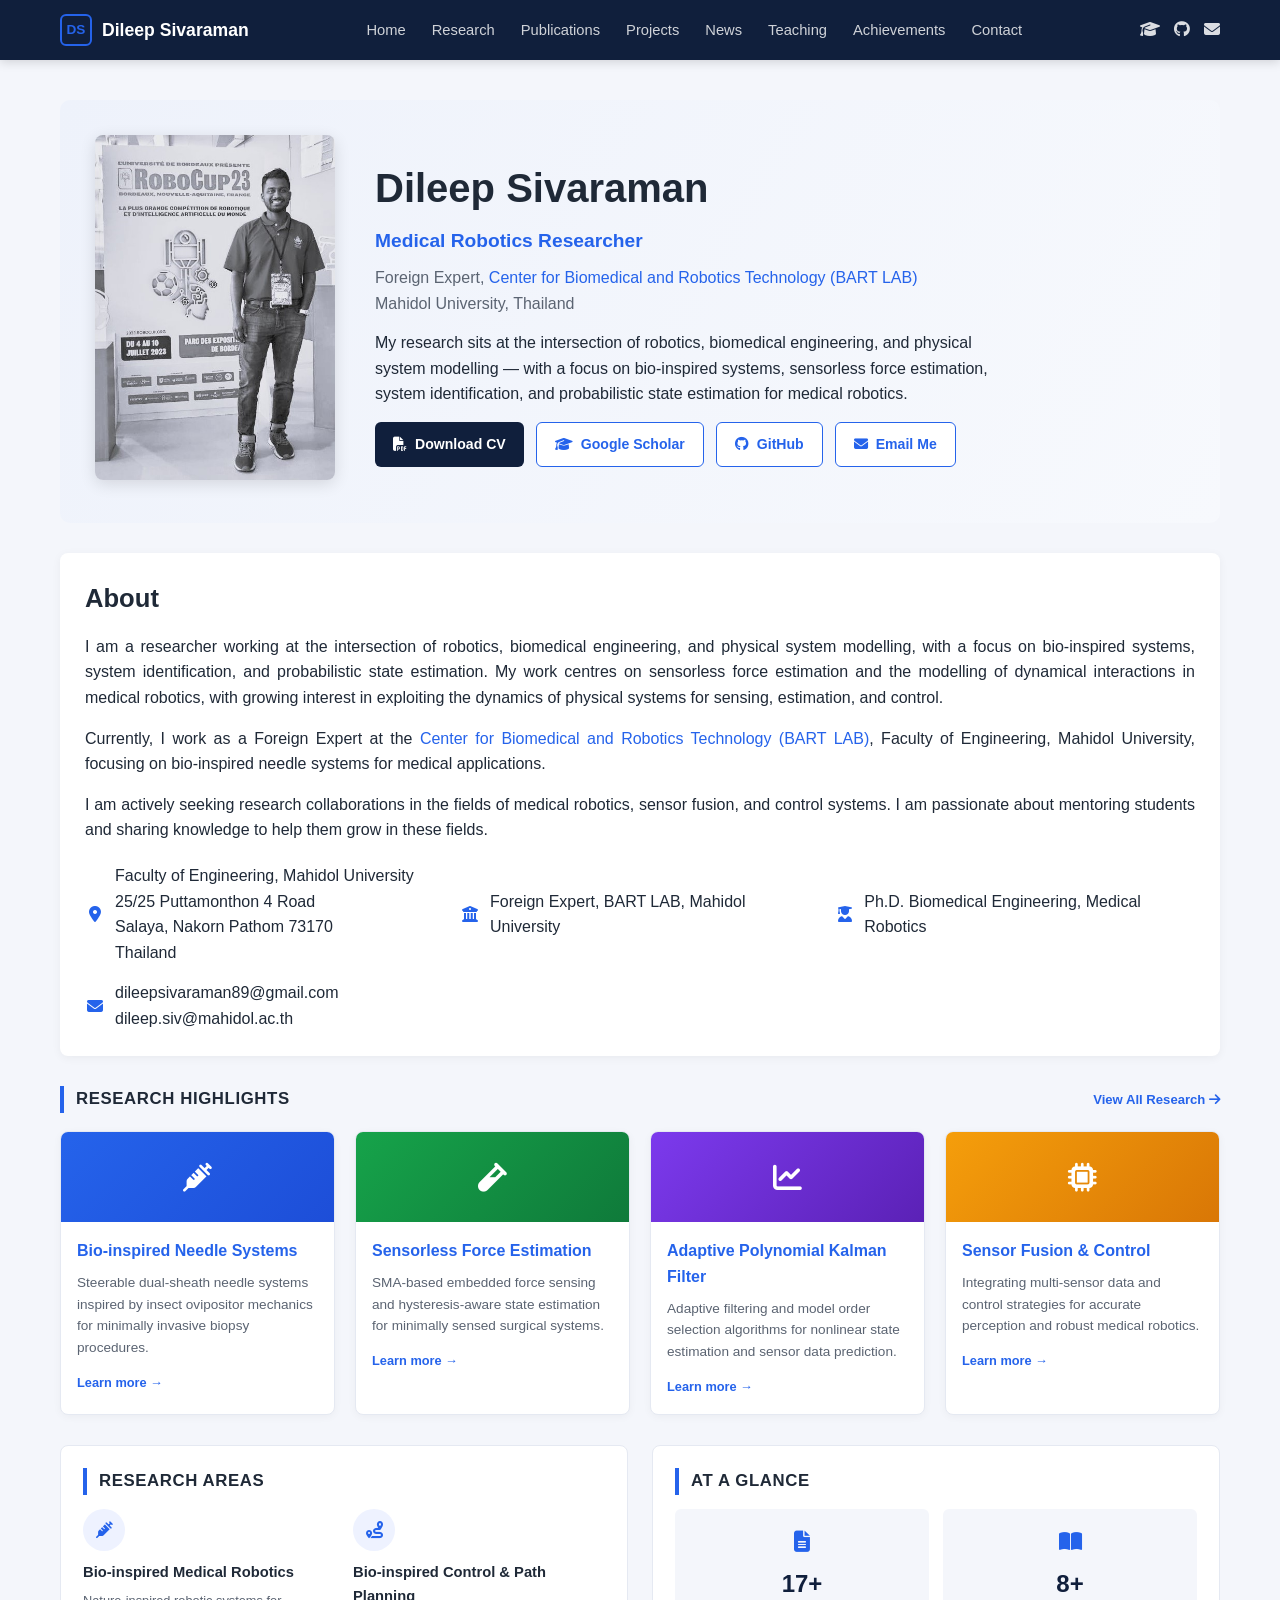
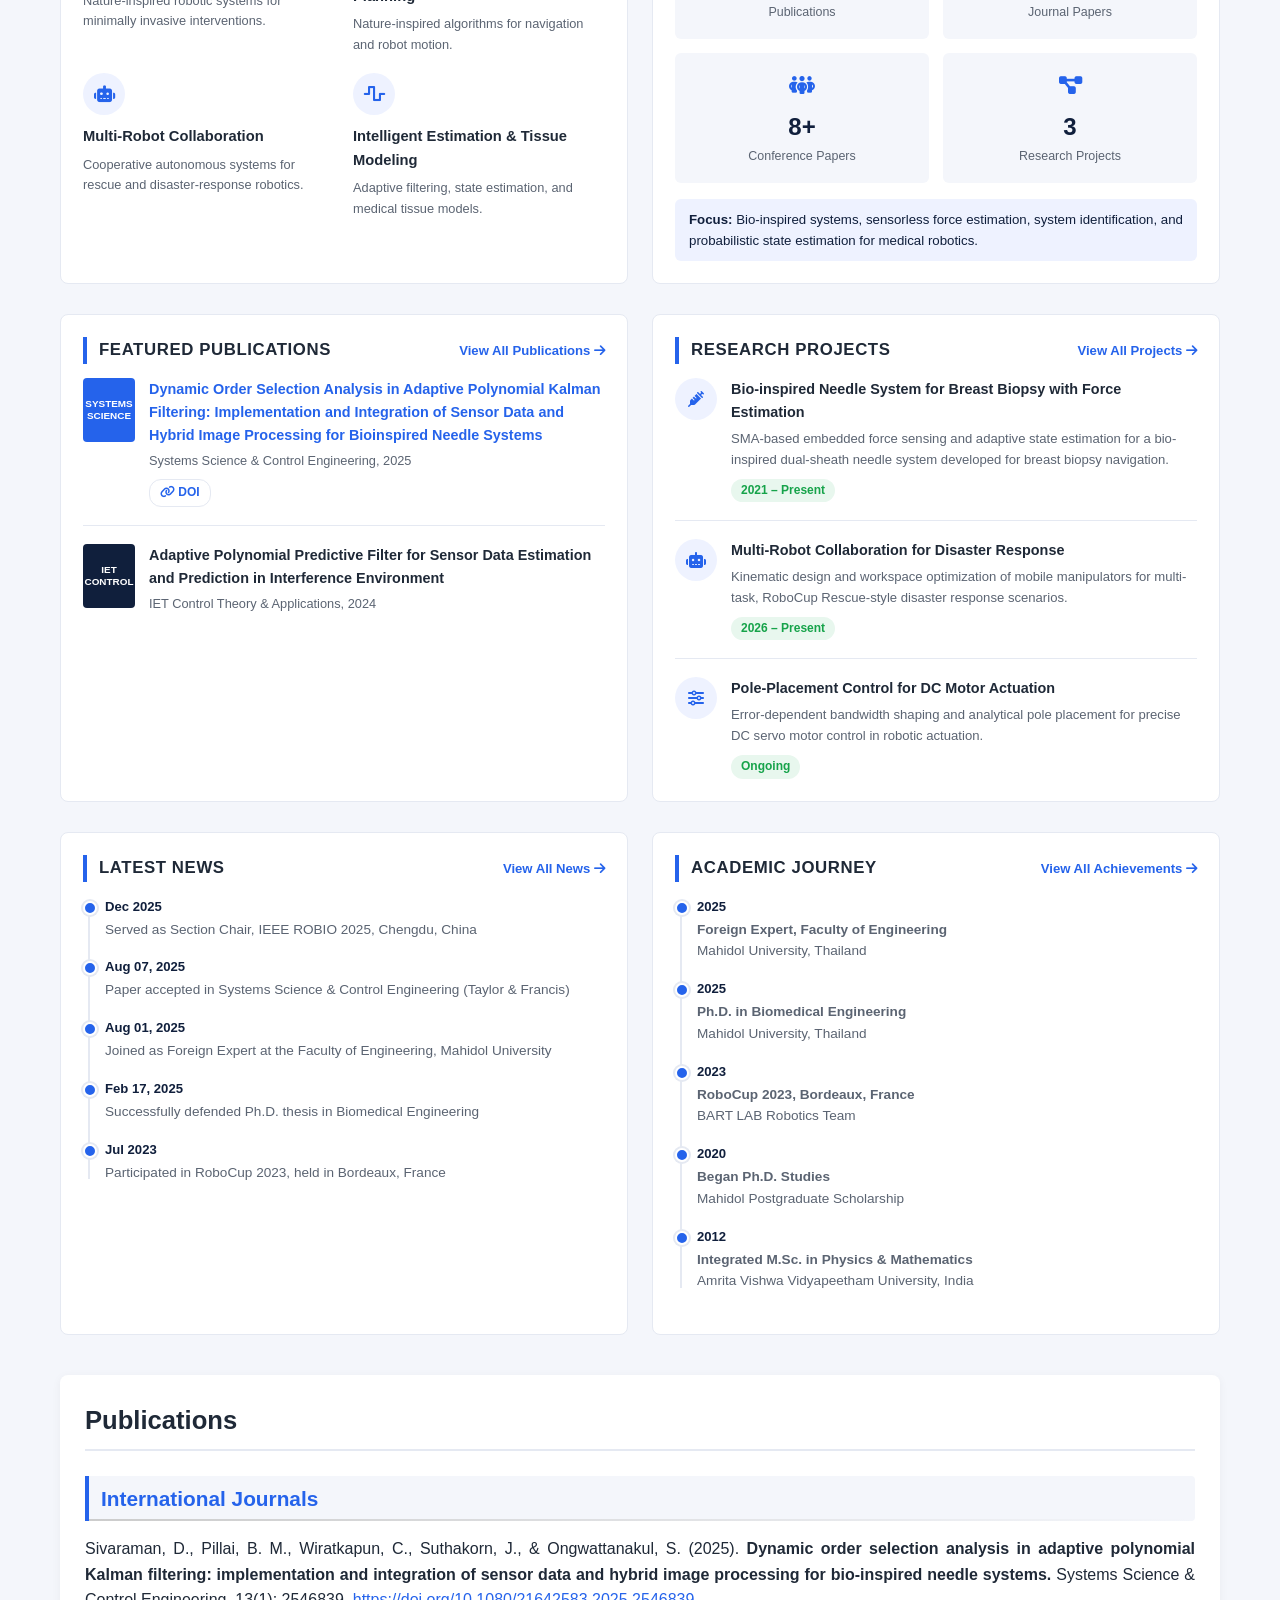
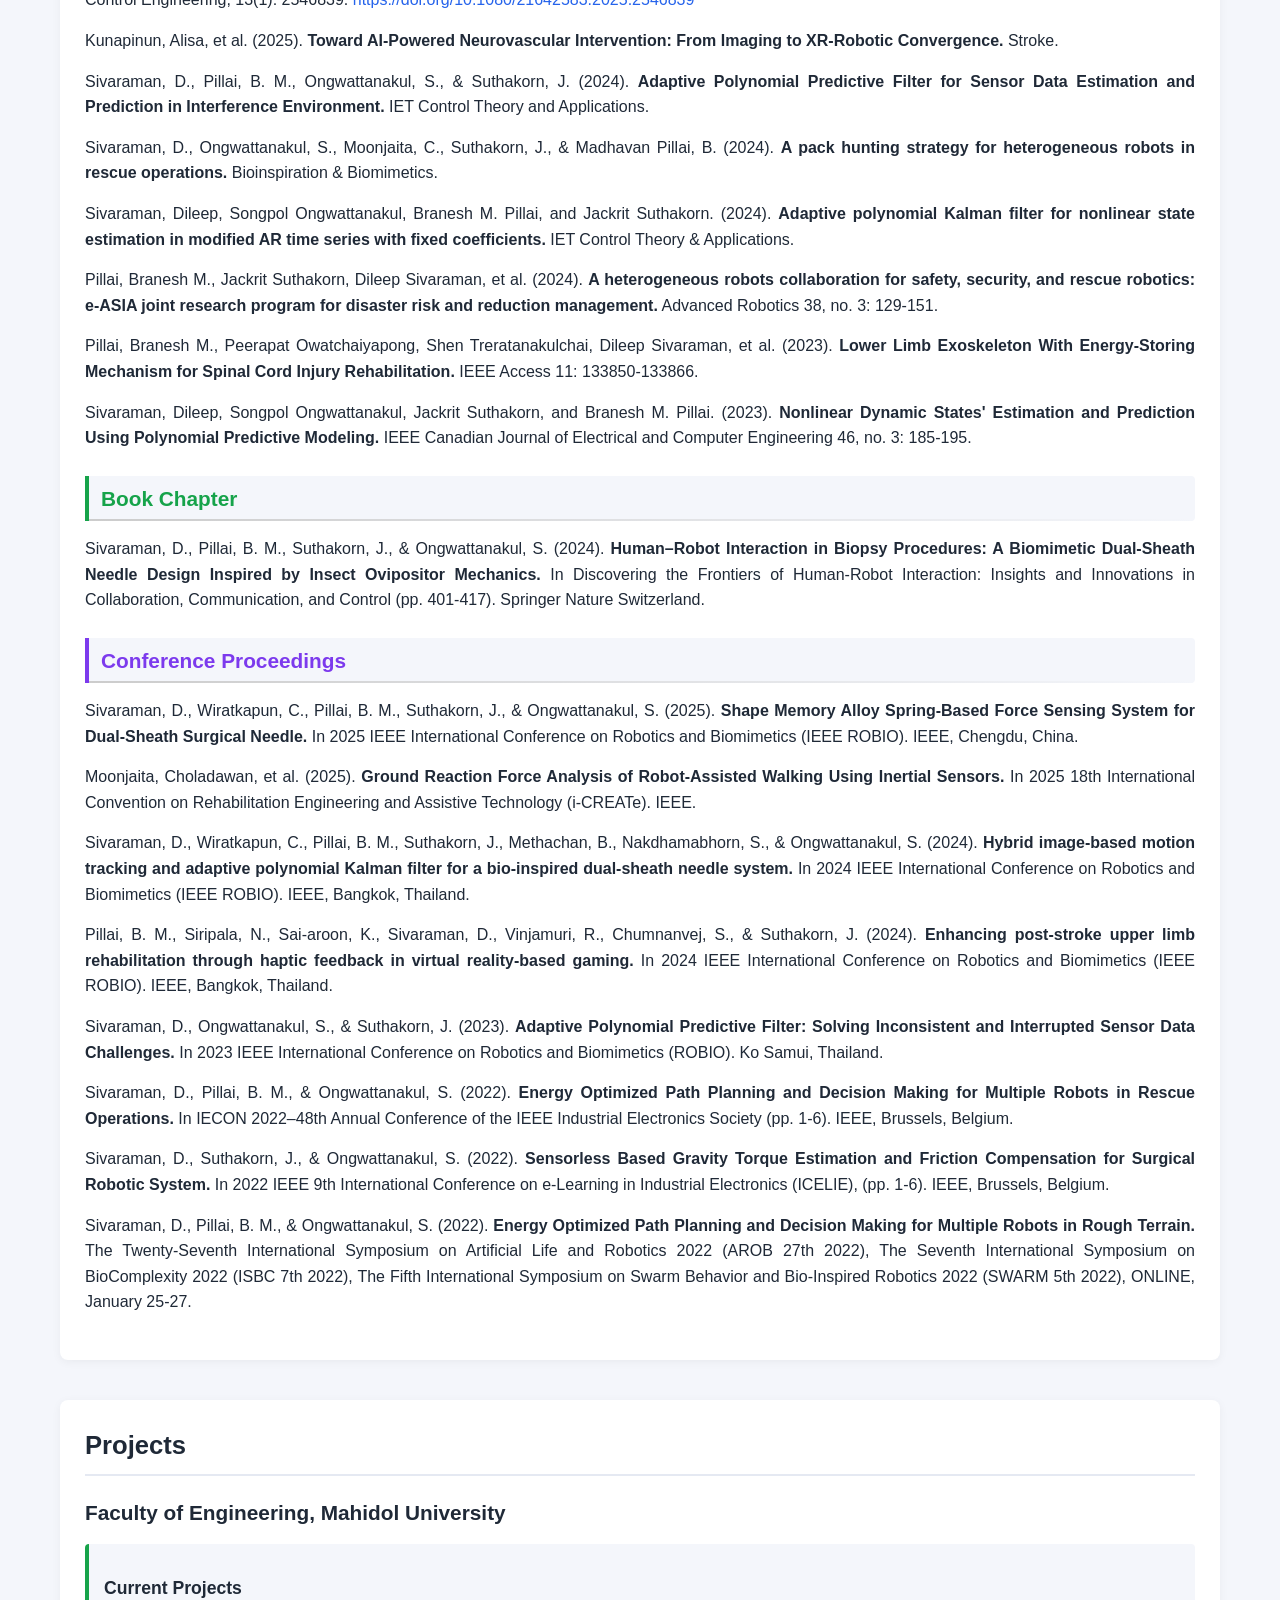
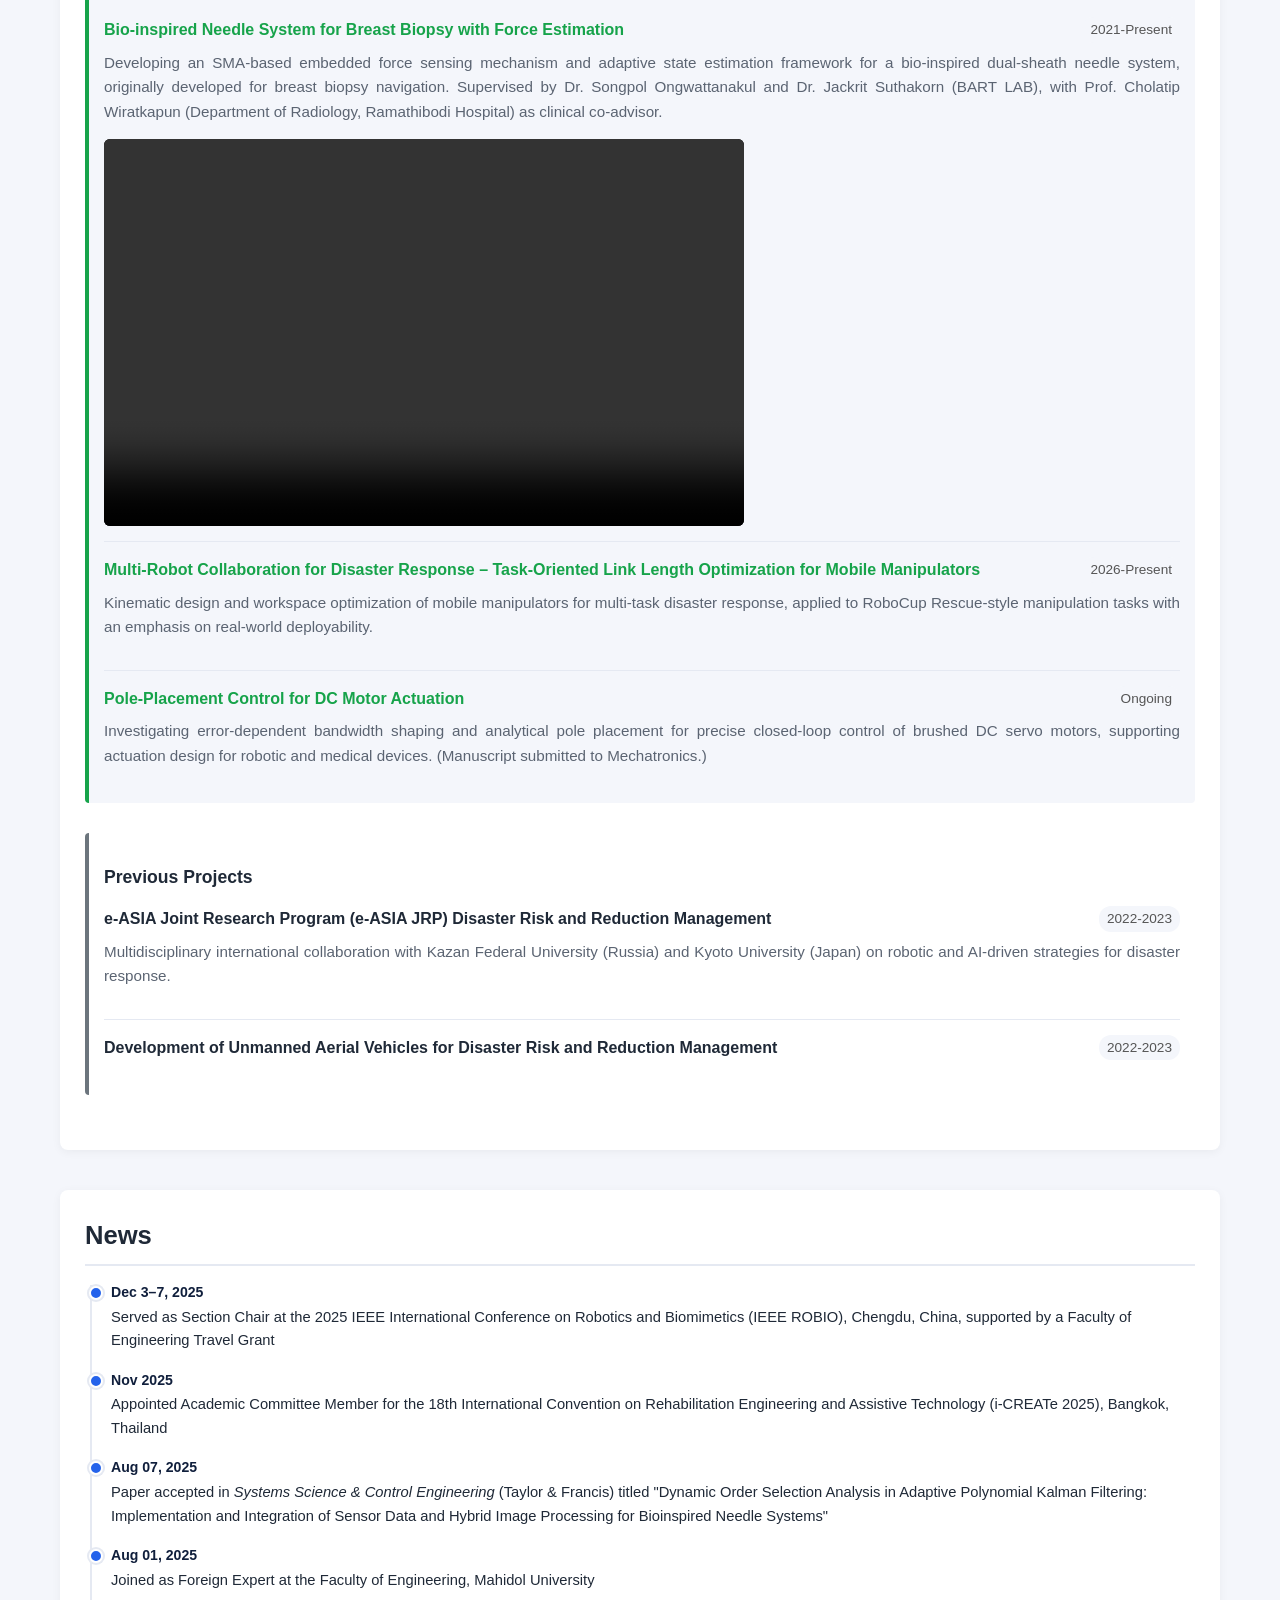
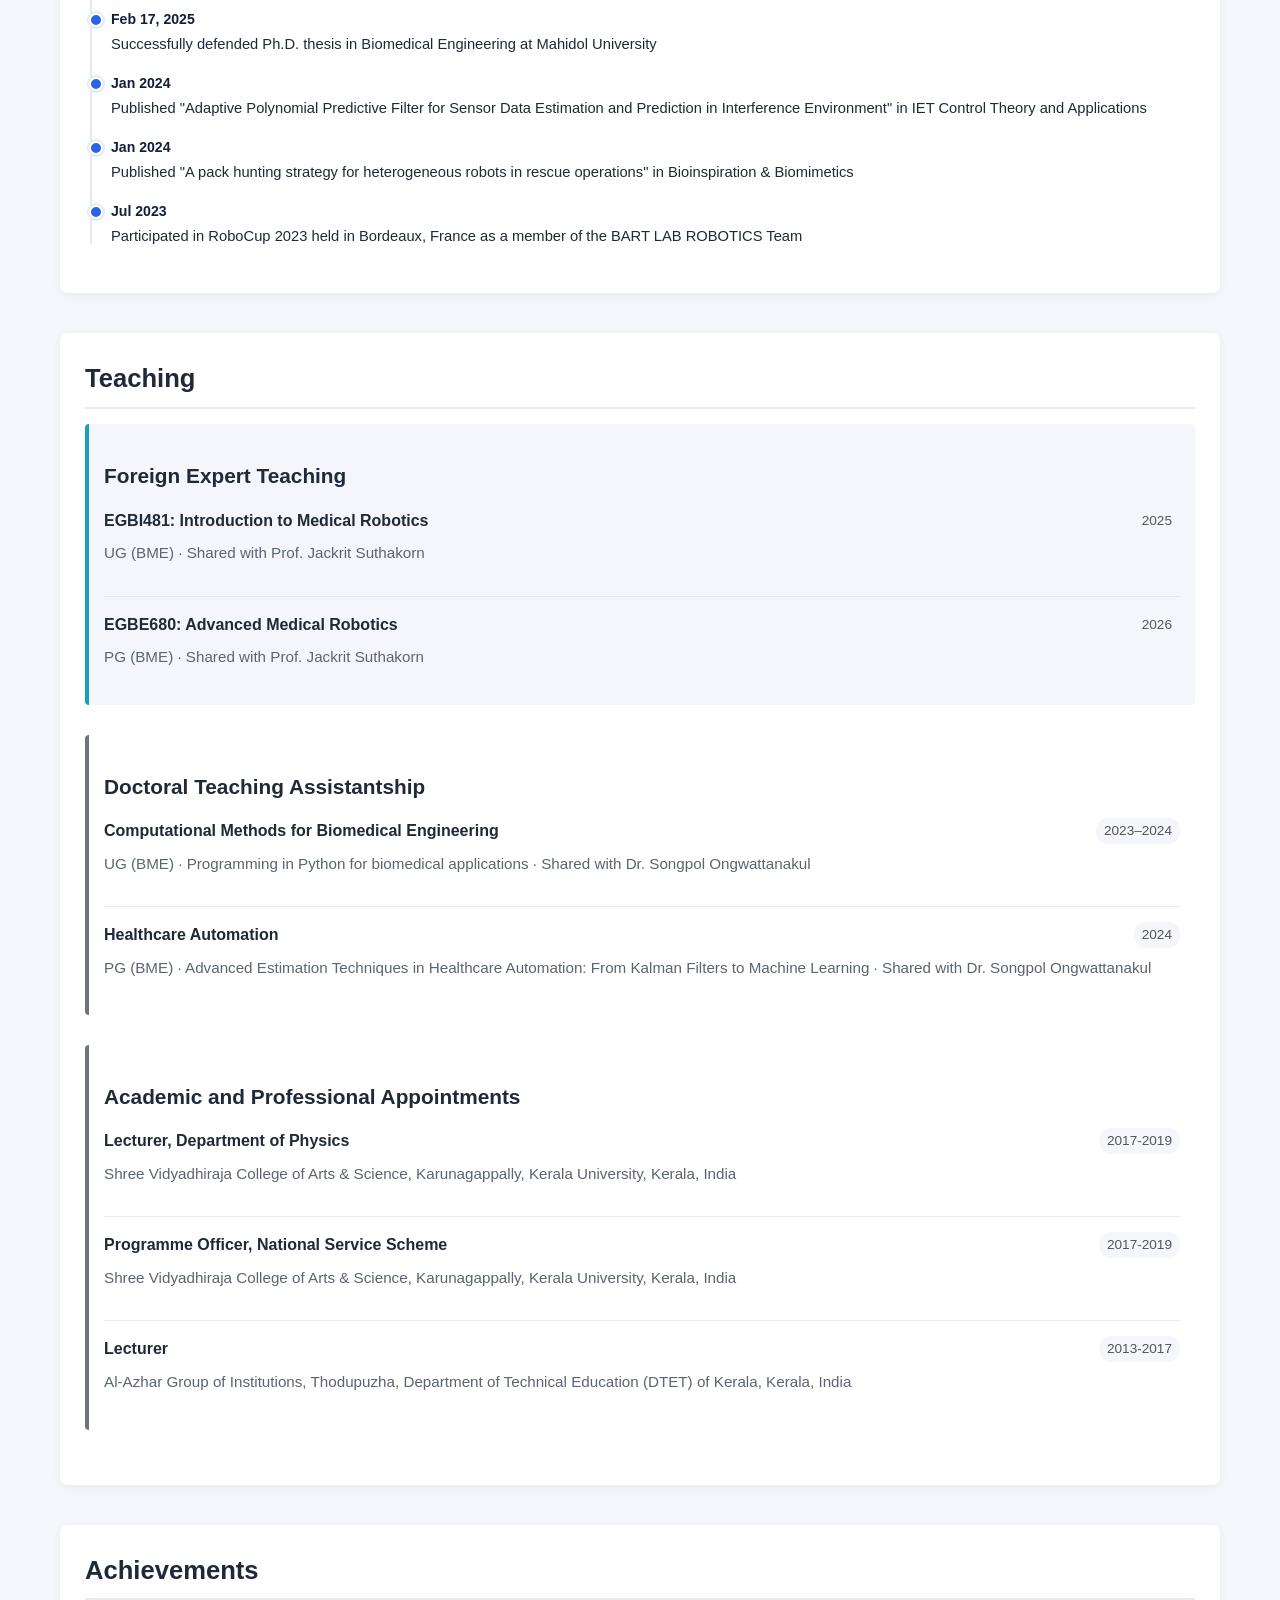
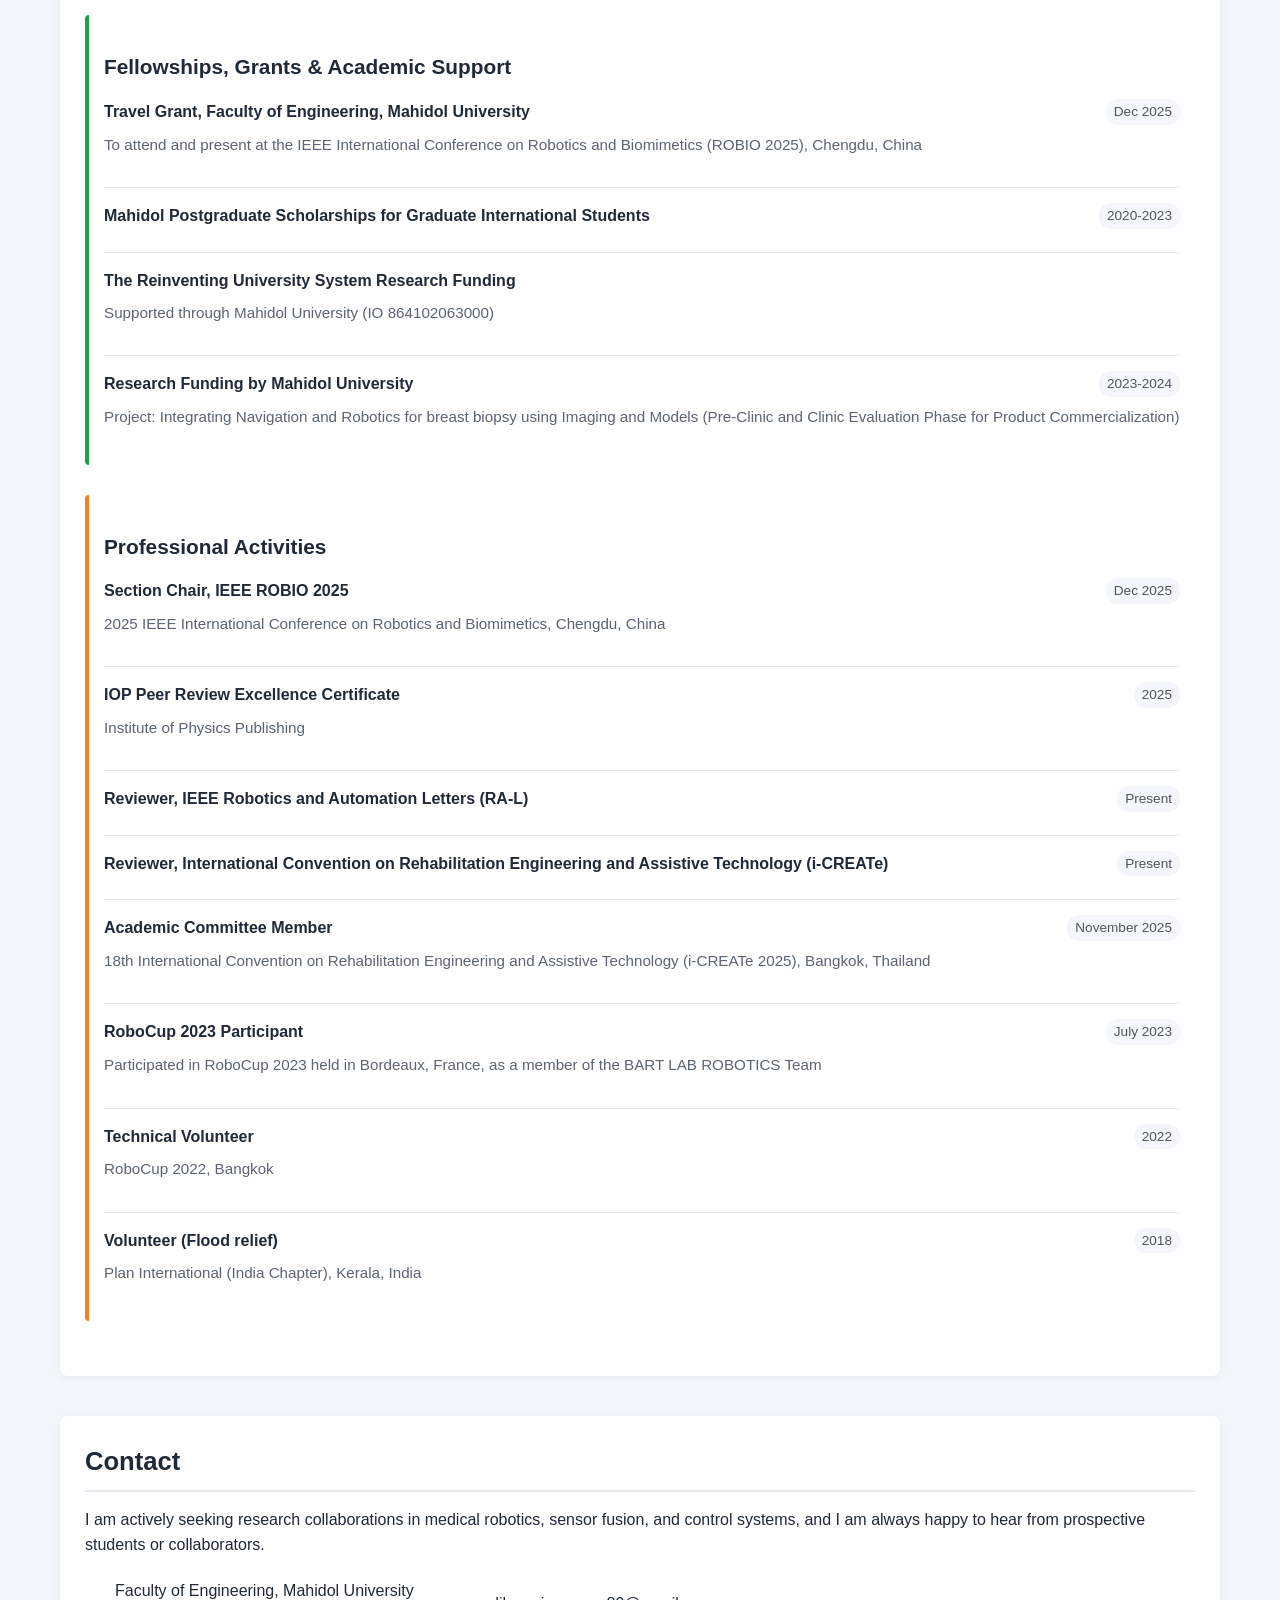
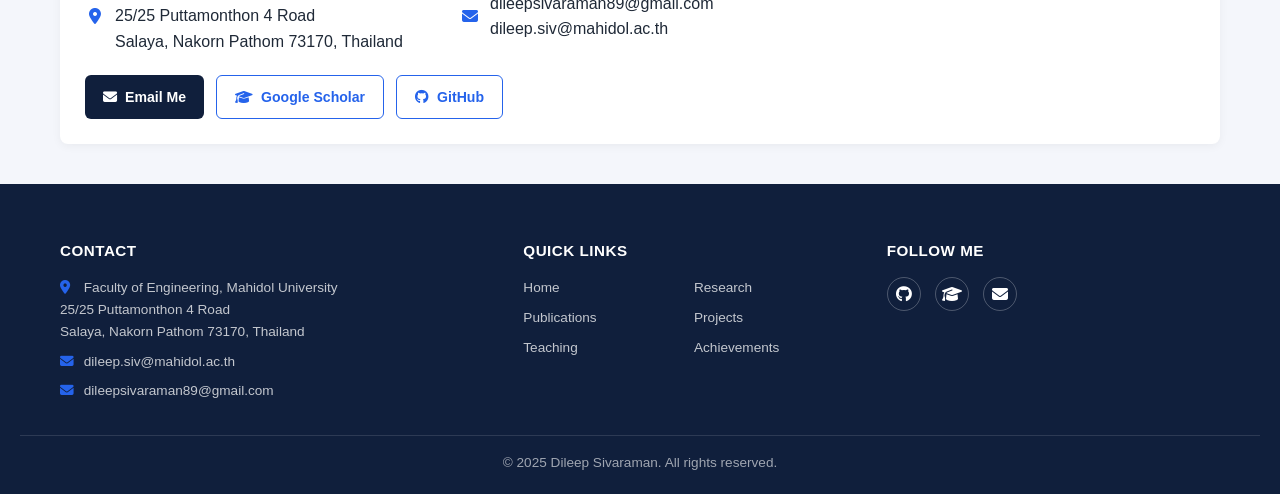
==== index.html @ b8d12c29 "Update index.html" ====
<!DOCTYPE html>
<html lang="en">
<head>
    <meta charset="UTF-8">
    <meta name="viewport" content="width=device-width, initial-scale=1.0">
    <title>Dileep Sivaraman</title>
    <link rel="stylesheet" href="styles.css">
    <link rel="stylesheet" href="https://cdnjs.cloudflare.com/ajax/libs/font-awesome/6.4.0/css/all.min.css">
</head>
<body>
    <header class="site-header">
        <div class="header-inner">
            <a href="#home" class="brand"><span class="brand-badge">DS</span> Dileep Sivaraman</a>
            <nav>
                <ul>
                    <li><a href="#home">Home</a></li>
                    <li><a href="#research">Research</a></li>
                    <li><a href="#publications">Publications</a></li>
                    <li><a href="#projects">Projects</a></li>
                    <li><a href="#news">News</a></li>
                    <li><a href="#teaching">Teaching</a></li>
                    <li><a href="#achievements">Achievements</a></li>
                    <li><a href="#contact">Contact</a></li>
                </ul>
            </nav>
            <div class="header-social">
                <a href="https://scholar.google.com/citations?user=R_I4Ut0AAAAJ&hl=en&oi=ao" target="_blank" title="Google Scholar"><i class="fas fa-graduation-cap"></i></a>
                <a href="https://github.com/dileepsivaraman007" target="_blank" title="GitHub"><i class="fab fa-github"></i></a>
                <a href="mailto:dileepsivaraman89@gmail.com" title="Email"><i class="fas fa-envelope"></i></a>
            </div>
        </div>
    </header>
    <div class="container">
        <section id="home" class="hero">
            <div class="hero-grid">
                <div class="hero-photo">
                    <img src="profile-image.jpeg" alt="Dileep Sivaraman">
                </div>
                <div class="hero-content">
                    <h1>Dileep Sivaraman</h1>
                    <p class="hero-role">Medical Robotics Researcher</p>
                    <p class="hero-affil">
                        Foreign Expert, <a href="https://bartlab.org/newweb/homepage/" target="_blank">Center for Biomedical and Robotics Technology (BART LAB)</a><br>
                        Mahidol University, Thailand
                    </p>
                    <p class="hero-desc">My research sits at the intersection of robotics, biomedical engineering, and physical system modelling &mdash; with a focus on bio-inspired systems, sensorless force estimation, system identification, and probabilistic state estimation for medical robotics.</p>
                    <div class="hero-buttons">
                        <a href="Dileep_Sivaraman_CV_updated.pdf" target="_blank" class="btn btn-dark"><i class="fas fa-file-pdf"></i> Download CV</a>
                        <a href="https://scholar.google.com/citations?user=R_I4Ut0AAAAJ&hl=en&oi=ao" target="_blank" class="btn btn-outline"><i class="fas fa-graduation-cap"></i> Google Scholar</a>
                        <a href="https://github.com/dileepsivaraman007" target="_blank" class="btn btn-outline"><i class="fab fa-github"></i> GitHub</a>
                        <a href="mailto:dileepsivaraman89@gmail.com" class="btn btn-outline"><i class="fas fa-envelope"></i> Email Me</a>
                    </div>
                </div>
            </div>
            <div class="about-section">
                <h2>About</h2>
                <p>I am a researcher working at the intersection of robotics, biomedical engineering, and physical system modelling, with a focus on bio-inspired systems, system identification, and probabilistic state estimation. My work centres on sensorless force estimation and the modelling of dynamical interactions in medical robotics, with growing interest in exploiting the dynamics of physical systems for sensing, estimation, and control.</p>
                <p>Currently, I work as a Foreign Expert at the <a href="https://bartlab.org/newweb/homepage/" target="_blank">Center for Biomedical and Robotics Technology (BART LAB)</a>, Faculty of Engineering, Mahidol University, focusing on bio-inspired needle systems for medical applications.</p>
                <p>I am actively seeking research collaborations in the fields of medical robotics, sensor fusion, and control systems. I am passionate about mentoring students and sharing knowledge to help them grow in these fields.</p>
                <div class="info-items">
                    <div class="info-item">
                        <i class="fas fa-map-marker-alt"></i>
                        <span>Faculty of Engineering, Mahidol University<br>
                        25/25 Puttamonthon 4 Road<br>
                        Salaya, Nakorn Pathom 73170<br>
                        Thailand</span>
                    </div>
                    <div class="info-item">
                        <i class="fas fa-university"></i>
                        <span>Foreign Expert, BART LAB, Mahidol University</span>
                    </div>
                    <div class="info-item">
                        <i class="fas fa-user-graduate"></i>
                        <span>Ph.D. Biomedical Engineering, Medical Robotics</span>
                    </div>
                    <div class="info-item">
                        <i class="fas fa-envelope"></i>
                        <span>
                            dileepsivaraman89@gmail.com <br>
                            dileep.siv@mahidol.ac.th
                        </span>
                    </div>
                </div>
            </div>
        </section>
        <section id="research" class="dashboard-block">
            <div class="section-label">
                <h2>Research Highlights</h2>
                <a href="https://scholar.google.com/citations?user=R_I4Ut0AAAAJ&hl=en&oi=ao" target="_blank">View All Research <i class="fas fa-arrow-right"></i></a>
            </div>
            <div class="highlight-grid">
                <div class="highlight-card">
                    <div class="highlight-banner banner-blue"><i class="fas fa-syringe"></i></div>
                    <div class="highlight-body">
                        <h3><a href="#projects">Bio-inspired Needle Systems</a></h3>
                        <p>Steerable dual-sheath needle systems inspired by insect ovipositor mechanics for minimally invasive biopsy procedures.</p>
                        <a href="#projects" class="learn-more">Learn more &rarr;</a>
                    </div>
                </div>
                <div class="highlight-card">
                    <div class="highlight-banner banner-green"><i class="fas fa-vial"></i></div>
                    <div class="highlight-body">
                        <h3><a href="#projects">Sensorless Force Estimation</a></h3>
                        <p>SMA-based embedded force sensing and hysteresis-aware state estimation for minimally sensed surgical systems.</p>
                        <a href="#projects" class="learn-more">Learn more &rarr;</a>
                    </div>
                </div>
                <div class="highlight-card">
                    <div class="highlight-banner banner-purple"><i class="fas fa-chart-line"></i></div>
                    <div class="highlight-body">
                        <h3><a href="#publications">Adaptive Polynomial Kalman Filter</a></h3>
                        <p>Adaptive filtering and model order selection algorithms for nonlinear state estimation and sensor data prediction.</p>
                        <a href="#publications" class="learn-more">Learn more &rarr;</a>
                    </div>
                </div>
                <div class="highlight-card">
                    <div class="highlight-banner banner-orange"><i class="fas fa-microchip"></i></div>
                    <div class="highlight-body">
                        <h3><a href="#projects">Sensor Fusion &amp; Control</a></h3>
                        <p>Integrating multi-sensor data and control strategies for accurate perception and robust medical robotics.</p>
                        <a href="#projects" class="learn-more">Learn more &rarr;</a>
                    </div>
                </div>
            </div>
            <div class="two-col">
                <div class="panel">
                    <div class="section-label section-label-tight">
                        <h2>Research Areas</h2>
                    </div>
                    <div class="mini-areas-grid">
                        <div class="mini-area-item">
                            <div class="mini-area-icon"><i class="fas fa-syringe"></i></div>
                            <h4>Bio-inspired Medical Robotics</h4>
                            <p>Nature-inspired robotic systems for minimally invasive interventions.</p>
                        </div>
                        <div class="mini-area-item">
                            <div class="mini-area-icon"><i class="fas fa-route"></i></div>
                            <h4>Bio-inspired Control &amp; Path Planning</h4>
                            <p>Nature-inspired algorithms for navigation and robot motion.</p>
                        </div>
                        <div class="mini-area-item">
                            <div class="mini-area-icon"><i class="fas fa-robot"></i></div>
                            <h4>Multi-Robot Collaboration</h4>
                            <p>Cooperative autonomous systems for rescue and disaster-response robotics.</p>
                        </div>
                        <div class="mini-area-item">
                            <div class="mini-area-icon"><i class="fas fa-wave-square"></i></div>
                            <h4>Intelligent Estimation &amp; Tissue Modeling</h4>
                            <p>Adaptive filtering, state estimation, and medical tissue models.</p>
                        </div>
                    </div>
                </div>
                <div class="panel">
                    <div class="section-label section-label-tight">
                        <h2>At a Glance</h2>
                    </div>
                    <div class="stats-grid">
                        <div class="stat-item">
                            <div class="stat-icon"><i class="fas fa-file-alt"></i></div>
                            <div class="stat-number">17+</div>
                            <div class="stat-label">Publications</div>
                        </div>
                        <div class="stat-item">
                            <div class="stat-icon"><i class="fas fa-book-open"></i></div>
                            <div class="stat-number">8+</div>
                            <div class="stat-label">Journal Papers</div>
                        </div>
                        <div class="stat-item">
                            <div class="stat-icon"><i class="fas fa-people-group"></i></div>
                            <div class="stat-number">8+</div>
                            <div class="stat-label">Conference Papers</div>
                        </div>
                        <div class="stat-item">
                            <div class="stat-icon"><i class="fas fa-diagram-project"></i></div>
                            <div class="stat-number">3</div>
                            <div class="stat-label">Research Projects</div>
                        </div>
                    </div>
                    <div class="focus-line"><strong>Focus:</strong> Bio-inspired systems, sensorless force estimation, system identification, and probabilistic state estimation for medical robotics.</div>
                </div>
            </div>
            <div class="two-col">
                <div class="panel">
                    <div class="section-label section-label-tight">
                        <h2>Featured Publications</h2>
                        <a href="#publications">View All Publications <i class="fas fa-arrow-right"></i></a>
                    </div>
                    <div class="pub-feature-item">
                        <div class="pub-feature-icon icon-blue">SYSTEMS<br>SCIENCE</div>
                        <div class="pub-feature-content">
                            <h4><a href="https://doi.org/10.1080/21642583.2025.2546839" target="_blank">Dynamic Order Selection Analysis in Adaptive Polynomial Kalman Filtering: Implementation and Integration of Sensor Data and Hybrid Image Processing for Bioinspired Needle Systems</a></h4>
                            <p class="venue">Systems Science &amp; Control Engineering, 2025</p>
                            <div class="pub-feature-actions">
                                <a href="https://doi.org/10.1080/21642583.2025.2546839" target="_blank" class="pill-link"><i class="fas fa-link"></i> DOI</a>
                            </div>
                        </div>
                    </div>
                    <div class="pub-feature-item">
                        <div class="pub-feature-icon icon-navy">IET<br>CONTROL</div>
                        <div class="pub-feature-content">
                            <h4>Adaptive Polynomial Predictive Filter for Sensor Data Estimation and Prediction in Interference Environment</h4>
                            <p class="venue">IET Control Theory &amp; Applications, 2024</p>
                        </div>
                    </div>
                </div>
                <div class="panel">
                    <div class="section-label section-label-tight">
                        <h2>Research Projects</h2>
                        <a href="#projects">View All Projects <i class="fas fa-arrow-right"></i></a>
                    </div>
                    <div class="project-mini-item">
                        <div class="project-mini-icon"><i class="fas fa-syringe"></i></div>
                        <div class="project-mini-content">
                            <h4>Bio-inspired Needle System for Breast Biopsy with Force Estimation</h4>
                            <p>SMA-based embedded force sensing and adaptive state estimation for a bio-inspired dual-sheath needle system developed for breast biopsy navigation.</p>
                            <span class="project-mini-period current">2021 &ndash; Present</span>
                        </div>
                    </div>
                    <div class="project-mini-item">
                        <div class="project-mini-icon"><i class="fas fa-robot"></i></div>
                        <div class="project-mini-content">
                            <h4>Multi-Robot Collaboration for Disaster Response</h4>
                            <p>Kinematic design and workspace optimization of mobile manipulators for multi-task, RoboCup Rescue-style disaster response scenarios.</p>
                            <span class="project-mini-period current">2026 &ndash; Present</span>
                        </div>
                    </div>
                    <div class="project-mini-item">
                        <div class="project-mini-icon"><i class="fas fa-sliders-h"></i></div>
                        <div class="project-mini-content">
                            <h4>Pole-Placement Control for DC Motor Actuation</h4>
                            <p>Error-dependent bandwidth shaping and analytical pole placement for precise DC servo motor control in robotic actuation.</p>
                            <span class="project-mini-period current">Ongoing</span>
                        </div>
                    </div>
                </div>
            </div>
            <div class="two-col">
                <div class="panel">
                    <div class="section-label section-label-tight">
                        <h2>Latest News</h2>
                        <a href="#news">View All News <i class="fas fa-arrow-right"></i></a>
                    </div>
                    <ul class="timeline">
                        <li class="timeline-item">
                            <span class="timeline-date">Dec 2025</span>
                            <p>Served as Section Chair, IEEE ROBIO 2025, Chengdu, China</p>
                        </li>
                        <li class="timeline-item">
                            <span class="timeline-date">Aug 07, 2025</span>
                            <p>Paper accepted in Systems Science &amp; Control Engineering (Taylor &amp; Francis)</p>
                        </li>
                        <li class="timeline-item">
                            <span class="timeline-date">Aug 01, 2025</span>
                            <p>Joined as Foreign Expert at the Faculty of Engineering, Mahidol University</p>
                        </li>
                        <li class="timeline-item">
                            <span class="timeline-date">Feb 17, 2025</span>
                            <p>Successfully defended Ph.D. thesis in Biomedical Engineering</p>
                        </li>
                        <li class="timeline-item">
                            <span class="timeline-date">Jul 2023</span>
                            <p>Participated in RoboCup 2023, held in Bordeaux, France</p>
                        </li>
                    </ul>
                </div>
                <div class="panel">
                    <div class="section-label section-label-tight">
                        <h2>Academic Journey</h2>
                        <a href="#achievements">View All Achievements <i class="fas fa-arrow-right"></i></a>
                    </div>
                    <ul class="timeline">
                        <li class="timeline-item">
                            <span class="timeline-date">2025</span>
                            <p><strong>Foreign Expert, Faculty of Engineering</strong><br>Mahidol University, Thailand</p>
                        </li>
                        <li class="timeline-item">
                            <span class="timeline-date">2025</span>
                            <p><strong>Ph.D. in Biomedical Engineering</strong><br>Mahidol University, Thailand</p>
                        </li>
                        <li class="timeline-item">
                            <span class="timeline-date">2023</span>
                            <p><strong>RoboCup 2023, Bordeaux, France</strong><br>BART LAB Robotics Team</p>
                        </li>
                        <li class="timeline-item">
                            <span class="timeline-date">2020</span>
                            <p><strong>Began Ph.D. Studies</strong><br>Mahidol Postgraduate Scholarship</p>
                        </li>
                        <li class="timeline-item">
                            <span class="timeline-date">2012</span>
                            <p><strong>Integrated M.Sc. in Physics &amp; Mathematics</strong><br>Amrita Vishwa Vidyapeetham University, India</p>
                        </li>
                    </ul>
                </div>
            </div>
        </section>
        <section id="publications" class="section-content">
            <h2>Publications</h2>
              <h3 class="publication-category journal-category">International Journals</h3>
              <ul class="publication-list">
                <li>
                  <p>Sivaraman, D., Pillai, B. M., Wiratkapun, C., Suthakorn, J., & Ongwattanakul, S. (2025). <strong>Dynamic order selection analysis in adaptive polynomial Kalman filtering: implementation and integration of sensor data and hybrid image processing for bio-inspired needle systems.</strong> Systems Science & Control Engineering, 13(1): 2546839. <a href="https://doi.org/10.1080/21642583.2025.2546839" target="_blank">https://doi.org/10.1080/21642583.2025.2546839</a></p>
                </li>
                <li>
                    <p>Kunapinun, Alisa, et al. (2025). <strong>Toward AI-Powered Neurovascular Intervention: From Imaging to XR-Robotic Convergence.</strong> Stroke.</p>
                </li>
                <li>
                    <p>Sivaraman, D., Pillai, B. M., Ongwattanakul, S., & Suthakorn, J. (2024). <strong>Adaptive Polynomial Predictive Filter for Sensor Data Estimation and Prediction in Interference Environment.</strong> IET Control Theory and Applications.</p>
                </li>
                <li>
                    <p>Sivaraman, D., Ongwattanakul, S., Moonjaita, C., Suthakorn, J., & Madhavan Pillai, B. (2024). <strong>A pack hunting strategy for heterogeneous robots in rescue operations.</strong> Bioinspiration & Biomimetics.</p>
                </li>
                <li>
                    <p>Sivaraman, Dileep, Songpol Ongwattanakul, Branesh M. Pillai, and Jackrit Suthakorn. (2024). <strong>Adaptive polynomial Kalman filter for nonlinear state estimation in modified AR time series with fixed coefficients.</strong> IET Control Theory & Applications.</p>
                </li>
                <li>
                    <p>Pillai, Branesh M., Jackrit Suthakorn, Dileep Sivaraman, et al. (2024). <strong>A heterogeneous robots collaboration for safety, security, and rescue robotics: e-ASIA joint research program for disaster risk and reduction management.</strong> Advanced Robotics 38, no. 3: 129-151.</p>
                </li>
                <li>
                    <p>Pillai, Branesh M., Peerapat Owatchaiyapong, Shen Treratanakulchai, Dileep Sivaraman, et al. (2023). <strong>Lower Limb Exoskeleton With Energy-Storing Mechanism for Spinal Cord Injury Rehabilitation.</strong> IEEE Access 11: 133850-133866.</p>
                </li>
                <li>
                    <p>Sivaraman, Dileep, Songpol Ongwattanakul, Jackrit Suthakorn, and Branesh M. Pillai. (2023). <strong>Nonlinear Dynamic States' Estimation and Prediction Using Polynomial Predictive Modeling.</strong> IEEE Canadian Journal of Electrical and Computer Engineering 46, no. 3: 185-195.</p>
                </li>
            </ul>
              <h3 class="publication-category book-category">Book Chapter</h3>
              <ul class="publication-list">
                <li>
                    <p>Sivaraman, D., Pillai, B. M., Suthakorn, J., & Ongwattanakul, S. (2024). <strong>Human–Robot Interaction in Biopsy Procedures: A Biomimetic Dual-Sheath Needle Design Inspired by Insect Ovipositor Mechanics.</strong> In Discovering the Frontiers of Human-Robot Interaction: Insights and Innovations in Collaboration, Communication, and Control (pp. 401-417). Springer Nature Switzerland.</p>
                </li>
            </ul>
              <h3 class="publication-category conference-category">Conference Proceedings</h3>
              <ul class="publication-list">
              <li>
                <p>Sivaraman, D., Wiratkapun, C., Pillai, B. M., Suthakorn, J., & Ongwattanakul, S. (2025). <strong>Shape Memory Alloy Spring-Based Force Sensing System for Dual-Sheath Surgical Needle.</strong> In 2025 IEEE International Conference on Robotics and Biomimetics (IEEE ROBIO). IEEE, Chengdu, China.</p>
              </li>
              <li>
                <p>Moonjaita, Choladawan, et al. (2025). <strong>Ground Reaction Force Analysis of Robot-Assisted Walking Using Inertial Sensors.</strong> In 2025 18th International Convention on Rehabilitation Engineering and Assistive Technology (i-CREATe). IEEE.</p>
              </li>
              <li>
                <p>Sivaraman, D., Wiratkapun, C., Pillai, B. M., Suthakorn, J., Methachan, B., Nakdhamabhorn, S., & Ongwattanakul, S. (2024). <strong>Hybrid image-based motion tracking and adaptive polynomial Kalman filter for a bio-inspired dual-sheath needle system.</strong> In 2024 IEEE International Conference on Robotics and Biomimetics (IEEE ROBIO). IEEE, Bangkok, Thailand.</p>
              </li>
              <li>
                <p>Pillai, B. M., Siripala, N., Sai-aroon, K., Sivaraman, D., Vinjamuri, R., Chumnanvej, S., & Suthakorn, J. (2024). <strong>Enhancing post-stroke upper limb rehabilitation through haptic feedback in virtual reality-based gaming.</strong> In 2024 IEEE International Conference on Robotics and Biomimetics (IEEE ROBIO). IEEE, Bangkok, Thailand.</p>
              </li>
              <li>
                <p>Sivaraman, D., Ongwattanakul, S., & Suthakorn, J. (2023). <strong>Adaptive Polynomial Predictive Filter: Solving Inconsistent and Interrupted Sensor Data Challenges.</strong> In 2023 IEEE International Conference on Robotics and Biomimetics (ROBIO). Ko Samui, Thailand.</p>
              </li>
              <li>
                <p>Sivaraman, D., Pillai, B. M., & Ongwattanakul, S. (2022). <strong>Energy Optimized Path Planning and Decision Making for Multiple Robots in Rescue Operations.</strong> In IECON 2022–48th Annual Conference of the IEEE Industrial Electronics Society (pp. 1-6). IEEE, Brussels, Belgium.</p>
              </li>
              <li>
                <p>Sivaraman, D., Suthakorn, J., & Ongwattanakul, S. (2022). <strong>Sensorless Based Gravity Torque Estimation and Friction Compensation for Surgical Robotic System.</strong> In 2022 IEEE 9th International Conference on e-Learning in Industrial Electronics (ICELIE), (pp. 1-6). IEEE, Brussels, Belgium.</p>
              </li>
              <li>
                <p>Sivaraman, D., Pillai, B. M., & Ongwattanakul, S. (2022). <strong>Energy Optimized Path Planning and Decision Making for Multiple Robots in Rough Terrain.</strong> The Twenty-Seventh International Symposium on Artificial Life and Robotics 2022 (AROB 27th 2022), The Seventh International Symposium on BioComplexity 2022 (ISBC 7th 2022), The Fifth International Symposium on Swarm Behavior and Bio-Inspired Robotics 2022 (SWARM 5th 2022), ONLINE, January 25-27.</p>
              </li>
            </ul>
        </section>
        <section id="projects" class="section-content">
          <h2>Projects</h2>
          <h3>Faculty of Engineering, Mahidol University</h3>
          <div class="project-category current-projects">
            <h4>Current Projects</h4>
            <ul class="project-list">
              <li class="project-item current">
                <div class="project-header">
                  <span class="project-title">Bio-inspired Needle System for Breast Biopsy with Force Estimation</span>
                  <span class="project-period">2021-Present</span>
                </div>
                <div class="project-description">
                  <p>Developing an SMA-based embedded force sensing mechanism and adaptive state estimation framework for a bio-inspired dual-sheath needle system, originally developed for breast biopsy navigation. Supervised by Dr. Songpol Ongwattanakul and Dr. Jackrit Suthakorn (BART LAB), with Prof. Cholatip Wiratkapun (Department of Radiology, Ramathibodi Hospital) as clinical co-advisor.</p>
                </div>
                <div class="video-wrapper">
                  <video controls muted>
                    <source src="needle-demo.mp4" type="video/mp4">
                    Your browser does not support the video tag.
                  </video>
                </div>
              </li>
              <li class="project-item current">
                <div class="project-header">
                  <span class="project-title">Multi-Robot Collaboration for Disaster Response &ndash; Task-Oriented Link Length Optimization for Mobile Manipulators</span>
                  <span class="project-period">2026-Present</span>
                </div>
                <div class="project-description">
                  <p>Kinematic design and workspace optimization of mobile manipulators for multi-task disaster response, applied to RoboCup Rescue-style manipulation tasks with an emphasis on real-world deployability.</p>
                </div>
              </li>
              <li class="project-item current">
                <div class="project-header">
                  <span class="project-title">Pole-Placement Control for DC Motor Actuation</span>
                  <span class="project-period">Ongoing</span>
                </div>
                <div class="project-description">
                  <p>Investigating error-dependent bandwidth shaping and analytical pole placement for precise closed-loop control of brushed DC servo motors, supporting actuation design for robotic and medical devices. (Manuscript submitted to Mechatronics.)</p>
                </div>
              </li>
            </ul>
          </div>
          <div class="project-category previous-projects">
            <h4>Previous Projects</h4>
            <ul class="project-list">
              <li class="project-item">
                <div class="project-header">
                  <span class="project-title">e-ASIA Joint Research Program (e-ASIA JRP) Disaster Risk and Reduction Management</span>
                  <span class="project-period">2022-2023</span>
                </div>
                <div class="project-description">
                  <p>Multidisciplinary international collaboration with Kazan Federal University (Russia) and Kyoto University (Japan) on robotic and AI-driven strategies for disaster response.</p>
                </div>
              </li>
              <li class="project-item">
                <div class="project-header">
                  <span class="project-title">Development of Unmanned Aerial Vehicles for Disaster Risk and Reduction Management</span>
                  <span class="project-period">2022-2023</span>
                </div>
              </li>
            </ul>
          </div>
        </section>
        <section id="news" class="section-content">
            <h2>News</h2>
            <ul class="timeline timeline-full">
                <li class="timeline-item">
                    <span class="timeline-date">Dec 3&ndash;7, 2025</span>
                    <p>Served as Section Chair at the 2025 IEEE International Conference on Robotics and Biomimetics (IEEE ROBIO), Chengdu, China, supported by a Faculty of Engineering Travel Grant</p>
                </li>
                <li class="timeline-item">
                    <span class="timeline-date">Nov 2025</span>
                    <p>Appointed Academic Committee Member for the 18th International Convention on Rehabilitation Engineering and Assistive Technology (i-CREATe 2025), Bangkok, Thailand</p>
                </li>
                <li class="timeline-item">
                    <span class="timeline-date">Aug 07, 2025</span>
                    <p>Paper accepted in <em>Systems Science &amp; Control Engineering</em> (Taylor &amp; Francis) titled "Dynamic Order Selection Analysis in Adaptive Polynomial Kalman Filtering: Implementation and Integration of Sensor Data and Hybrid Image Processing for Bioinspired Needle Systems"</p>
                </li>
                <li class="timeline-item">
                    <span class="timeline-date">Aug 01, 2025</span>
                    <p>Joined as Foreign Expert at the Faculty of Engineering, Mahidol University</p>
                </li>
                <li class="timeline-item">
                    <span class="timeline-date">Feb 17, 2025</span>
                    <p>Successfully defended Ph.D. thesis in Biomedical Engineering at Mahidol University</p>
                </li>
                <li class="timeline-item">
                    <span class="timeline-date">Jan 2024</span>
                    <p>Published "Adaptive Polynomial Predictive Filter for Sensor Data Estimation and Prediction in Interference Environment" in IET Control Theory and Applications</p>
                </li>
                <li class="timeline-item">
                    <span class="timeline-date">Jan 2024</span>
                    <p>Published "A pack hunting strategy for heterogeneous robots in rescue operations" in Bioinspiration &amp; Biomimetics</p>
                </li>
                <li class="timeline-item">
                    <span class="timeline-date">Jul 2023</span>
                    <p>Participated in RoboCup 2023 held in Bordeaux, France as a member of the BART LAB ROBOTICS Team</p>
                </li>
            </ul>
        </section>
        <section id="teaching" class="section-content">
          <h2>Teaching</h2>
          <div class="teaching-category current-teaching">
            <h3>Foreign Expert Teaching</h3>
            <ul class="teaching-list">
              <li class="teaching-item">
                <div class="teaching-header">
                  <span class="teaching-title">EGBI481: Introduction to Medical Robotics</span>
                  <span class="teaching-period">2025</span>
                </div>
                <div class="teaching-description">
                  <p>UG (BME) &middot; Shared with Prof. Jackrit Suthakorn</p>
                </div>
              </li>
              <li class="teaching-item">
                <div class="teaching-header">
                  <span class="teaching-title">EGBE680: Advanced Medical Robotics</span>
                  <span class="teaching-period">2026</span>
                </div>
                <div class="teaching-description">
                  <p>PG (BME) &middot; Shared with Prof. Jackrit Suthakorn</p>
                </div>
              </li>
            </ul>
          </div>

          <div class="teaching-category previous-teaching">
            <h3>Doctoral Teaching Assistantship</h3>
            <ul class="teaching-list">
              <li class="teaching-item">
                <div class="teaching-header">
                  <span class="teaching-title">Computational Methods for Biomedical Engineering</span>
                  <span class="teaching-period">2023–2024</span>
                </div>
                <div class="teaching-description">
                  <p>UG (BME) &middot; Programming in Python for biomedical applications &middot; Shared with Dr. Songpol Ongwattanakul</p>
                </div>
              </li>
              <li class="teaching-item">
                <div class="teaching-header">
                  <span class="teaching-title">Healthcare Automation</span>
                  <span class="teaching-period">2024</span>
                </div>
                <div class="teaching-description">
                  <p>PG (BME) &middot; Advanced Estimation Techniques in Healthcare Automation: From Kalman Filters to Machine Learning &middot; Shared with Dr. Songpol Ongwattanakul</p>
                </div>
              </li>
            </ul>
          </div>
          <div class="teaching-category previous-teaching">
            <h3>Academic and Professional Appointments</h3>
            <ul class="teaching-list">
              <li class="teaching-item">
                <div class="teaching-header">
                  <span class="teaching-title">Lecturer, Department of Physics</span>
                  <span class="teaching-period">2017-2019</span>
                </div>
                <div class="teaching-description">
                  <p>Shree Vidyadhiraja College of Arts & Science, Karunagappally, Kerala University, Kerala, India</p>
                </div>
              </li>
              <li class="teaching-item">
                <div class="teaching-header">
                  <span class="teaching-title">Programme Officer, National Service Scheme</span>
                  <span class="teaching-period">2017-2019</span>
                </div>
                <div class="teaching-description">
                  <p>Shree Vidyadhiraja College of Arts & Science, Karunagappally, Kerala University, Kerala, India</p>
                </div>
              </li>
              <li class="teaching-item">
                <div class="teaching-header">
                  <span class="teaching-title">Lecturer</span>
                  <span class="teaching-period">2013-2017</span>
                </div>
                <div class="teaching-description">
                  <p>Al-Azhar Group of Institutions, Thodupuzha, Department of Technical Education (DTET) of Kerala, Kerala, India</p>
                </div>
              </li>
            </ul>
          </div>
        </section>
        <section id="achievements" class="section-content">
          <h2>Achievements</h2>
          <div class="achievement-category grants">
            <h3>Fellowships, Grants &amp; Academic Support</h3>
            <ul class="achievement-list">
              <li class="achievement-item">
                <div class="achievement-header">
                  <span class="achievement-title">Travel Grant, Faculty of Engineering, Mahidol University</span>
                  <span class="achievement-period">Dec 2025</span>
                </div>
                <div class="achievement-description">
                  <p>To attend and present at the IEEE International Conference on Robotics and Biomimetics (ROBIO 2025), Chengdu, China</p>
                </div>
              </li>
              <li class="achievement-item">
                <div class="achievement-header">
                  <span class="achievement-title">Mahidol Postgraduate Scholarships for Graduate International Students</span>
                  <span class="achievement-period">2020-2023</span>
                </div>
              </li>
              <li class="achievement-item">
                <div class="achievement-header">
                  <span class="achievement-title">The Reinventing University System Research Funding</span>
                </div>
                <div class="achievement-description">
                  <p>Supported through Mahidol University (IO 864102063000)</p>
                </div>
              </li>
              <li class="achievement-item">
                <div class="achievement-header">
                  <span class="achievement-title">Research Funding by Mahidol University</span>
                  <span class="achievement-period">2023-2024</span>
                </div>
                <div class="achievement-description">
                  <p>Project: Integrating Navigation and Robotics for breast biopsy using Imaging and Models (Pre-Clinic and Clinic Evaluation Phase for Product Commercialization)</p>
                </div>
              </li>
            </ul>
          </div>
          <div class="achievement-category activities">
            <h3>Professional Activities</h3>
            <ul class="achievement-list">
              <li class="achievement-item">
                <div class="achievement-header">
                  <span class="achievement-title">Section Chair, IEEE ROBIO 2025</span>
                  <span class="achievement-period">Dec 2025</span>
                </div>
                <div class="achievement-description">
                  <p>2025 IEEE International Conference on Robotics and Biomimetics, Chengdu, China</p>
                </div>
              </li>
              <li class="achievement-item">
                <div class="achievement-header">
                  <span class="achievement-title">IOP Peer Review Excellence Certificate</span>
                  <span class="achievement-period">2025</span>
                </div>
                <div class="achievement-description">
                  <p>Institute of Physics Publishing</p>
                </div>
              </li>
              <li class="achievement-item">
                <div class="achievement-header">
                  <span class="achievement-title">Reviewer, IEEE Robotics and Automation Letters (RA-L)</span>
                  <span class="achievement-period">Present</span>
                </div>
              </li>
              <li class="achievement-item">
                <div class="achievement-header">
                  <span class="achievement-title">Reviewer, International Convention on Rehabilitation Engineering and Assistive Technology (i-CREATe)</span>
                  <span class="achievement-period">Present</span>
                </div>
              </li>
              <li class="achievement-item">
                <div class="achievement-header">
                  <span class="achievement-title">Academic Committee Member</span>
                  <span class="achievement-period">November 2025</span>
                </div>
                <div class="achievement-description">
                  <p>18th International Convention on Rehabilitation Engineering and Assistive Technology (i-CREATe 2025), Bangkok, Thailand</p>
                </div>
              </li>
              <li class="achievement-item">
                <div class="achievement-header">
                  <span class="achievement-title">RoboCup 2023 Participant</span>
                  <span class="achievement-period">July 2023</span>
                </div>
                <div class="achievement-description">
                  <p>Participated in RoboCup 2023 held in Bordeaux, France, as a member of the BART LAB ROBOTICS Team</p>
                </div>
              </li>
              <li class="achievement-item">
                <div class="achievement-header">
                  <span class="achievement-title">Technical Volunteer</span>
                  <span class="achievement-period">2022</span>
                </div>
                <div class="achievement-description">
                  <p>RoboCup 2022, Bangkok</p>
                </div>
              </li>
              <li class="achievement-item">
                <div class="achievement-header">
                  <span class="achievement-title">Volunteer (Flood relief)</span>
                  <span class="achievement-period">2018</span>
                </div>
                <div class="achievement-description">
                  <p>Plan International (India Chapter), Kerala, India</p>
                </div>
              </li>
            </ul>
          </div>
        </section>
        <section id="contact" class="section-content contact-section">
            <h2>Contact</h2>
            <p>I am actively seeking research collaborations in medical robotics, sensor fusion, and control systems, and I am always happy to hear from prospective students or collaborators.</p>
            <div class="info-items">
                <div class="info-item">
                    <i class="fas fa-map-marker-alt"></i>
                    <span>Faculty of Engineering, Mahidol University<br>
                    25/25 Puttamonthon 4 Road<br>
                    Salaya, Nakorn Pathom 73170, Thailand</span>
                </div>
                <div class="info-item">
                    <i class="fas fa-envelope"></i>
                    <span>dileepsivaraman89@gmail.com<br>dileep.siv@mahidol.ac.th</span>
                </div>
            </div>
            <div class="hero-buttons">
                <a href="mailto:dileepsivaraman89@gmail.com" class="btn btn-dark"><i class="fas fa-envelope"></i> Email Me</a>
                <a href="https://scholar.google.com/citations?user=R_I4Ut0AAAAJ&hl=en&oi=ao" target="_blank" class="btn btn-outline"><i class="fas fa-graduation-cap"></i> Google Scholar</a>
                <a href="https://github.com/dileepsivaraman007" target="_blank" class="btn btn-outline"><i class="fab fa-github"></i> GitHub</a>
            </div>
        </section>
    </div>
    <footer>
        <div class="footer-inner">
            <div class="footer-col">
                <h4>Contact</h4>
                <p><i class="fas fa-map-marker-alt"></i> Faculty of Engineering, Mahidol University<br>25/25 Puttamonthon 4 Road<br>Salaya, Nakorn Pathom 73170, Thailand</p>
                <p><i class="fas fa-envelope"></i> dileep.siv@mahidol.ac.th</p>
                <p><i class="fas fa-envelope"></i> dileepsivaraman89@gmail.com</p>
            </div>
            <div class="footer-col">
                <h4>Quick Links</h4>
                <div class="footer-links-grid">
                    <a href="#home">Home</a>
                    <a href="#research">Research</a>
                    <a href="#publications">Publications</a>
                    <a href="#projects">Projects</a>
                    <a href="#teaching">Teaching</a>
                    <a href="#achievements">Achievements</a>
                </div>
            </div>
            <div class="footer-col">
                <h4>Follow Me</h4>
                <div class="footer-social">
                    <a href="https://github.com/dileepsivaraman007" target="_blank"><i class="fab fa-github"></i></a>
                    <a href="https://scholar.google.com/citations?user=R_I4Ut0AAAAJ&hl=en&oi=ao" target="_blank"><i class="fas fa-graduation-cap"></i></a>
                    <a href="mailto:dileepsivaraman89@gmail.com"><i class="fas fa-envelope"></i></a>
                </div>
            </div>
        </div>
        <!-- Visitor Map -->
        <div class="visitor-map">
            <script type="text/javascript" id="clustrmaps" src="//cdn.clustrmaps.com/map_v2.js?cl=ffffff&w=a&t=tt&d=YOUR_MAP_ID&co=2d78ad&cmo=3acc3a&cmn=ff5353&ct=808080"></script>
        </div>
        <p class="footer-copy">© 2025 Dileep Sivaraman. All rights reserved.</p>
    </footer>
</body>
</html>
---- styles.css ----
/* ============ Design tokens ============ */
:root {
    --navy: #101f3c;
    --navy-light: #16264a;
    --accent: #2563eb;
    --accent-dark: #1d4ed8;
    --text-dark: #1f2937;
    --text-muted: #5b6472;
    --bg-light: #f4f6fb;
    --card-bg: #ffffff;
    --border-color: #e5e9f2;
    --green: #16a34a;
}

/* ============ Global Styles ============ */
* {
    margin: 0;
    padding: 0;
    box-sizing: border-box;
}

body {
    font-family: 'Segoe UI', Tahoma, Geneva, Verdana, sans-serif;
    line-height: 1.6;
    color: var(--text-dark);
    background-color: var(--bg-light);
}

.container {
    max-width: 1200px;
    margin: 0 auto;
    padding: 0 20px;
}

a {
    color: var(--accent);
    text-decoration: none;
}

a:hover {
    text-decoration: underline;
}

h1, h2, h3, h4 {
    margin-bottom: 15px;
    color: var(--text-dark);
}

h1 {
    font-size: 2.5rem;
    font-weight: 700;
}

h2 {
    font-size: 1.6rem;
    font-weight: 600;
}

h3 {
    font-size: 1.3rem;
    font-weight: 600;
    margin-top: 20px;
}

h4 {
    font-size: 1.1rem;
    font-weight: 600;
    margin-top: 15px;
}

p {
    margin-bottom: 15px;
}

ul {
    list-style-type: none;
    margin-bottom: 20px;
}

li {
    margin-bottom: 10px;
}

/* ============ Header and Navigation ============ */
.site-header {
    background-color: var(--navy);
    padding: 14px 0;
    position: sticky;
    top: 0;
    z-index: 100;
    box-shadow: 0 2px 10px rgba(0, 0, 0, 0.15);
}

.header-inner {
    max-width: 1200px;
    margin: 0 auto;
    padding: 0 20px;
    display: flex;
    align-items: center;
    justify-content: space-between;
    gap: 20px;
    flex-wrap: wrap;
}

.brand {
    display: flex;
    align-items: center;
    gap: 10px;
    color: #fff;
    font-weight: 700;
    font-size: 1.1rem;
}

.brand:hover {
    text-decoration: none;
}

.brand-badge {
    display: inline-flex;
    align-items: center;
    justify-content: center;
    width: 32px;
    height: 32px;
    border: 2px solid var(--accent);
    border-radius: 6px;
    color: var(--accent);
    font-size: 0.85rem;
    font-weight: 700;
}

.site-header nav ul {
    display: flex;
    gap: 22px;
    margin-bottom: 0;
    flex-wrap: wrap;
}

.site-header nav li {
    margin-bottom: 0;
}

.site-header nav a {
    color: rgba(255, 255, 255, 0.8);
    font-weight: 500;
    font-size: 0.92rem;
    padding: 4px 2px;
    border-bottom: 2px solid transparent;
    transition: color 0.2s, border-color 0.2s;
}

.site-header nav a:hover {
    color: #fff;
    text-decoration: none;
    border-bottom-color: var(--accent);
}

.header-social {
    display: flex;
    gap: 14px;
}

.header-social a {
    color: rgba(255, 255, 255, 0.85);
    font-size: 1rem;
}

.header-social a:hover {
    color: #fff;
}

/* ============ Hero ============ */
.hero {
    padding-top: 40px;
}

.hero-grid {
    display: grid;
    grid-template-columns: 240px 1fr;
    gap: 40px;
    align-items: center;
    background: linear-gradient(120deg, #eef2fb, #f7f9fd);
    border-radius: 10px;
    padding: 35px;
    margin-bottom: 30px;
}

.hero-photo img {
    width: 100%;
    border-radius: 8px;
    box-shadow: 0 4px 16px rgba(0, 0, 0, 0.12);
}

.hero-content h1 {
    margin-bottom: 6px;
}

.hero-role {
    color: var(--accent);
    font-weight: 600;
    font-size: 1.2rem;
    margin-bottom: 8px;
}

.hero-affil {
    color: var(--text-muted);
    margin-bottom: 14px;
}

.hero-desc {
    color: var(--text-dark);
    max-width: 640px;
}

.hero-buttons {
    display: flex;
    flex-wrap: wrap;
    gap: 12px;
    margin-top: 10px;
}

.btn {
    display: inline-flex;
    align-items: center;
    gap: 8px;
    padding: 10px 18px;
    border-radius: 6px;
    font-weight: 600;
    font-size: 0.88rem;
    transition: background-color 0.2s, transform 0.15s;
}

.btn:hover {
    text-decoration: none;
    transform: translateY(-1px);
}

.btn-dark {
    background-color: var(--navy);
    color: #fff;
}

.btn-dark:hover {
    background-color: var(--navy-light);
}

.btn-outline {
    background-color: #fff;
    color: var(--accent);
    border: 1px solid var(--accent);
}

.btn-outline:hover {
    background-color: #eef2ff;
}

/* ============ About Section ============ */
.about-section {
    background-color: var(--card-bg);
    padding: 25px;
    border-radius: 8px;
    box-shadow: 0 2px 10px rgba(0, 0, 0, 0.05);
    margin-bottom: 30px;
}

.about-section p {
    text-align: justify;
}

.info-items {
    display: grid;
    grid-template-columns: repeat(auto-fill, minmax(280px, 1fr));
    gap: 15px;
    margin-top: 20px;
}

.info-item {
    display: flex;
    align-items: center;
}

.info-item i {
    margin-right: 10px;
    color: var(--accent);
    width: 20px;
    text-align: center;
}

/* ============ Section Content (detail sections) ============ */
.section-content {
    margin-bottom: 40px;
    background-color: var(--card-bg);
    padding: 25px;
    border-radius: 8px;
    box-shadow: 0 2px 10px rgba(0, 0, 0, 0.05);
}

.section-content h2 {
    border-bottom: 2px solid var(--border-color);
    padding-bottom: 8px;
}

/* ============ Dashboard block (Research overview) ============ */
.dashboard-block {
    margin-bottom: 40px;
}

.section-label {
    display: flex;
    align-items: center;
    justify-content: space-between;
    margin-bottom: 18px;
    flex-wrap: wrap;
    gap: 8px;
}

.section-label h2 {
    border-left: 4px solid var(--accent);
    padding-left: 12px;
    font-size: 1.05rem;
    text-transform: uppercase;
    letter-spacing: 0.6px;
    margin-bottom: 0;
}

.section-label a {
    font-size: 0.82rem;
    font-weight: 600;
    color: var(--accent);
    white-space: nowrap;
}

.section-label-tight {
    margin-bottom: 14px;
}

/* Research Highlights */
.highlight-grid {
    display: grid;
    grid-template-columns: repeat(auto-fit, minmax(230px, 1fr));
    gap: 20px;
    margin-bottom: 30px;
}

.highlight-card {
    background-color: var(--card-bg);
    border: 1px solid var(--border-color);
    border-radius: 8px;
    overflow: hidden;
    box-shadow: 0 2px 8px rgba(0, 0, 0, 0.04);
    transition: transform 0.2s, box-shadow 0.2s;
}

.highlight-card:hover {
    transform: translateY(-3px);
    box-shadow: 0 8px 20px rgba(0, 0, 0, 0.08);
}

.highlight-banner {
    height: 90px;
    display: flex;
    align-items: center;
    justify-content: center;
    color: #fff;
    font-size: 1.8rem;
}

.banner-blue { background: linear-gradient(135deg, #2563eb, #1d4ed8); }
.banner-green { background: linear-gradient(135deg, #16a34a, #0f7a3a); }
.banner-purple { background: linear-gradient(135deg, #7c3aed, #5b21b6); }
.banner-orange { background: linear-gradient(135deg, #f59e0b, #d97706); }

.highlight-body {
    padding: 16px;
}

.highlight-body h3 {
    font-size: 1rem;
    margin-top: 0;
    margin-bottom: 8px;
}

.highlight-body p {
    font-size: 0.85rem;
    color: var(--text-muted);
    margin-bottom: 10px;
}

.learn-more {
    font-size: 0.8rem;
    font-weight: 600;
}

/* Two-column dashboard rows */
.two-col {
    display: grid;
    grid-template-columns: 1fr 1fr;
    gap: 24px;
    margin-bottom: 30px;
}

.panel {
    background-color: var(--card-bg);
    border: 1px solid var(--border-color);
    border-radius: 8px;
    padding: 22px;
}

/* Research Areas mini grid */
.mini-areas-grid {
    display: grid;
    grid-template-columns: repeat(2, 1fr);
    gap: 18px;
}

.mini-area-item h4 {
    font-size: 0.92rem;
    margin-top: 0;
    margin-bottom: 6px;
}

.mini-area-item p {
    font-size: 0.8rem;
    color: var(--text-muted);
    margin-bottom: 0;
}

.mini-area-icon {
    width: 42px;
    height: 42px;
    border-radius: 50%;
    background-color: #eef2ff;
    color: var(--accent);
    display: flex;
    align-items: center;
    justify-content: center;
    font-size: 1.05rem;
    margin-bottom: 10px;
}

/* At a Glance stats */
.stats-grid {
    display: grid;
    grid-template-columns: repeat(2, 1fr);
    gap: 14px;
}

.stat-item {
    text-align: center;
    padding: 16px 10px;
    background-color: var(--bg-light);
    border-radius: 6px;
}

.stat-icon {
    color: var(--accent);
    font-size: 1.3rem;
    margin-bottom: 6px;
}

.stat-number {
    font-size: 1.5rem;
    font-weight: 700;
    color: var(--navy);
}

.stat-label {
    font-size: 0.78rem;
    color: var(--text-muted);
}

.focus-line {
    margin-top: 16px;
    background-color: #eef2ff;
    padding: 10px 14px;
    border-radius: 6px;
    font-size: 0.83rem;
    color: var(--navy);
}

/* Featured Publications */
.pub-feature-item {
    display: flex;
    gap: 14px;
    margin-bottom: 18px;
    padding-bottom: 18px;
    border-bottom: 1px solid var(--border-color);
}

.pub-feature-item:last-child {
    margin-bottom: 0;
    padding-bottom: 0;
    border-bottom: none;
}

.pub-feature-icon {
    flex-shrink: 0;
    width: 52px;
    height: 64px;
    border-radius: 4px;
    color: #fff;
    display: flex;
    align-items: center;
    justify-content: center;
    text-align: center;
    font-size: 0.62rem;
    font-weight: 700;
    line-height: 1.2;
}

.icon-blue { background-color: var(--accent); }
.icon-navy { background-color: var(--navy); }

.pub-feature-content h4 {
    font-size: 0.9rem;
    margin-top: 0;
    margin-bottom: 4px;
    font-weight: 600;
}

.pub-feature-content .venue {
    font-size: 0.8rem;
    color: var(--text-muted);
    margin-bottom: 8px;
}

.pub-feature-actions {
    display: flex;
    gap: 8px;
}

.pill-link {
    font-size: 0.75rem;
    border: 1px solid var(--border-color);
    padding: 3px 10px;
    border-radius: 12px;
    font-weight: 600;
}

.pill-link:hover {
    background-color: var(--bg-light);
    text-decoration: none;
}

/* Research Projects mini */
.project-mini-item {
    display: flex;
    gap: 14px;
    margin-bottom: 18px;
    padding-bottom: 18px;
    border-bottom: 1px solid var(--border-color);
}

.project-mini-item:last-child {
    margin-bottom: 0;
    padding-bottom: 0;
    border-bottom: none;
}

.project-mini-icon {
    flex-shrink: 0;
    width: 42px;
    height: 42px;
    border-radius: 50%;
    background-color: #eef2ff;
    color: var(--accent);
    display: flex;
    align-items: center;
    justify-content: center;
    font-size: 1rem;
}

.project-mini-content h4 {
    font-size: 0.9rem;
    margin-top: 0;
    margin-bottom: 4px;
}

.project-mini-content p {
    font-size: 0.82rem;
    color: var(--text-muted);
    margin-bottom: 6px;
}

.project-mini-period {
    display: inline-block;
    background-color: var(--bg-light);
    color: var(--text-muted);
    padding: 2px 10px;
    border-radius: 12px;
    font-size: 0.75rem;
}

.project-mini-period.current {
    background-color: #e8f7ee;
    color: var(--green);
    font-weight: 600;
}

/* Timeline (Latest News / Academic Journey mini panels + full News section) */
.timeline {
    position: relative;
    padding-left: 22px;
}

.timeline::before {
    content: '';
    position: absolute;
    left: 5px;
    top: 4px;
    bottom: 4px;
    width: 2px;
    background-color: var(--border-color);
}

.timeline-item {
    position: relative;
    margin-bottom: 16px;
}

.timeline-item:last-child {
    margin-bottom: 0;
}

.timeline-item::before {
    content: '';
    position: absolute;
    left: -22px;
    top: 5px;
    width: 10px;
    height: 10px;
    border-radius: 50%;
    background-color: var(--accent);
    border: 2px solid #fff;
    box-shadow: 0 0 0 2px var(--border-color);
}

.timeline-date {
    display: block;
    font-weight: 600;
    font-size: 0.82rem;
    color: var(--navy);
    margin-bottom: 2px;
}

.timeline-item p {
    font-size: 0.85rem;
    color: var(--text-muted);
    margin-bottom: 0;
}

.timeline-full {
    padding-left: 26px;
}

.timeline-full .timeline-date {
    font-size: 0.88rem;
}

.timeline-full .timeline-item p {
    font-size: 0.92rem;
    color: var(--text-dark);
}

/* ============ Publication List (detail section) ============ */
.publication-list li, .project-list li, .teaching-list li, .achievement-list li {
    margin-bottom: 15px;
    text-align: justify;
}

.publication-list p {
    margin-bottom: 0;
}

.publication-category {
  padding: 6px 0 6px 12px;
  margin-top: 25px;
  margin-bottom: 15px;
  position: relative;
  font-weight: 600;
  background-color: var(--bg-light);
  border-radius: 0 4px 4px 0;
}

.publication-category::after {
  content: '';
  position: absolute;
  bottom: 0;
  left: 0;
  width: 100%;
  height: 2px;
  background: linear-gradient(to right, #ccc, transparent);
}

.journal-category {
  color: var(--accent);
  border-left: 4px solid var(--accent);
}

.book-category {
  color: var(--green);
  border-left: 4px solid var(--green);
}

.conference-category {
  color: #7c3aed;
  border-left: 4px solid #7c3aed;
}

/* Project Styling */
.project-category {
  margin-bottom: 30px;
  padding-bottom: 15px;
}

.current-projects {
  background-color: var(--bg-light);
  border-left: 4px solid var(--green);
  padding: 15px;
  border-radius: 4px;
}

.previous-projects {
  border-left: 4px solid #6c757d;
  padding: 15px;
  border-radius: 4px;
}

.consultancy-projects {
  border-left: 4px solid var(--accent);
  padding: 15px;
  border-radius: 4px;
}

.project-item {
  margin-bottom: 20px;
  padding-bottom: 15px;
  border-bottom: 1px solid var(--border-color);
}

.project-item:last-child {
  border-bottom: none;
  margin-bottom: 0;
  padding-bottom: 0;
}

.project-header {
  display: flex;
  justify-content: space-between;
  align-items: flex-start;
  margin-bottom: 8px;
}

.project-title {
  font-weight: 600;
  color: var(--text-dark);
  flex: 1;
}

.project-period {
  background-color: var(--bg-light);
  padding: 2px 8px;
  border-radius: 12px;
  font-size: 0.85rem;
  color: #555;
  white-space: nowrap;
  margin-left: 10px;
}

.project-description {
  color: var(--text-muted);
  font-size: 0.95rem;
}

.current .project-title {
  color: var(--green);
}

/* Teaching & Achievement Styling */
.teaching-category, .achievement-category {
  margin-bottom: 30px;
  padding: 15px;
  border-radius: 4px;
}

.current-teaching {
  background-color: var(--bg-light);
  border-left: 4px solid #17a2b8;
}

.previous-teaching {
  border-left: 4px solid #6c757d;
}

.grants {
  border-left: 4px solid var(--green);
}

.activities {
  border-left: 4px solid #fd7e14;
}

.teaching-item, .achievement-item {
  margin-bottom: 20px;
  padding-bottom: 15px;
  border-bottom: 1px solid var(--border-color);
}

.teaching-item:last-child, .achievement-item:last-child {
  border-bottom: none;
  margin-bottom: 0;
  padding-bottom: 0;
}

.teaching-header, .achievement-header {
  display: flex;
  justify-content: space-between;
  align-items: flex-start;
  margin-bottom: 8px;
}

.teaching-title, .achievement-title {
  font-weight: 600;
  color: var(--text-dark);
  flex: 1;
}

.teaching-period, .achievement-period {
  background-color: var(--bg-light);
  padding: 2px 8px;
  border-radius: 12px;
  font-size: 0.85rem;
  color: #555;
  white-space: nowrap;
  margin-left: 10px;
}

.teaching-description, .achievement-description {
  color: var(--text-muted);
  font-size: 0.95rem;
}

/* ============ Contact Section ============ */
.contact-section .info-items {
    margin-bottom: 20px;
}

/* ============ Footer ============ */
footer {
    background-color: var(--navy);
    color: rgba(255, 255, 255, 0.85);
    padding: 40px 0 20px;
    margin-top: 30px;
}

.footer-inner {
    max-width: 1200px;
    margin: 0 auto;
    padding: 0 20px;
    display: grid;
    grid-template-columns: 1.3fr 1fr 1fr;
    gap: 30px;
    margin-bottom: 25px;
}

.footer-col h4 {
    color: #fff;
    font-size: 0.95rem;
    text-transform: uppercase;
    letter-spacing: 0.5px;
    margin-bottom: 14px;
}

.footer-col p {
    font-size: 0.85rem;
    margin-bottom: 8px;
    color: rgba(255, 255, 255, 0.75);
}

.footer-col p i {
    width: 16px;
    color: var(--accent);
    margin-right: 4px;
}

.footer-links-grid {
    display: grid;
    grid-template-columns: 1fr 1fr;
    gap: 8px;
}

.footer-links-grid a {
    color: rgba(255, 255, 255, 0.75);
    font-size: 0.85rem;
}

.footer-links-grid a:hover {
    color: #fff;
}

.footer-social {
    display: flex;
    gap: 14px;
}

.footer-social a {
    display: flex;
    align-items: center;
    justify-content: center;
    width: 34px;
    height: 34px;
    border: 1px solid rgba(255, 255, 255, 0.25);
    border-radius: 50%;
    color: #fff;
}

.footer-social a:hover {
    background-color: var(--accent);
    border-color: var(--accent);
    text-decoration: none;
}

.visitor-map {
    text-align: center;
    max-width: 1200px;
    margin: 0 auto 15px;
    padding: 0 20px;
}

.visitor-map img {
    max-width: 100%;
    height: auto;
    border-radius: 8px;
}

.footer-copy {
    text-align: center;
    font-size: 0.85rem;
    color: rgba(255, 255, 255, 0.6);
    border-top: 1px solid rgba(255, 255, 255, 0.12);
    padding-top: 16px;
    margin: 0 20px;
}

/* ============ Responsive Design ============ */
@media (max-width: 900px) {
    .hero-grid {
        grid-template-columns: 1fr;
        text-align: center;
    }

    .hero-photo {
        max-width: 220px;
        margin: 0 auto;
    }

    .hero-buttons {
        justify-content: center;
    }

    .two-col {
        grid-template-columns: 1fr;
    }

    .footer-inner {
        grid-template-columns: 1fr 1fr;
    }
}

@media (max-width: 768px) {
    .site-header nav ul {
        display: none;
    }

    .news-item {
        flex-direction: column;
    }

    .mini-areas-grid {
        grid-template-columns: 1fr;
    }

    .stats-grid {
        grid-template-columns: 1fr 1fr;
    }
}

@media (max-width: 480px) {
    h1 {
        font-size: 2rem;
    }

    h2 {
        font-size: 1.4rem;
    }

    .section-content, .about-section {
        padding: 15px;
    }

    .info-items {
        grid-template-columns: 1fr;
    }

    .highlight-grid {
        grid-template-columns: 1fr;
    }

    .footer-inner {
        grid-template-columns: 1fr;
    }
}
/* Video embed */
.video-wrapper {
    position: relative;
    width: 100%;
    max-width: 640px;
    padding-top: 36%; /* 16:9 aspect ratio, capped by max-width */
    margin-top: 14px;
    border-radius: 6px;
    overflow: hidden;
    background: #000;
}

.video-wrapper iframe,
.video-wrapper video {
    position: absolute;
    top: 0;
    left: 0;
    width: 100%;
    height: 100%;
    border: 0;
}
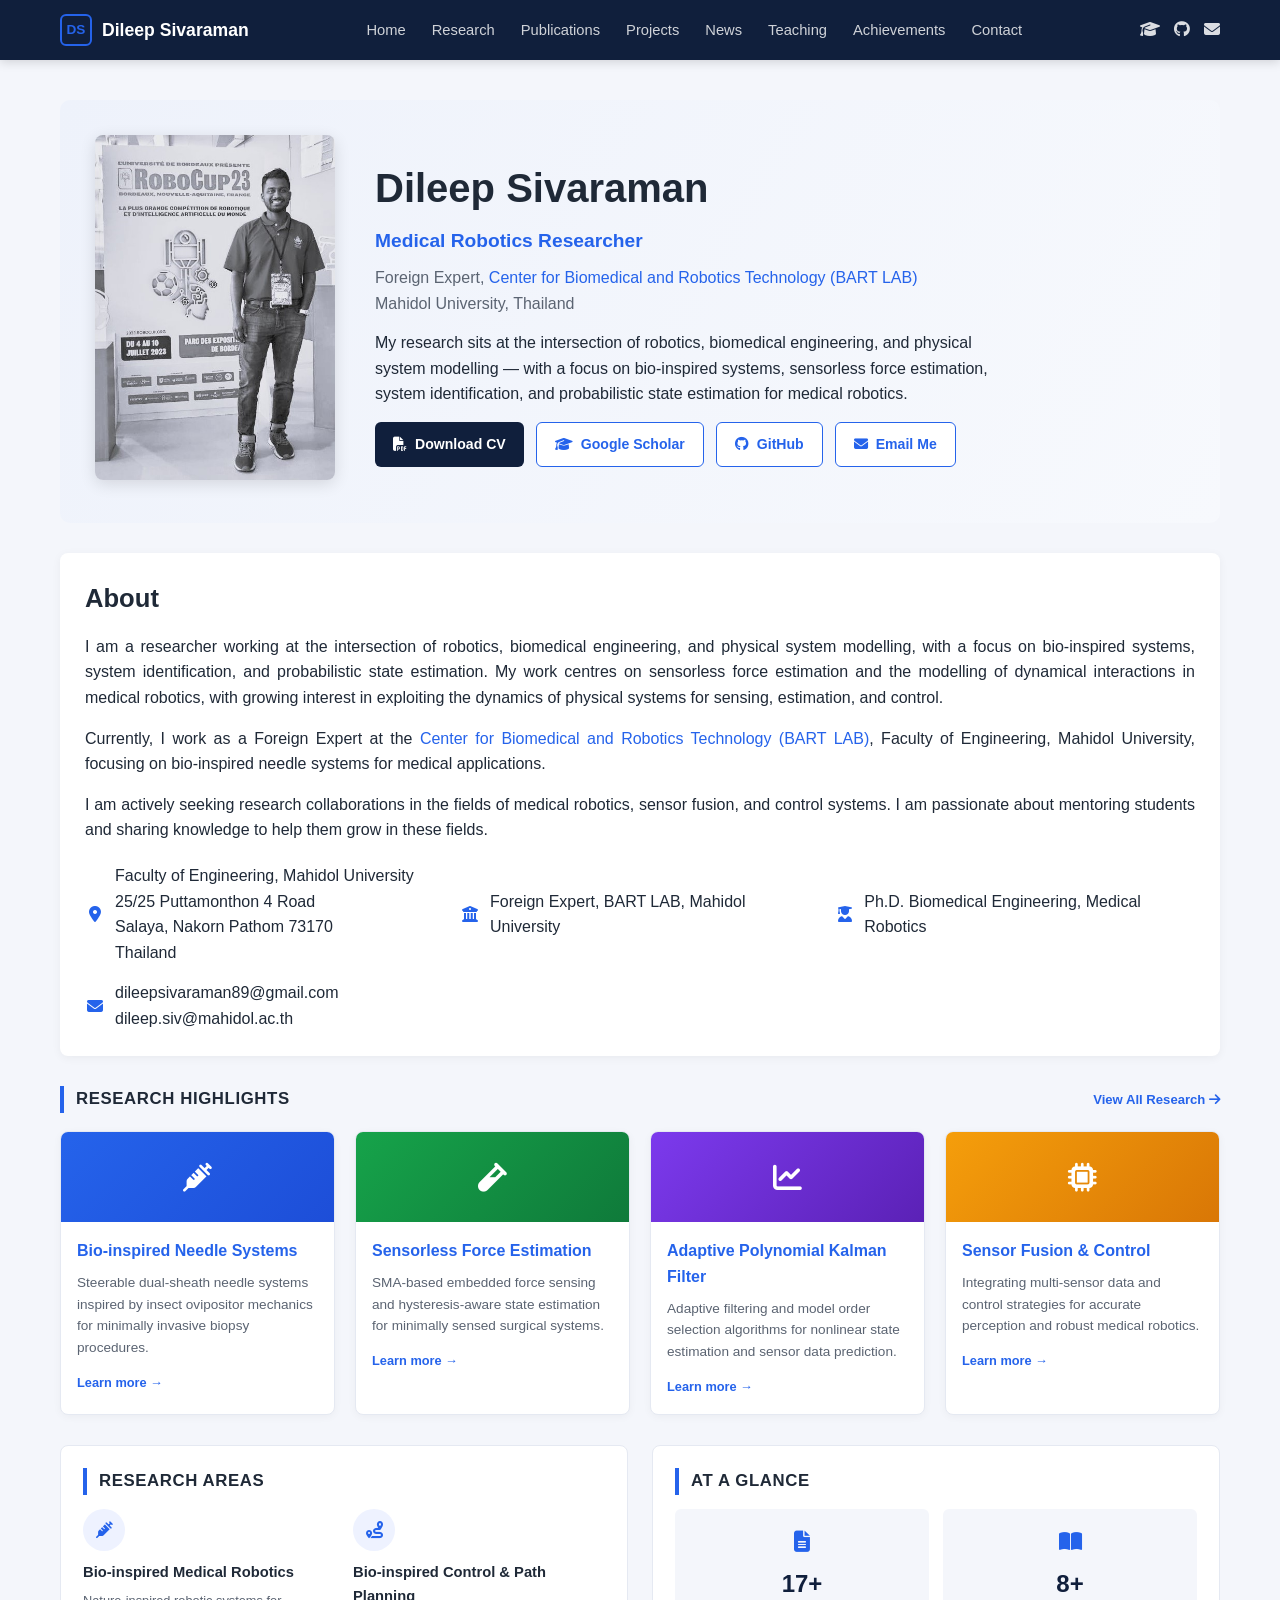
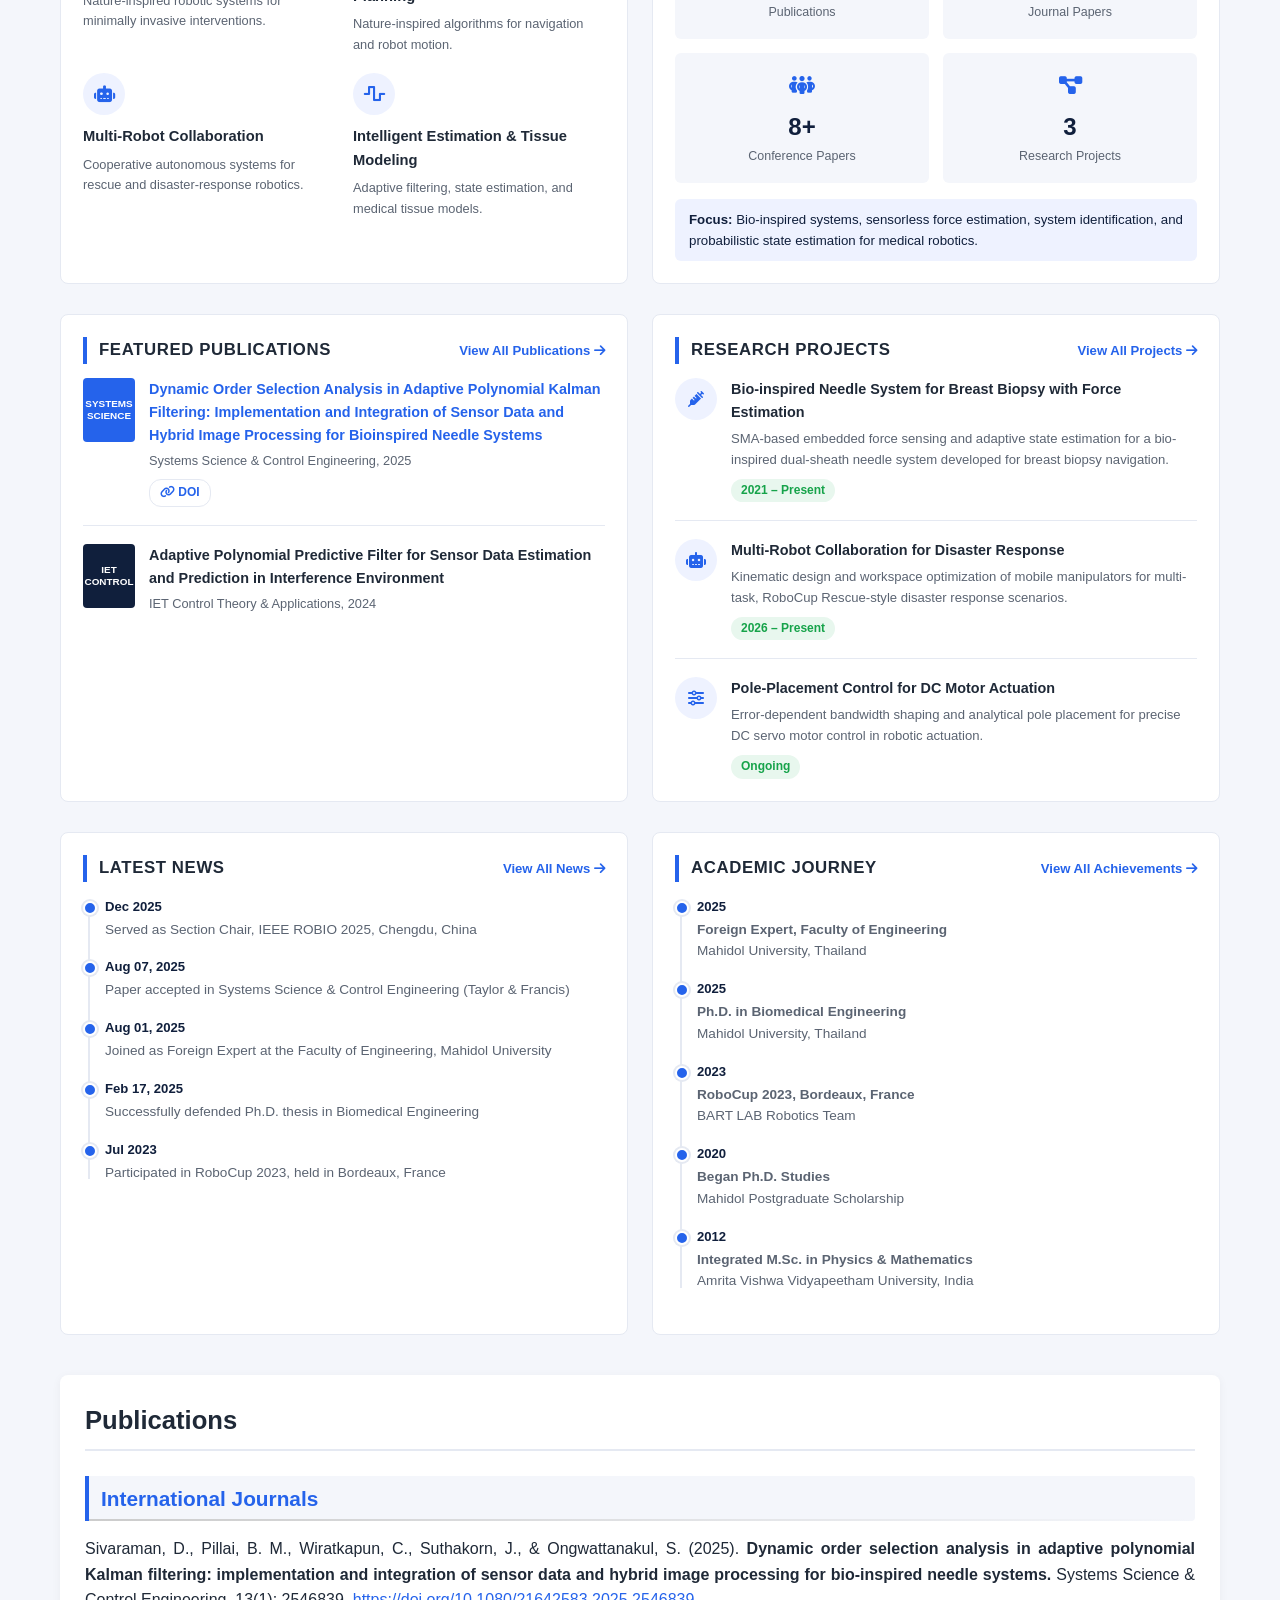
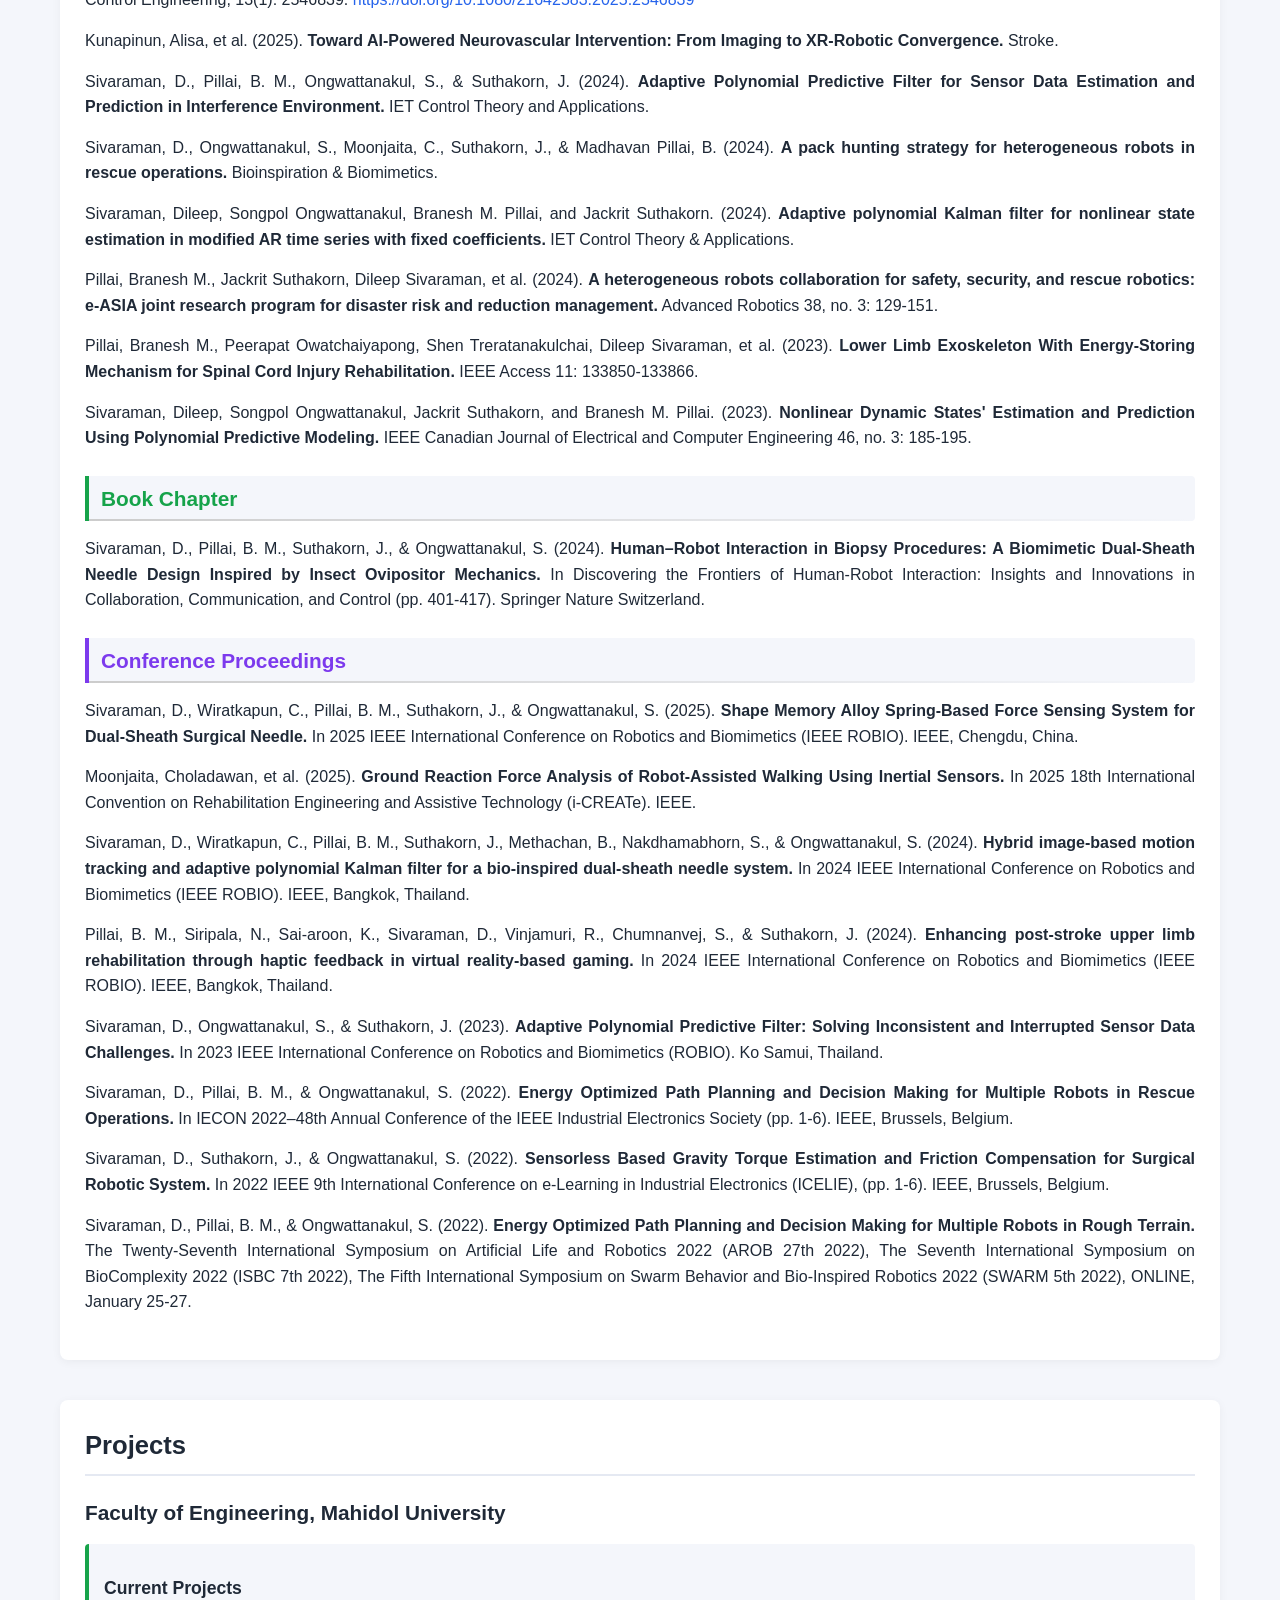
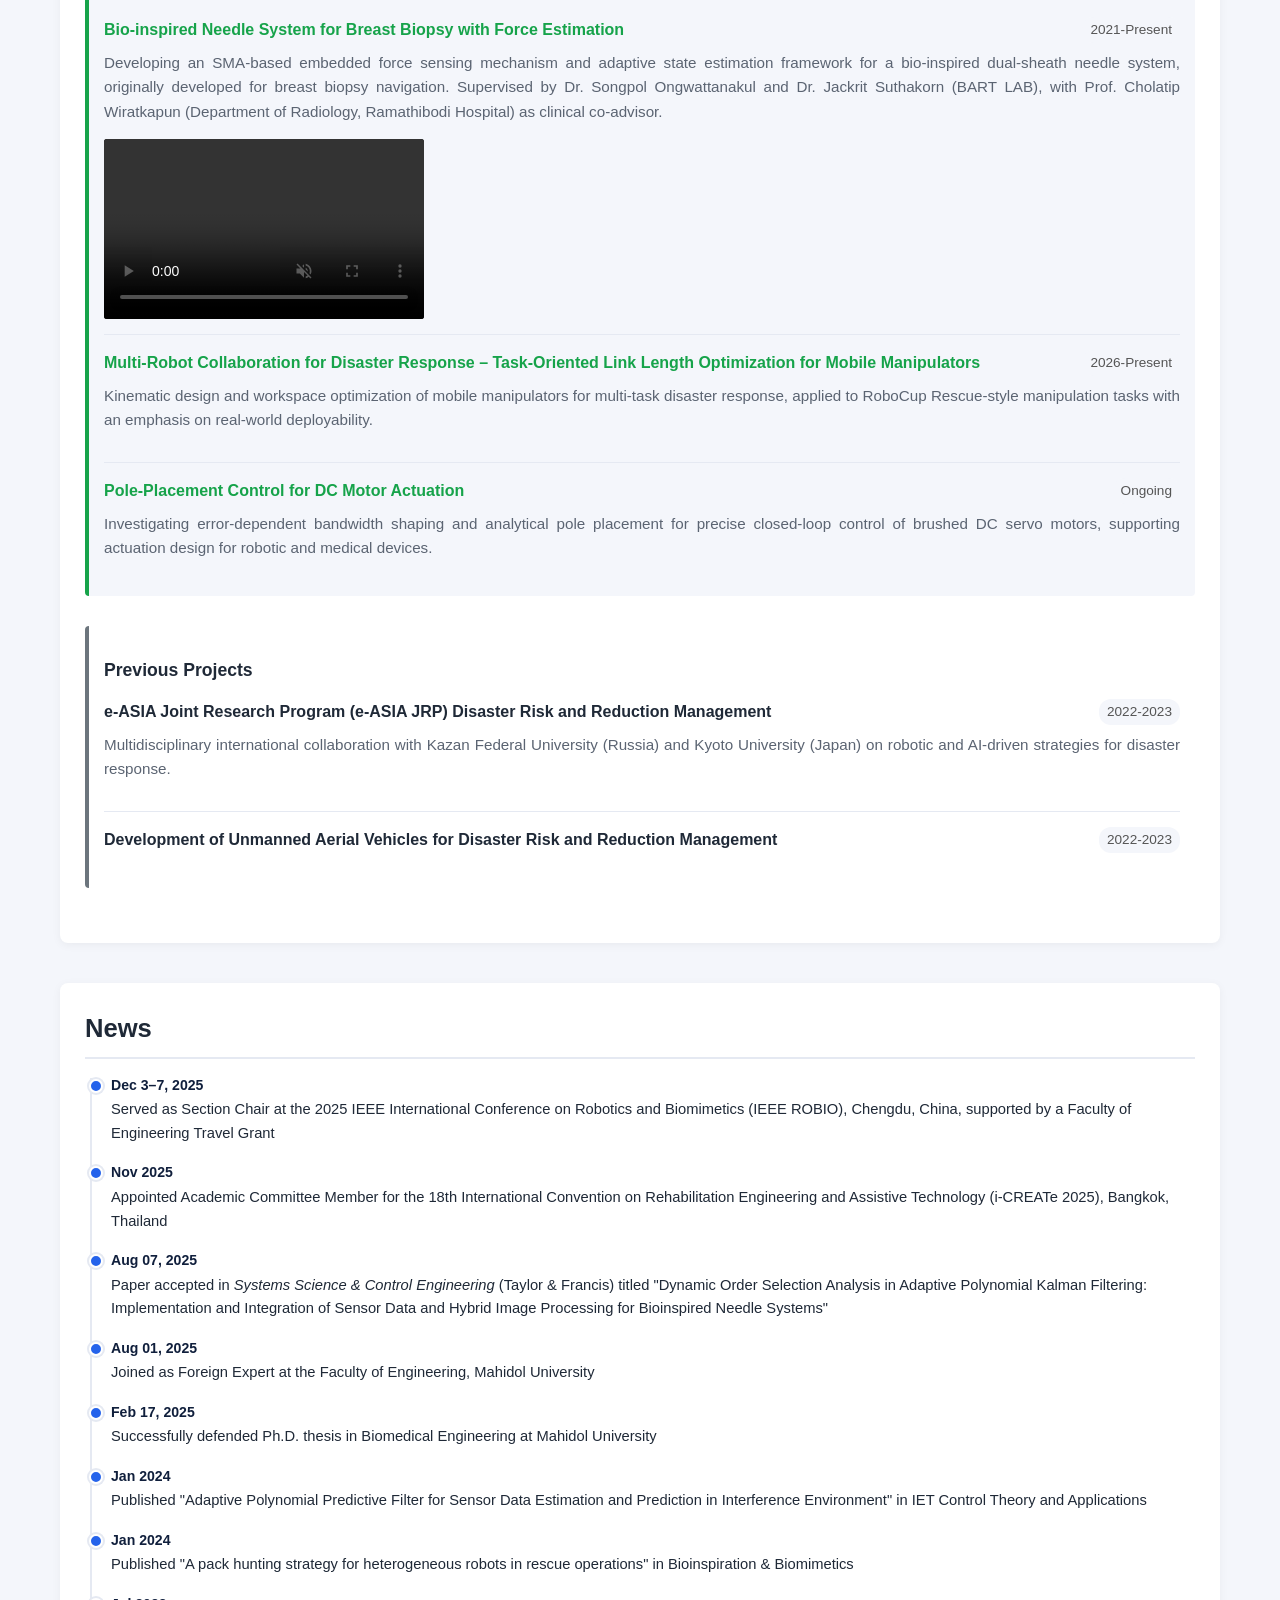
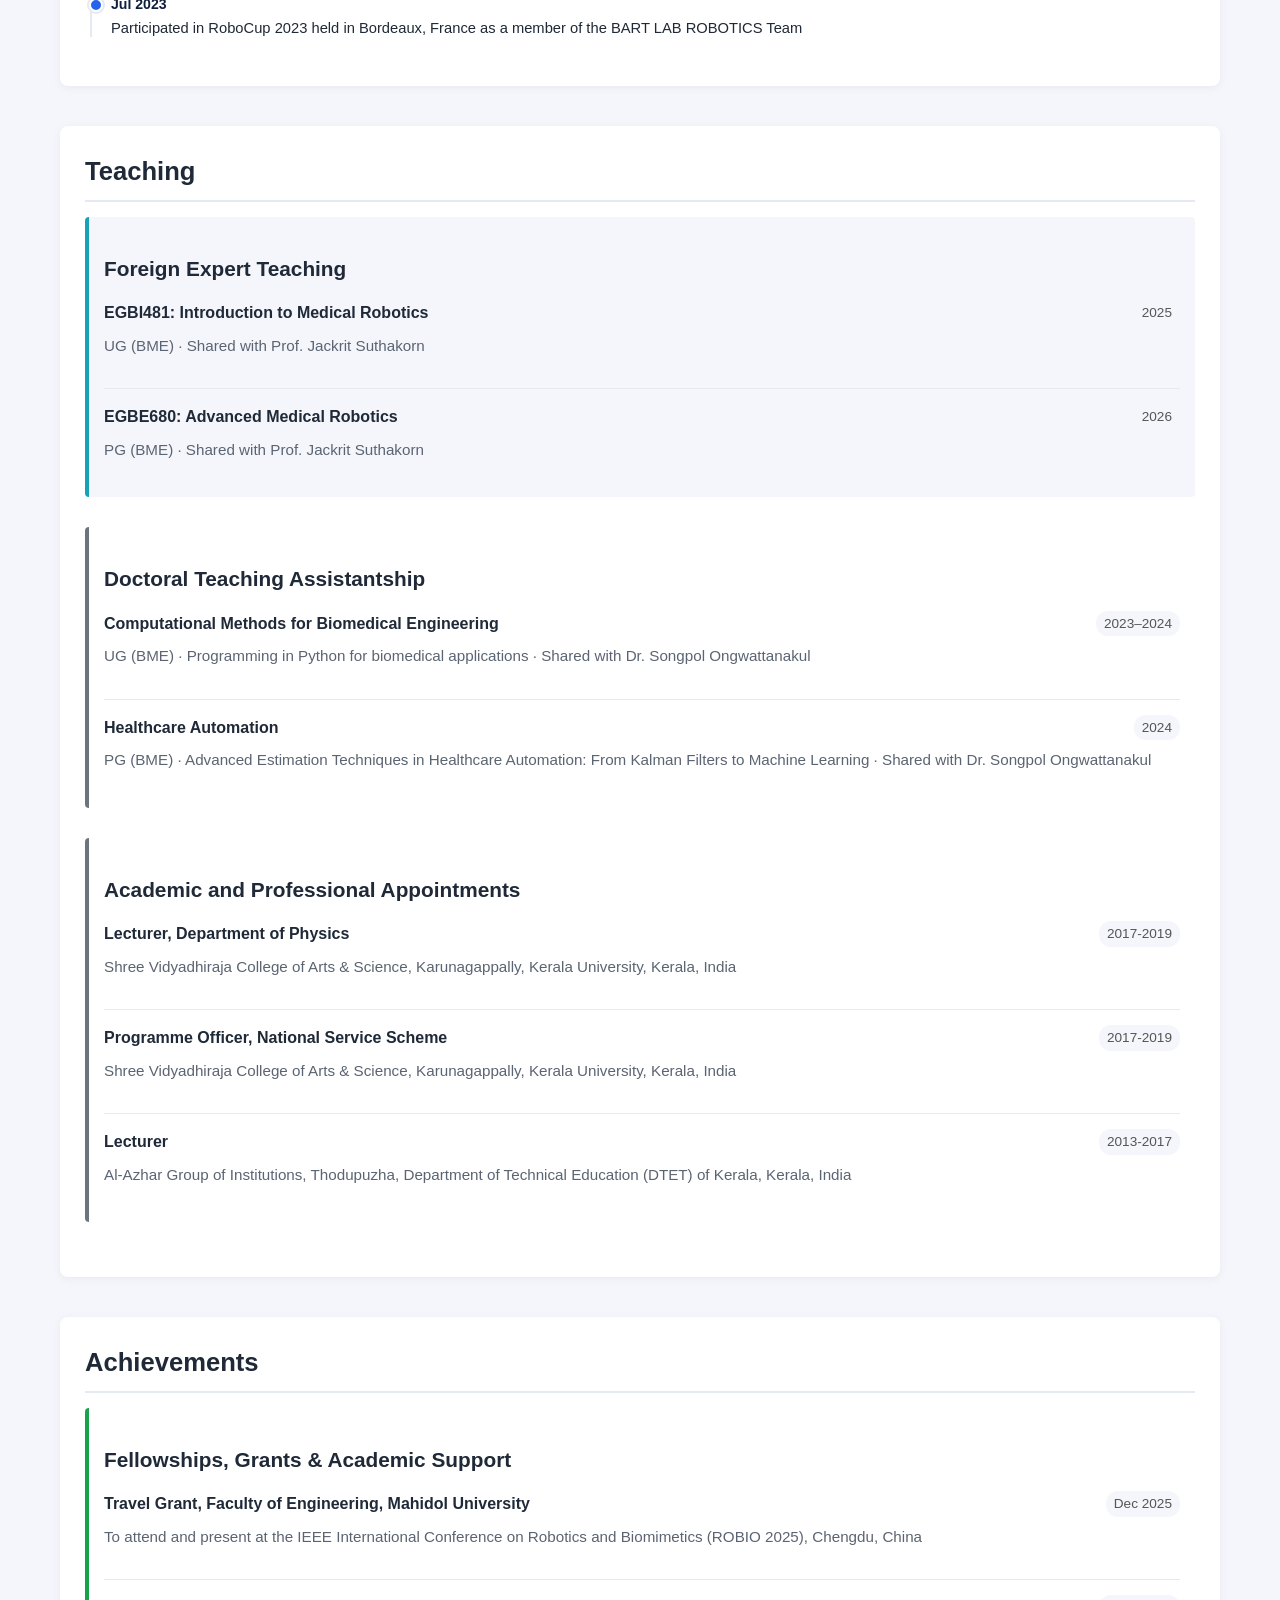
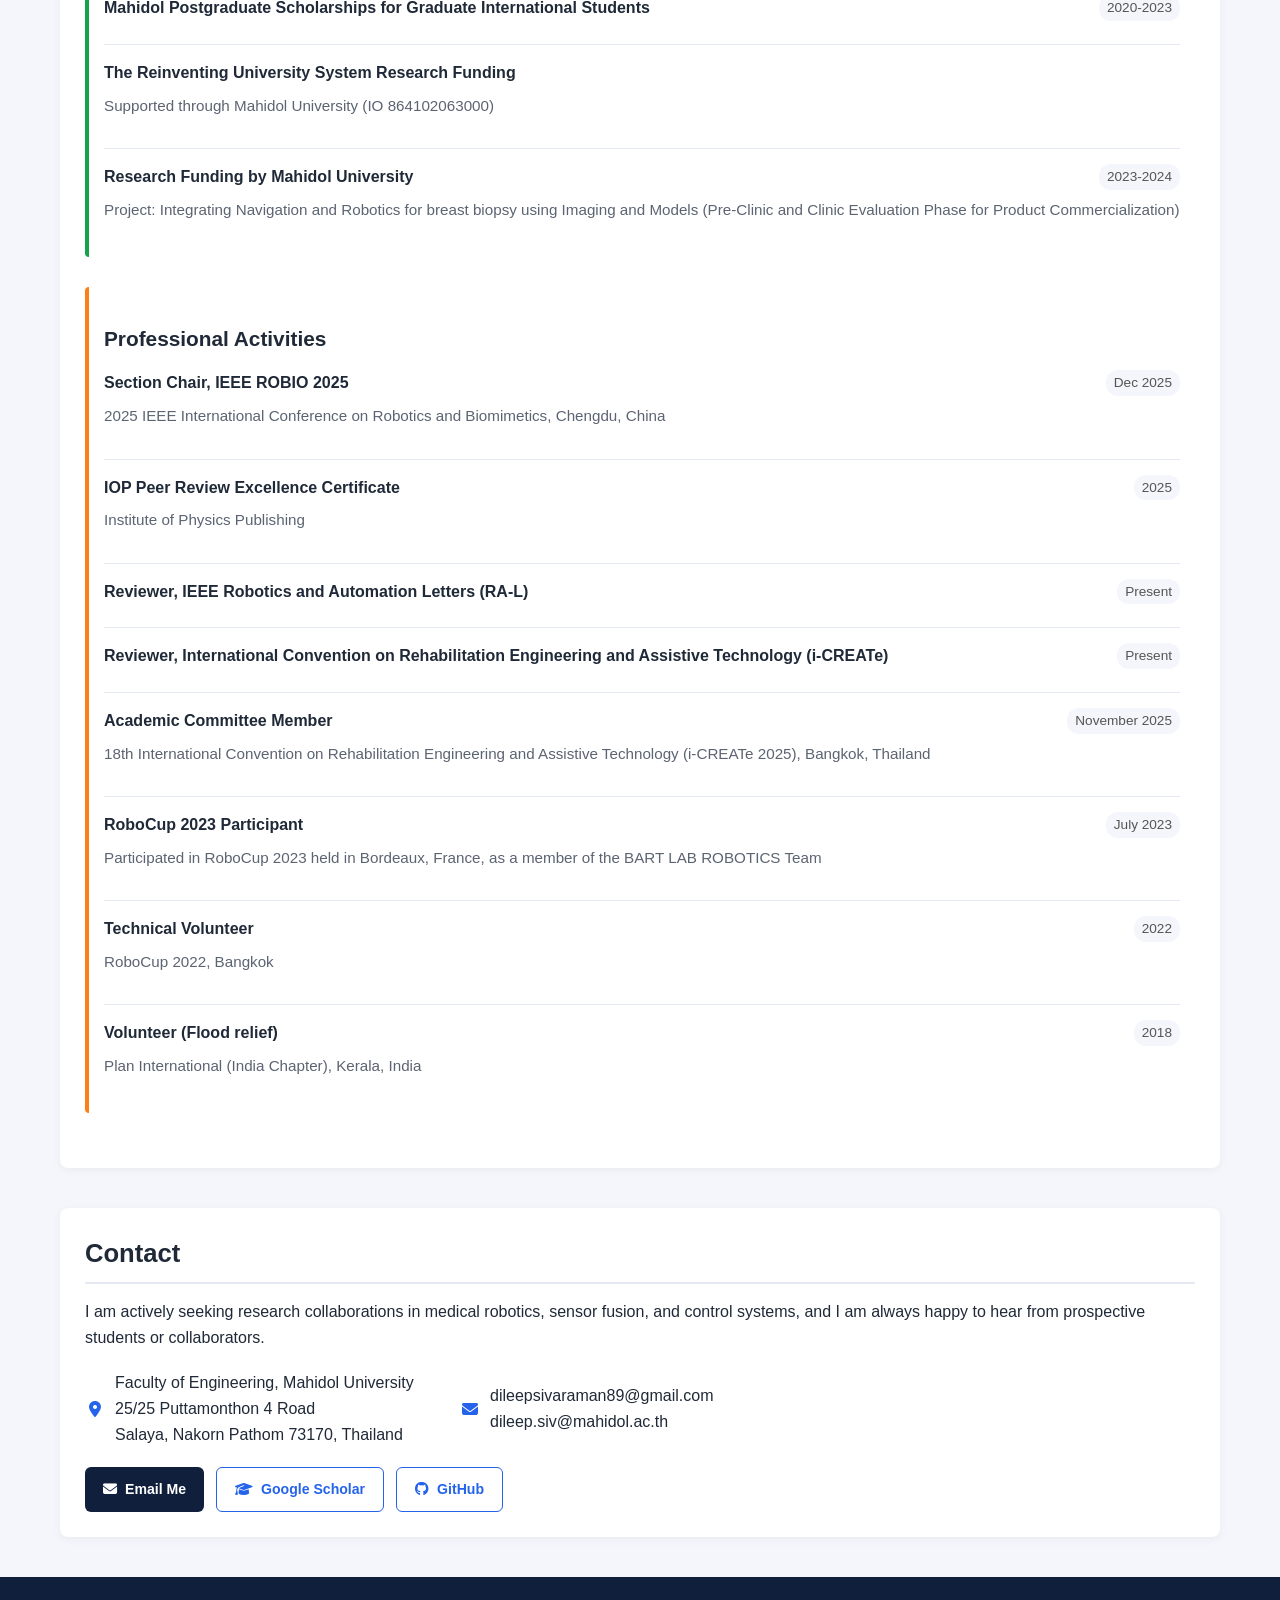
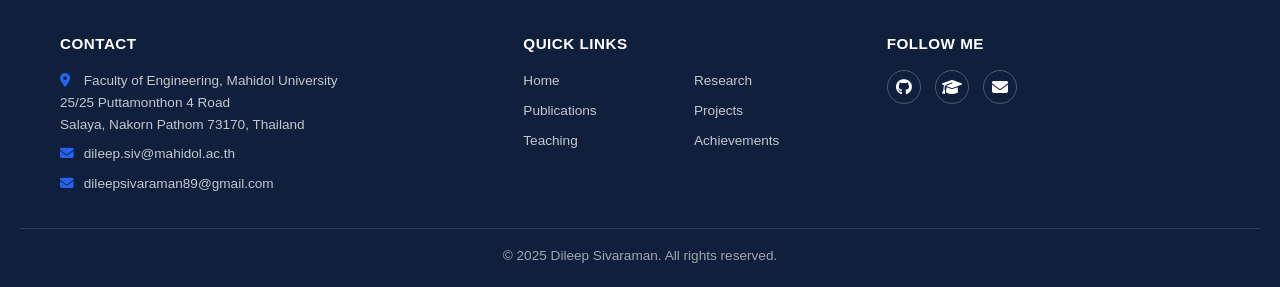
==== commit ebf3bae8: "Update index.html" ====
--- a/index.html
+++ b/index.html
@@ -392,7 +392,7 @@
                   <span class="project-period">Ongoing</span>
                 </div>
                 <div class="project-description">
-                  <p>Investigating error-dependent bandwidth shaping and analytical pole placement for precise closed-loop control of brushed DC servo motors, supporting actuation design for robotic and medical devices. (Manuscript submitted to Mechatronics.)</p>
+                  <p>Investigating error-dependent bandwidth shaping and analytical pole placement for precise closed-loop control of brushed DC servo motors, supporting actuation design for robotic and medical devices.</p>
                 </div>
               </li>
             </ul>
--- a/styles.css
+++ b/styles.css
@@ -1009,24 +1009,23 @@
         grid-template-columns: 1fr;
     }
 }
+
+
 /* Video embed */
 .video-wrapper {
-    position: relative;
     width: 100%;
-    max-width: 640px;
-    padding-top: 36%; /* 16:9 aspect ratio, capped by max-width */
-    margin-top: 14px;
-    border-radius: 6px;
+    max-width: 320px;
+    aspect-ratio: 16 / 9;
+    margin-top: 6px;
+    border-radius: 3px;
     overflow: hidden;
     background: #000;
 }
 
 .video-wrapper iframe,
 .video-wrapper video {
-    position: absolute;
-    top: 0;
-    left: 0;
     width: 100%;
     height: 100%;
     border: 0;
-}
+    object-fit: cover;
+}
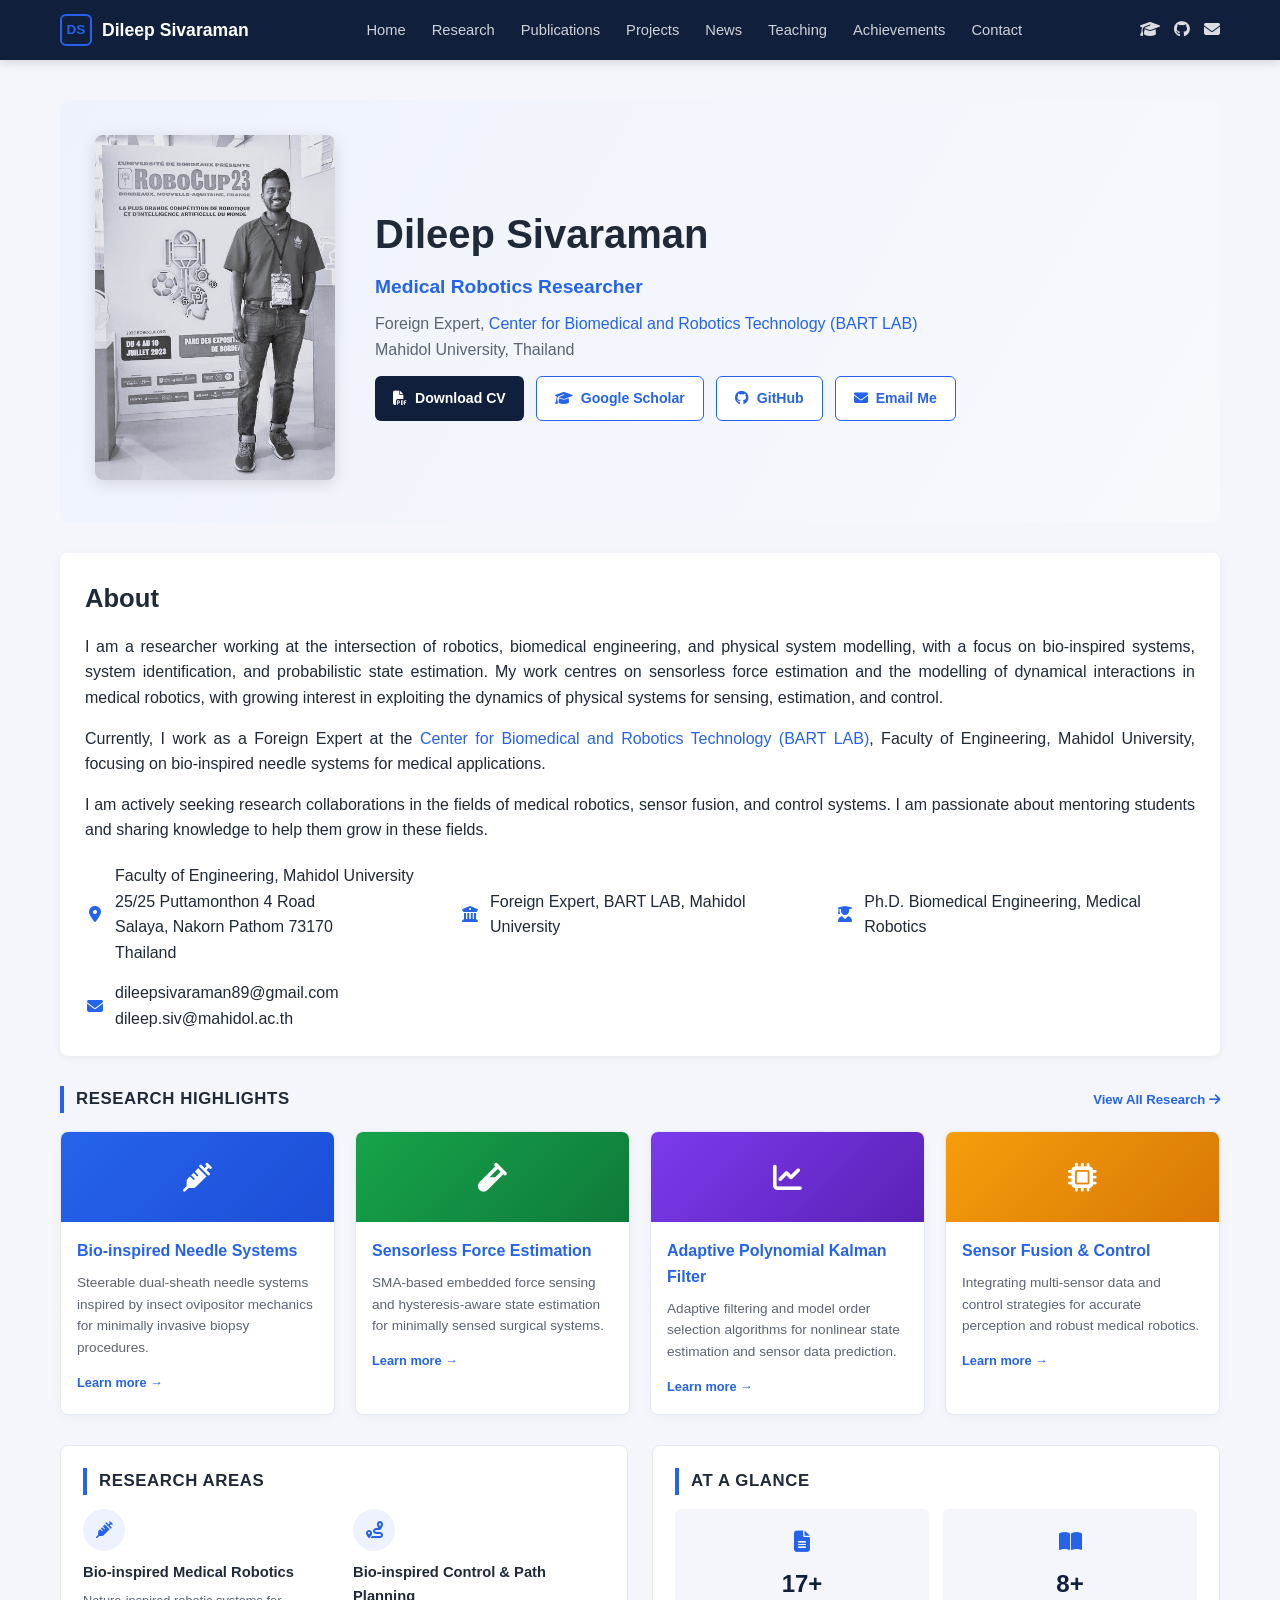
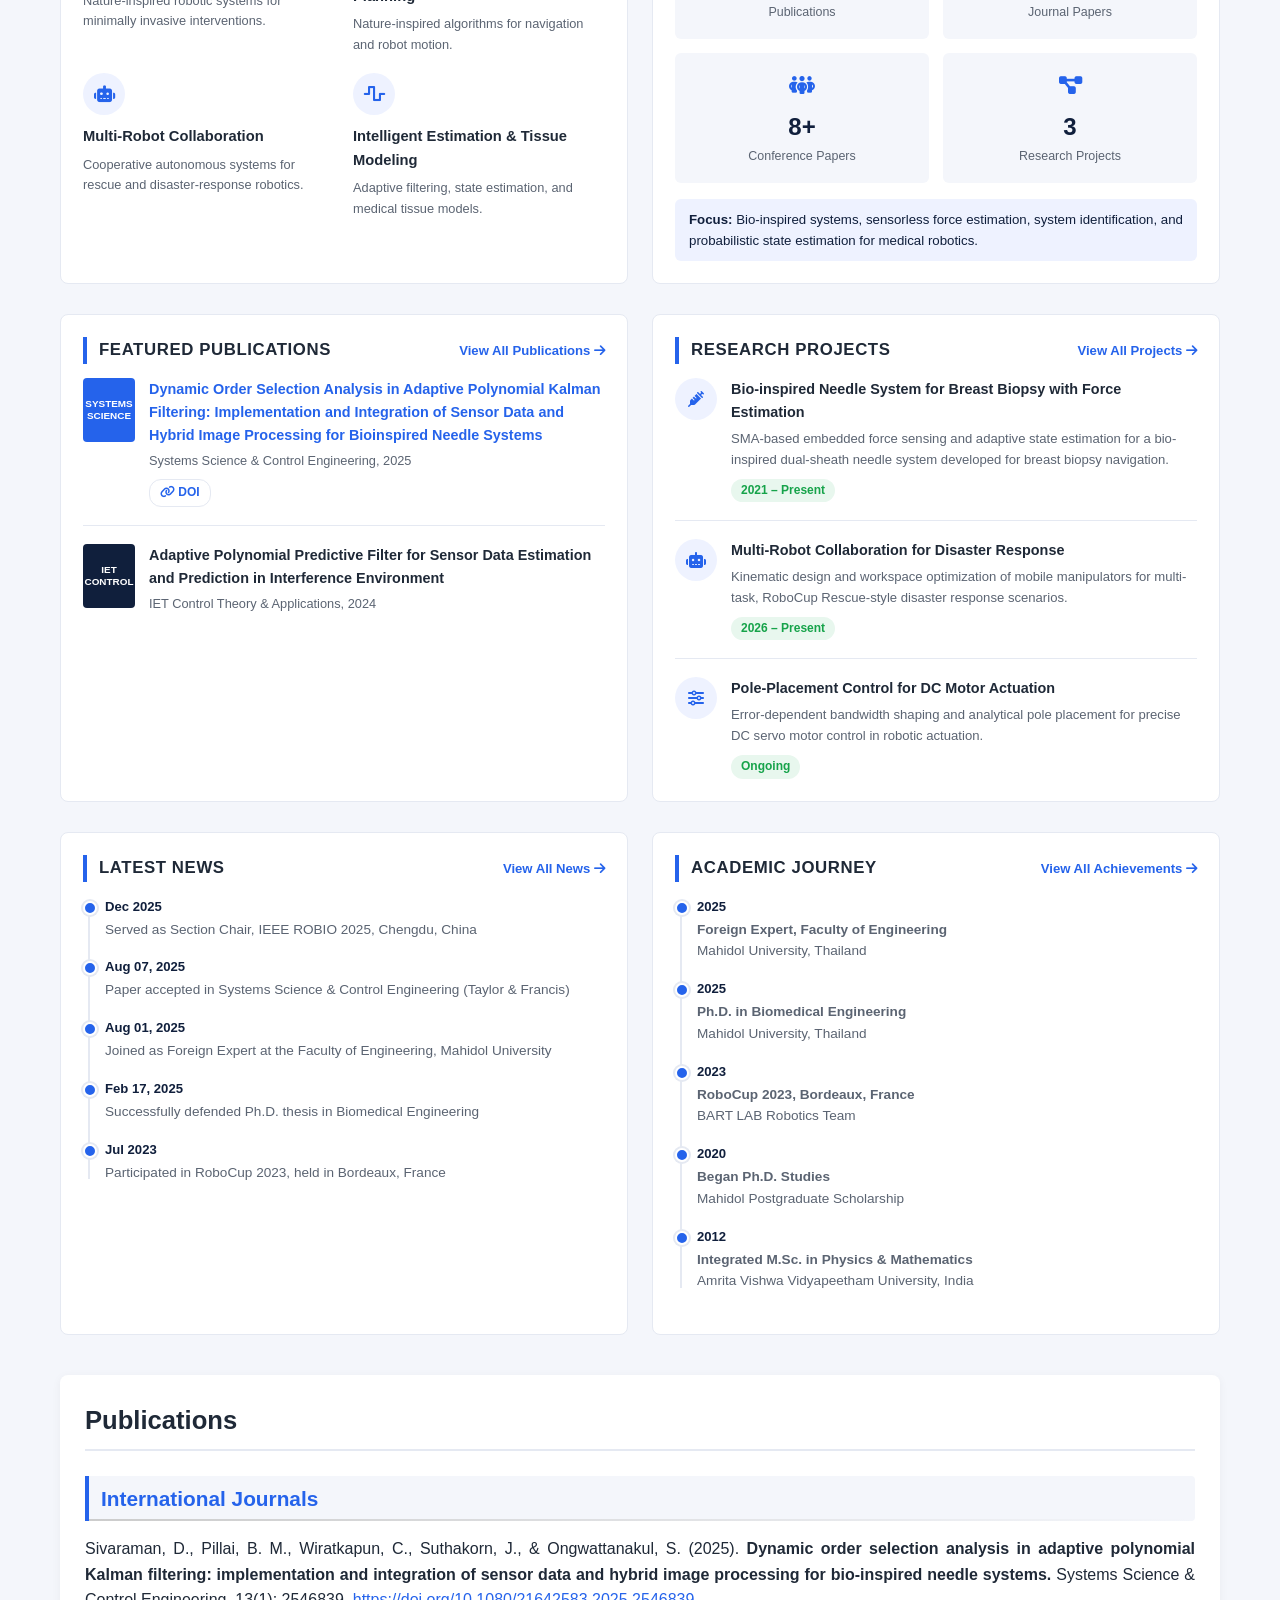
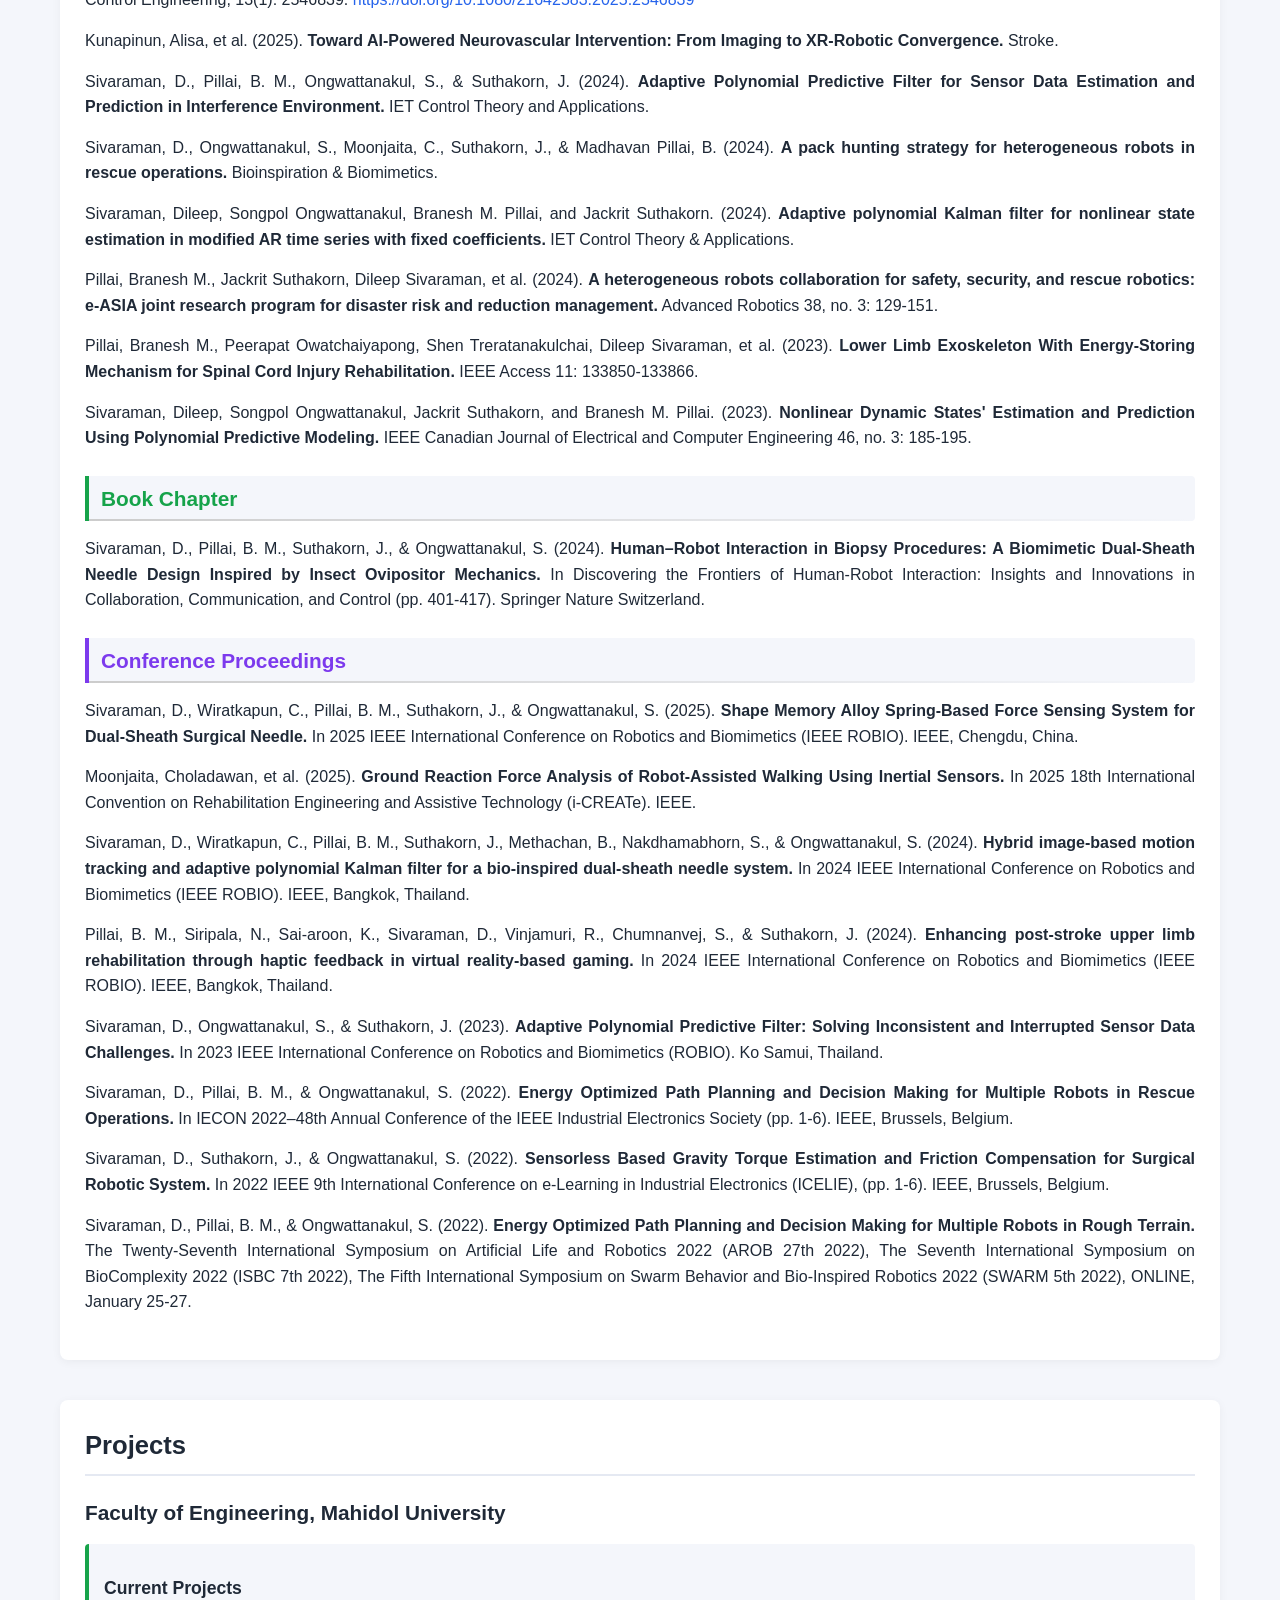
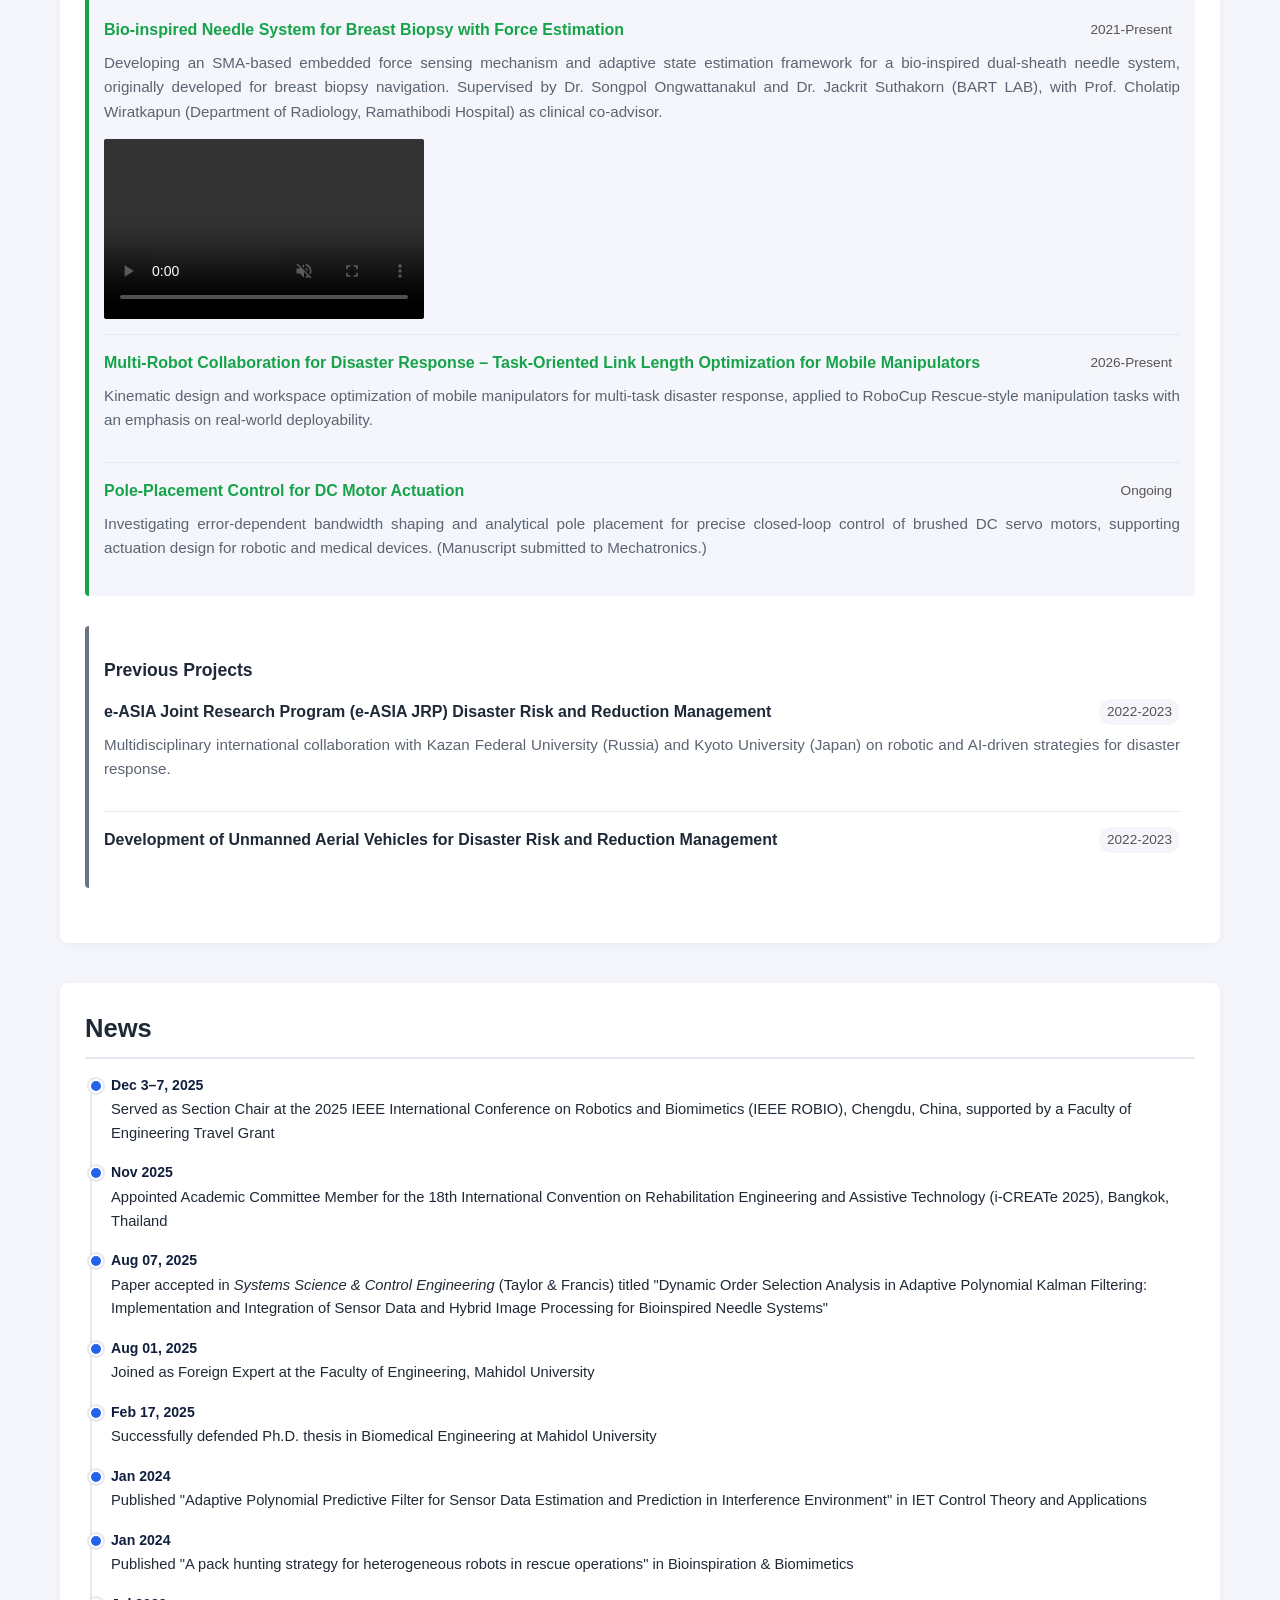
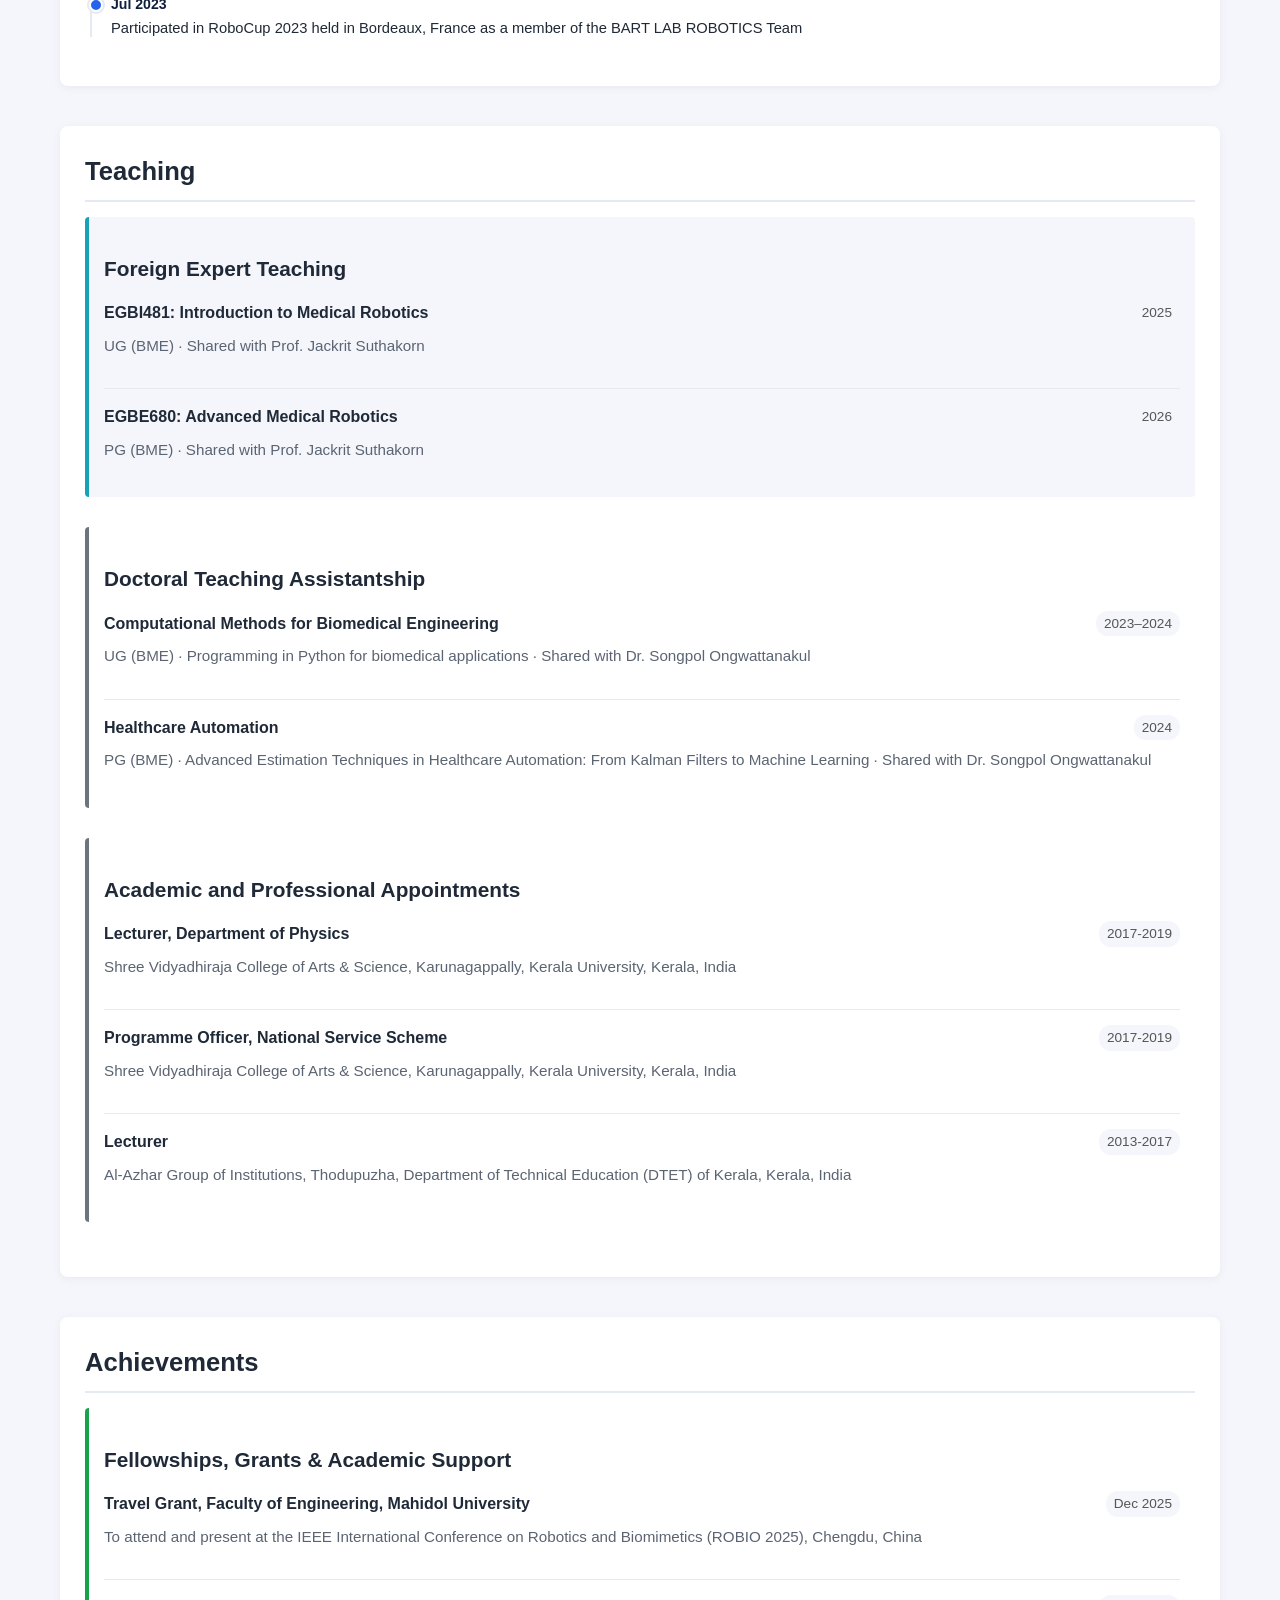
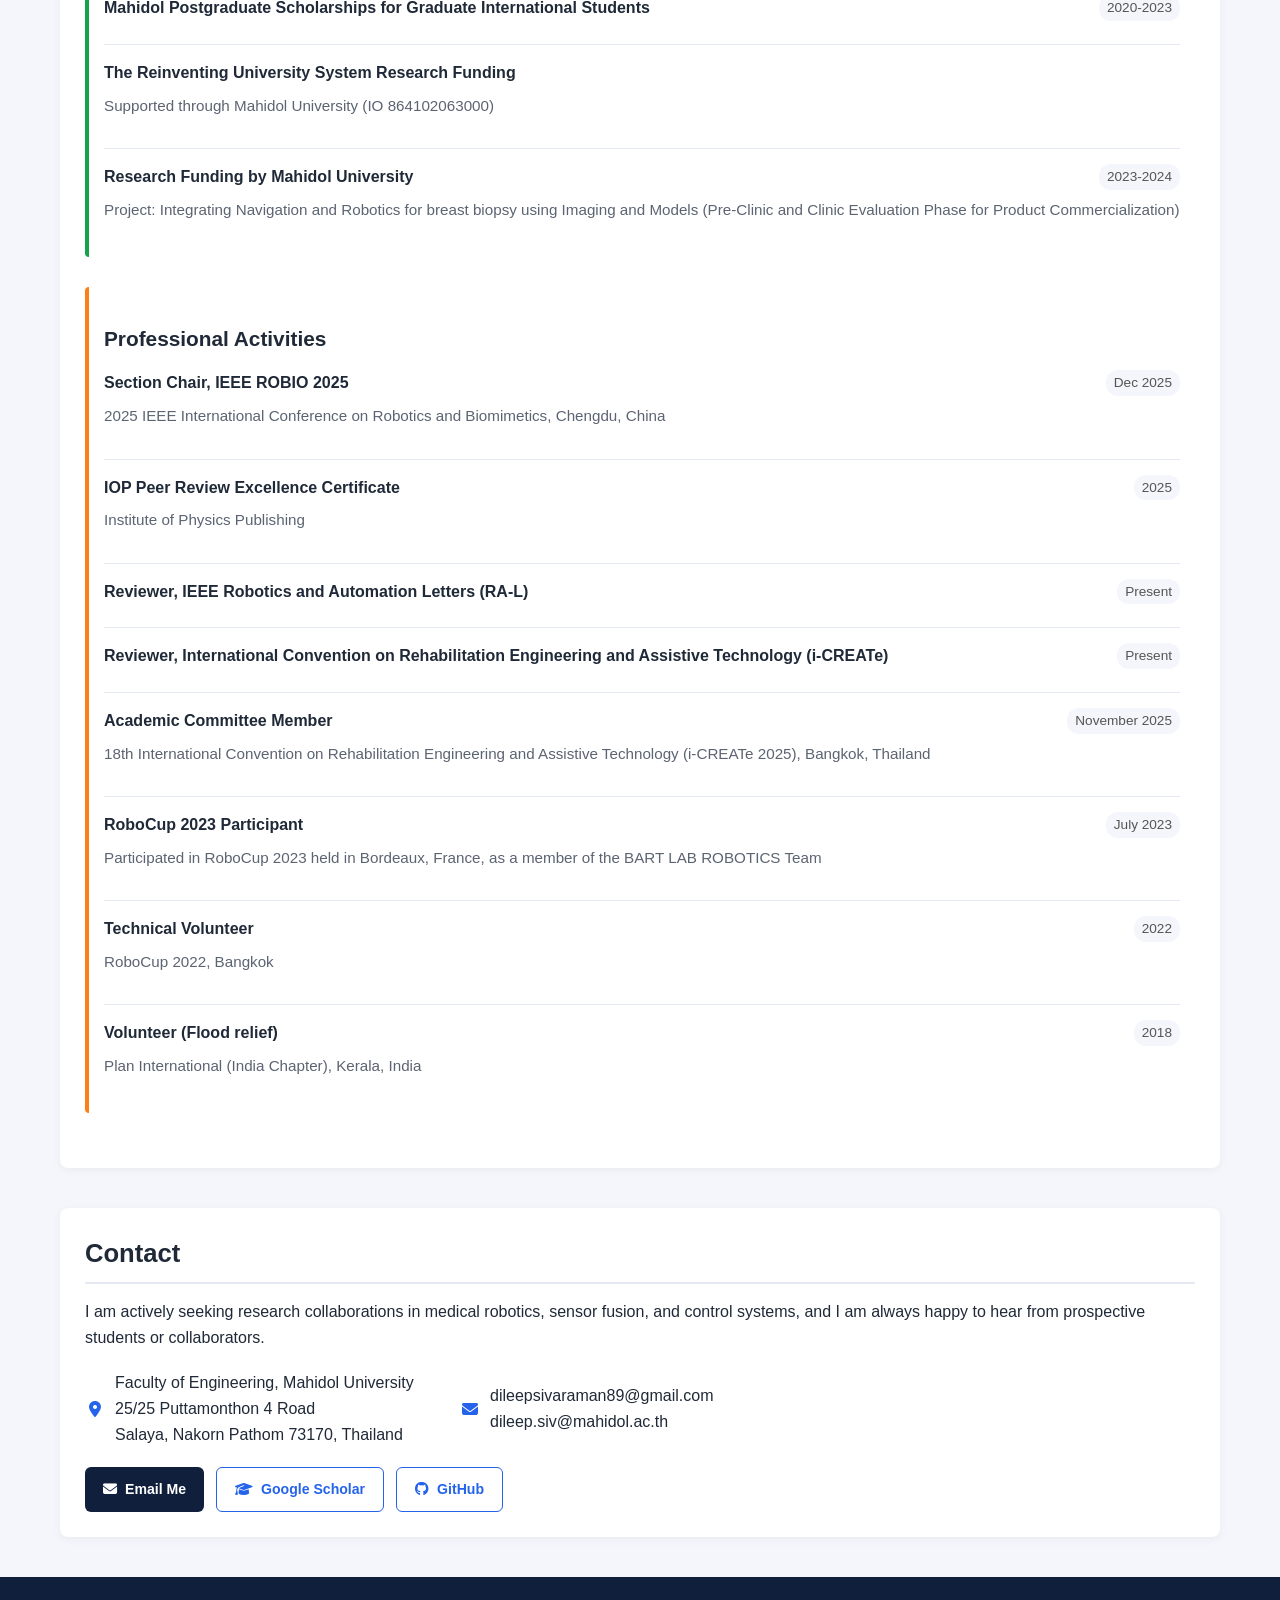
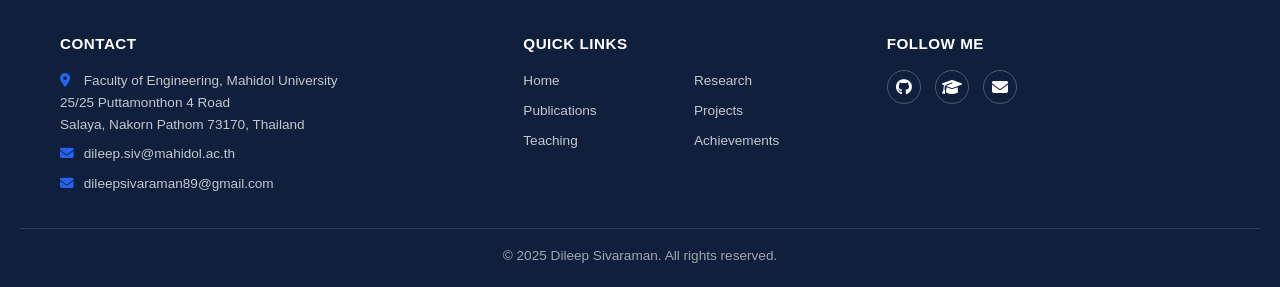
==== commit eccc7d22: "Update index.html" ====
--- a/index.html
+++ b/index.html
@@ -4,7 +4,7 @@
     <meta charset="UTF-8">
     <meta name="viewport" content="width=device-width, initial-scale=1.0">
     <title>Dileep Sivaraman</title>
-    <link rel="stylesheet" href="styles.css">
+    <link rel="stylesheet" href="styles.css?v=2">
     <link rel="stylesheet" href="https://cdnjs.cloudflare.com/ajax/libs/font-awesome/6.4.0/css/all.min.css">
 </head>
 <body>
@@ -43,7 +43,6 @@
                         Foreign Expert, <a href="https://bartlab.org/newweb/homepage/" target="_blank">Center for Biomedical and Robotics Technology (BART LAB)</a><br>
                         Mahidol University, Thailand
                     </p>
-                    <p class="hero-desc">My research sits at the intersection of robotics, biomedical engineering, and physical system modelling &mdash; with a focus on bio-inspired systems, sensorless force estimation, system identification, and probabilistic state estimation for medical robotics.</p>
                     <div class="hero-buttons">
                         <a href="Dileep_Sivaraman_CV_updated.pdf" target="_blank" class="btn btn-dark"><i class="fas fa-file-pdf"></i> Download CV</a>
                         <a href="https://scholar.google.com/citations?user=R_I4Ut0AAAAJ&hl=en&oi=ao" target="_blank" class="btn btn-outline"><i class="fas fa-graduation-cap"></i> Google Scholar</a>
@@ -392,7 +391,7 @@
                   <span class="project-period">Ongoing</span>
                 </div>
                 <div class="project-description">
-                  <p>Investigating error-dependent bandwidth shaping and analytical pole placement for precise closed-loop control of brushed DC servo motors, supporting actuation design for robotic and medical devices.</p>
+                  <p>Investigating error-dependent bandwidth shaping and analytical pole placement for precise closed-loop control of brushed DC servo motors, supporting actuation design for robotic and medical devices. (Manuscript submitted to Mechatronics.)</p>
                 </div>
               </li>
             </ul>
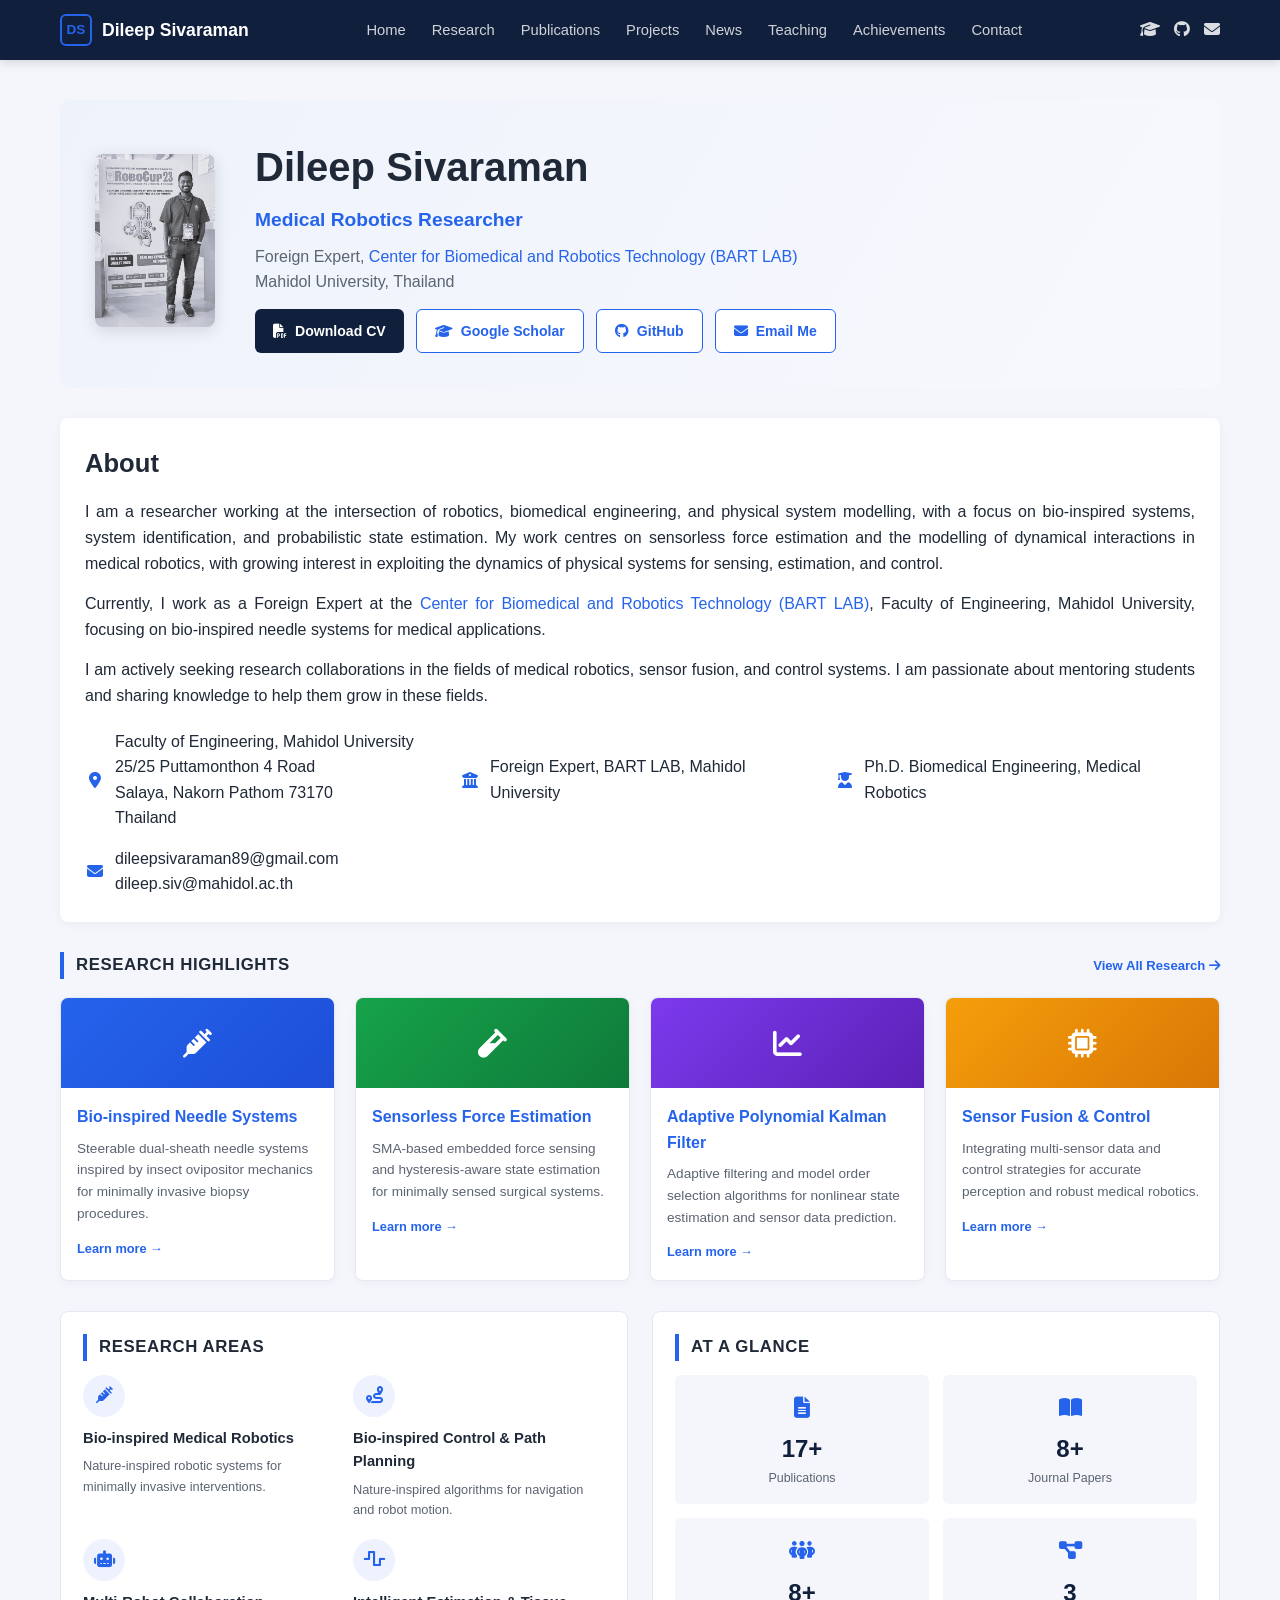
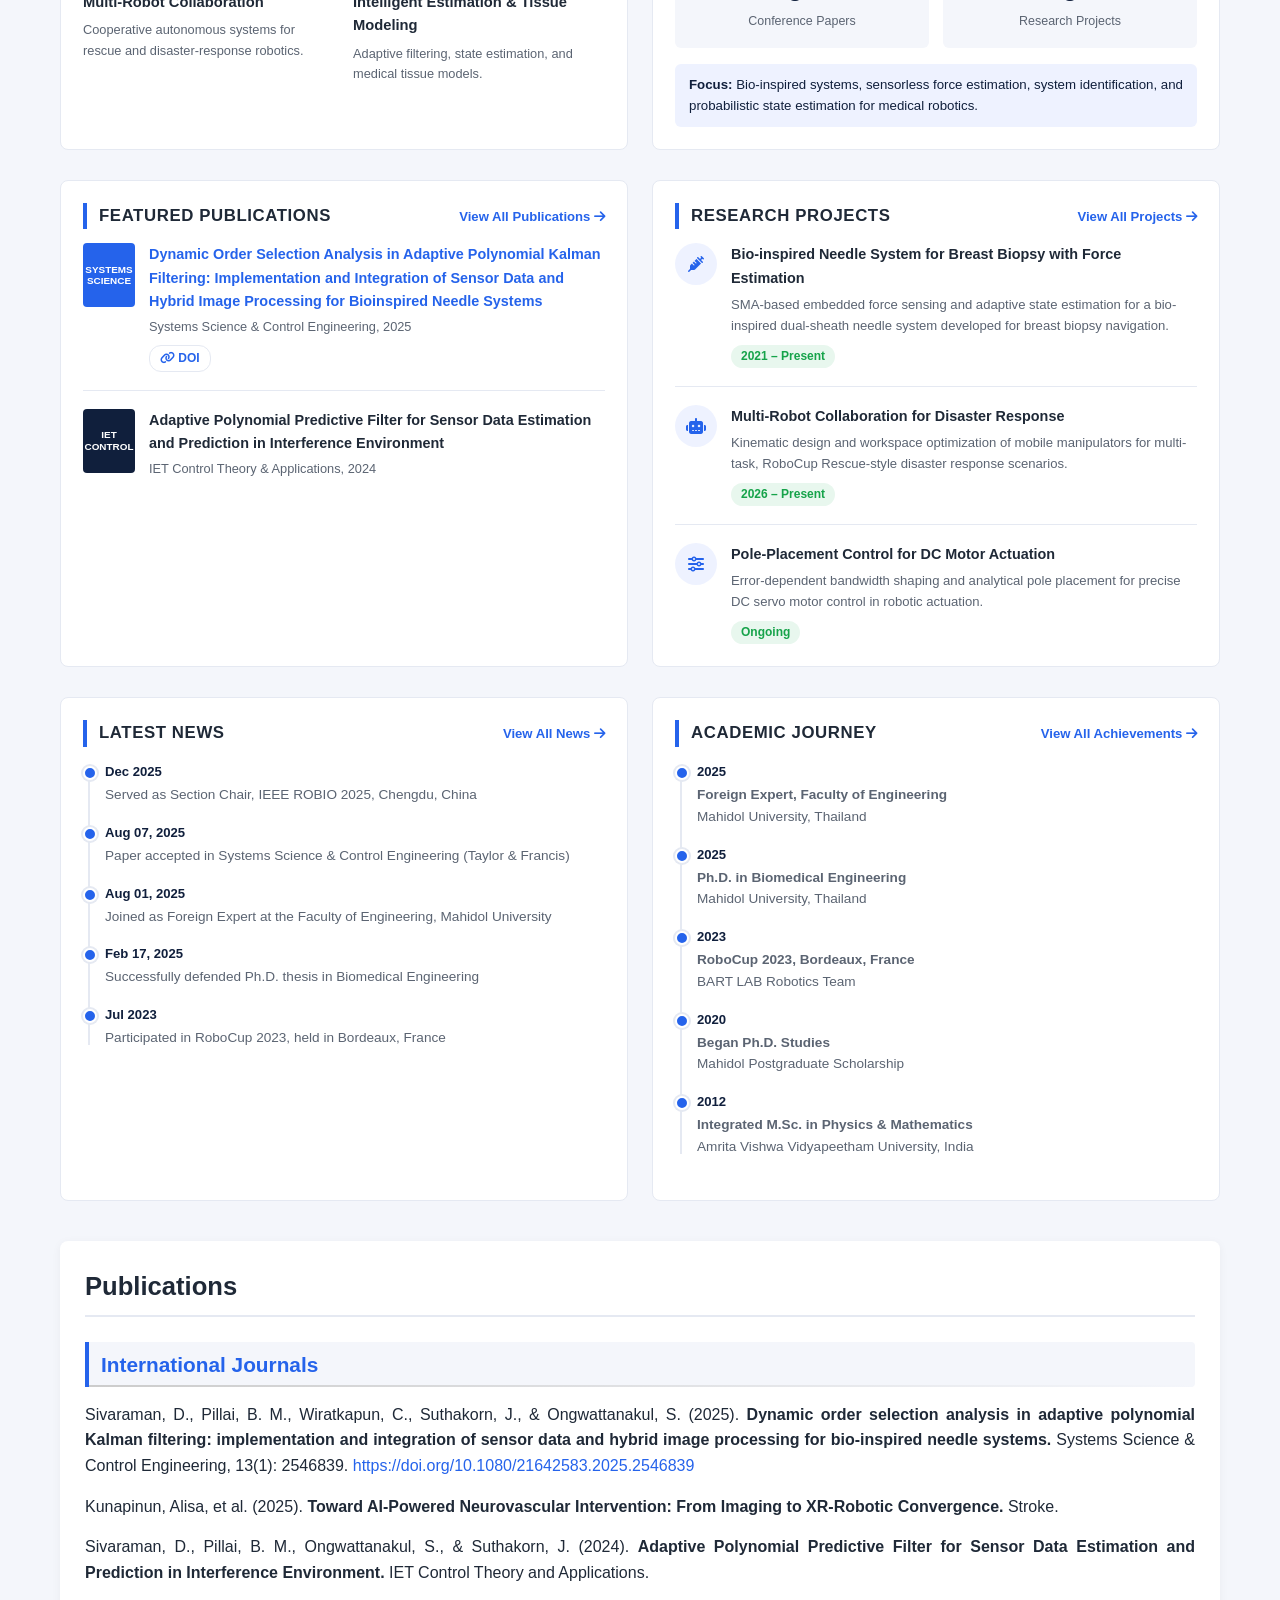
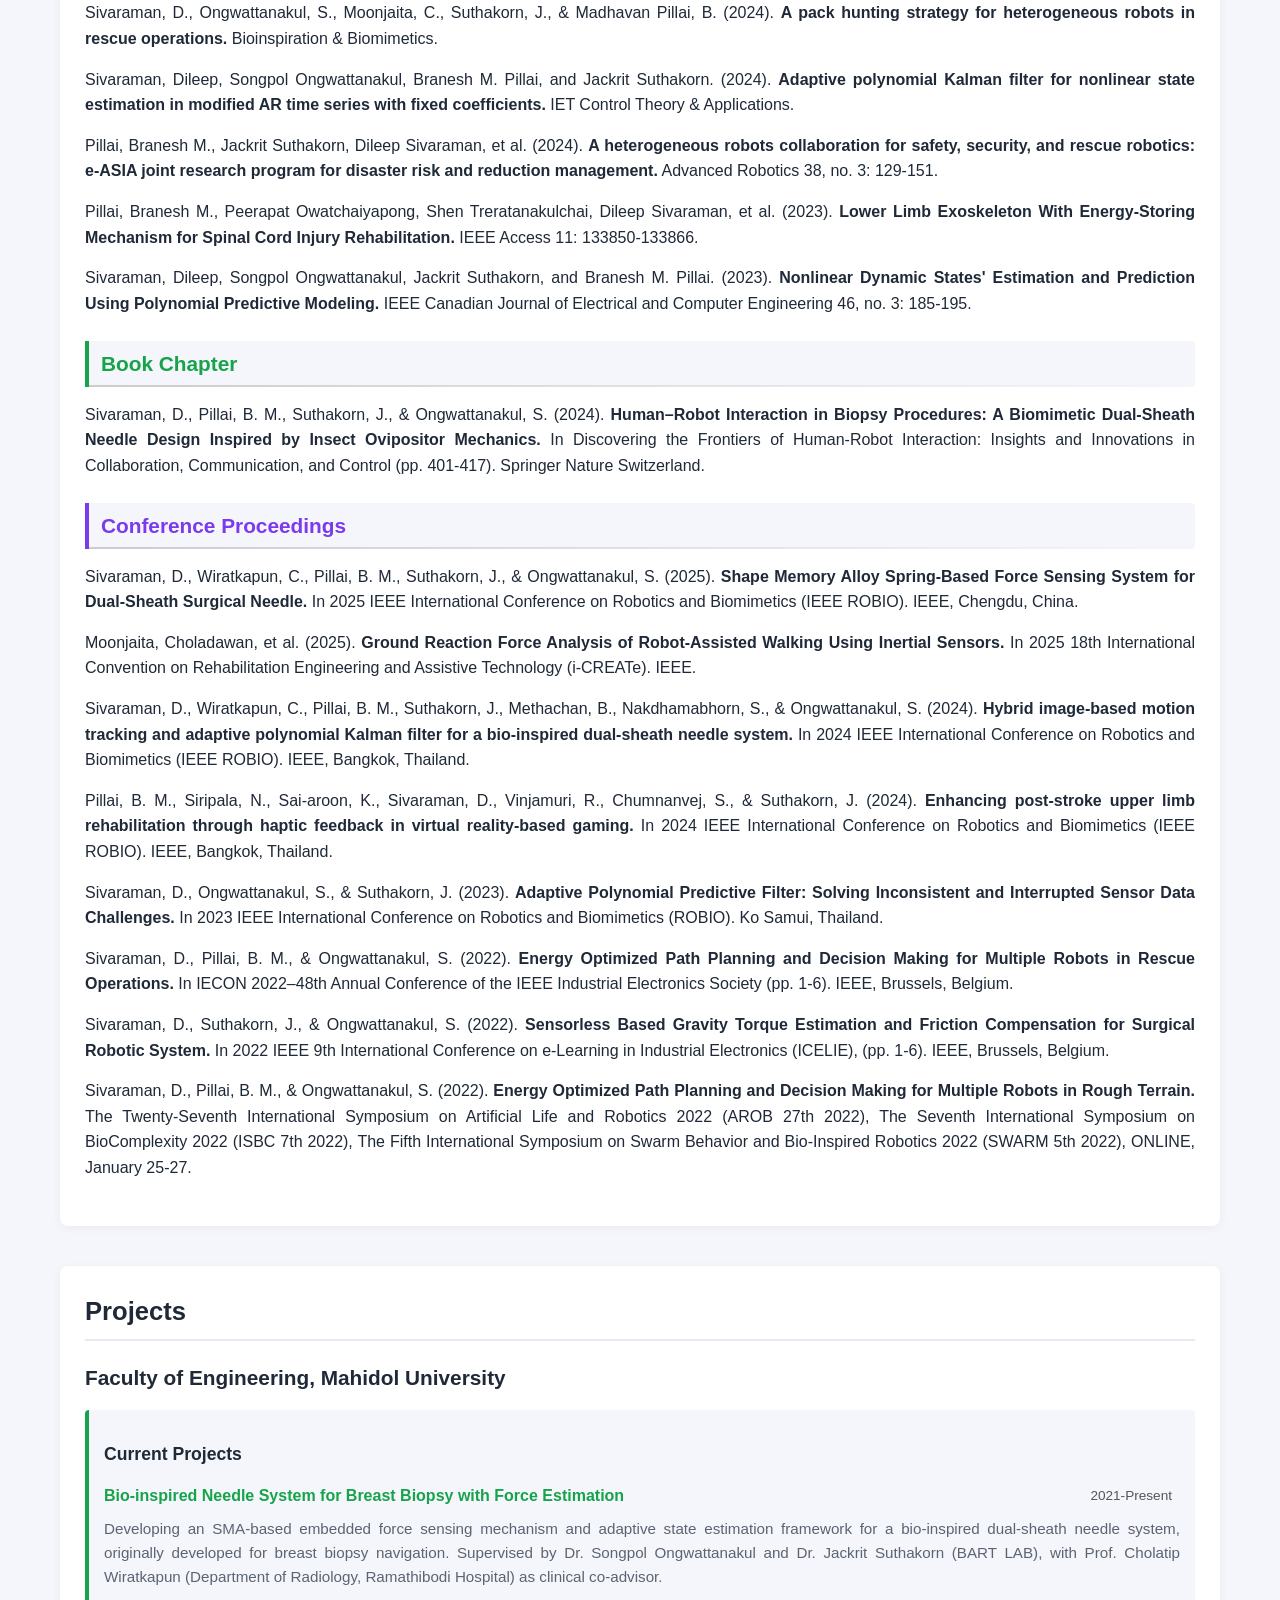
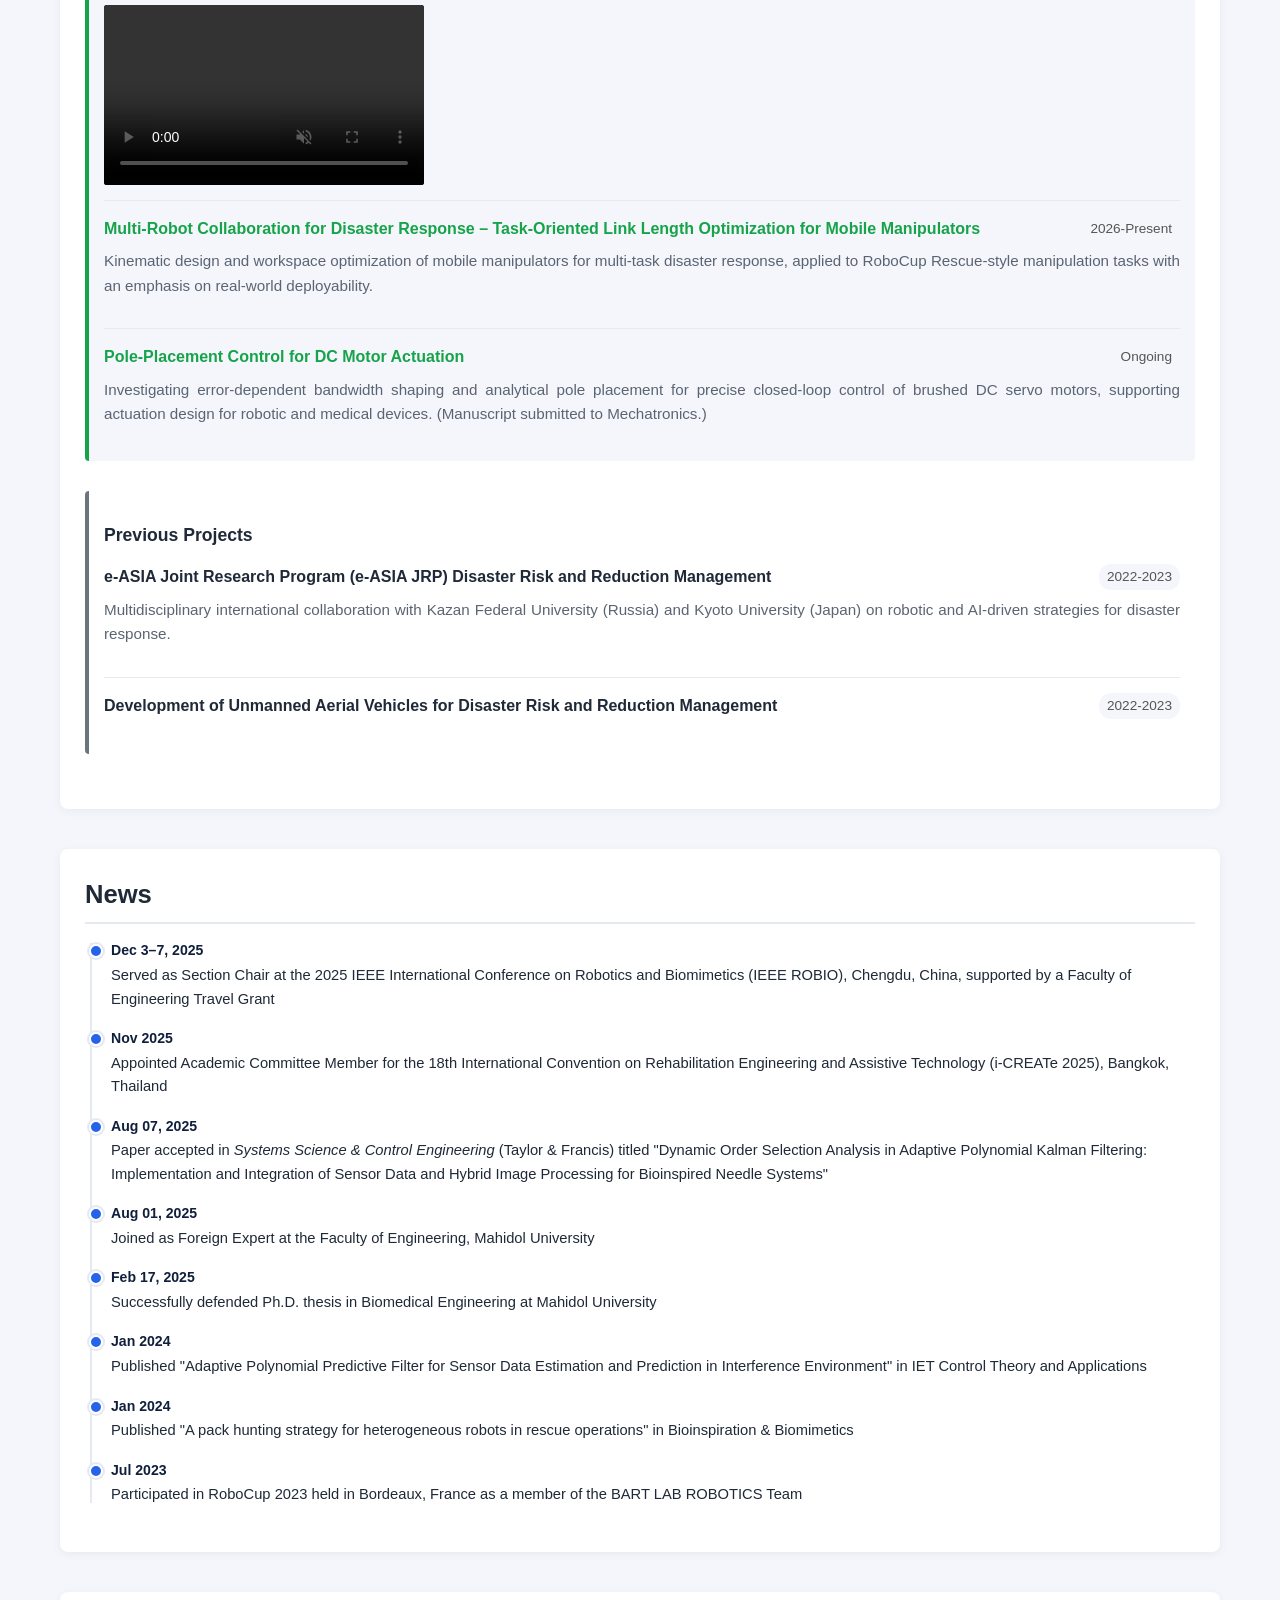
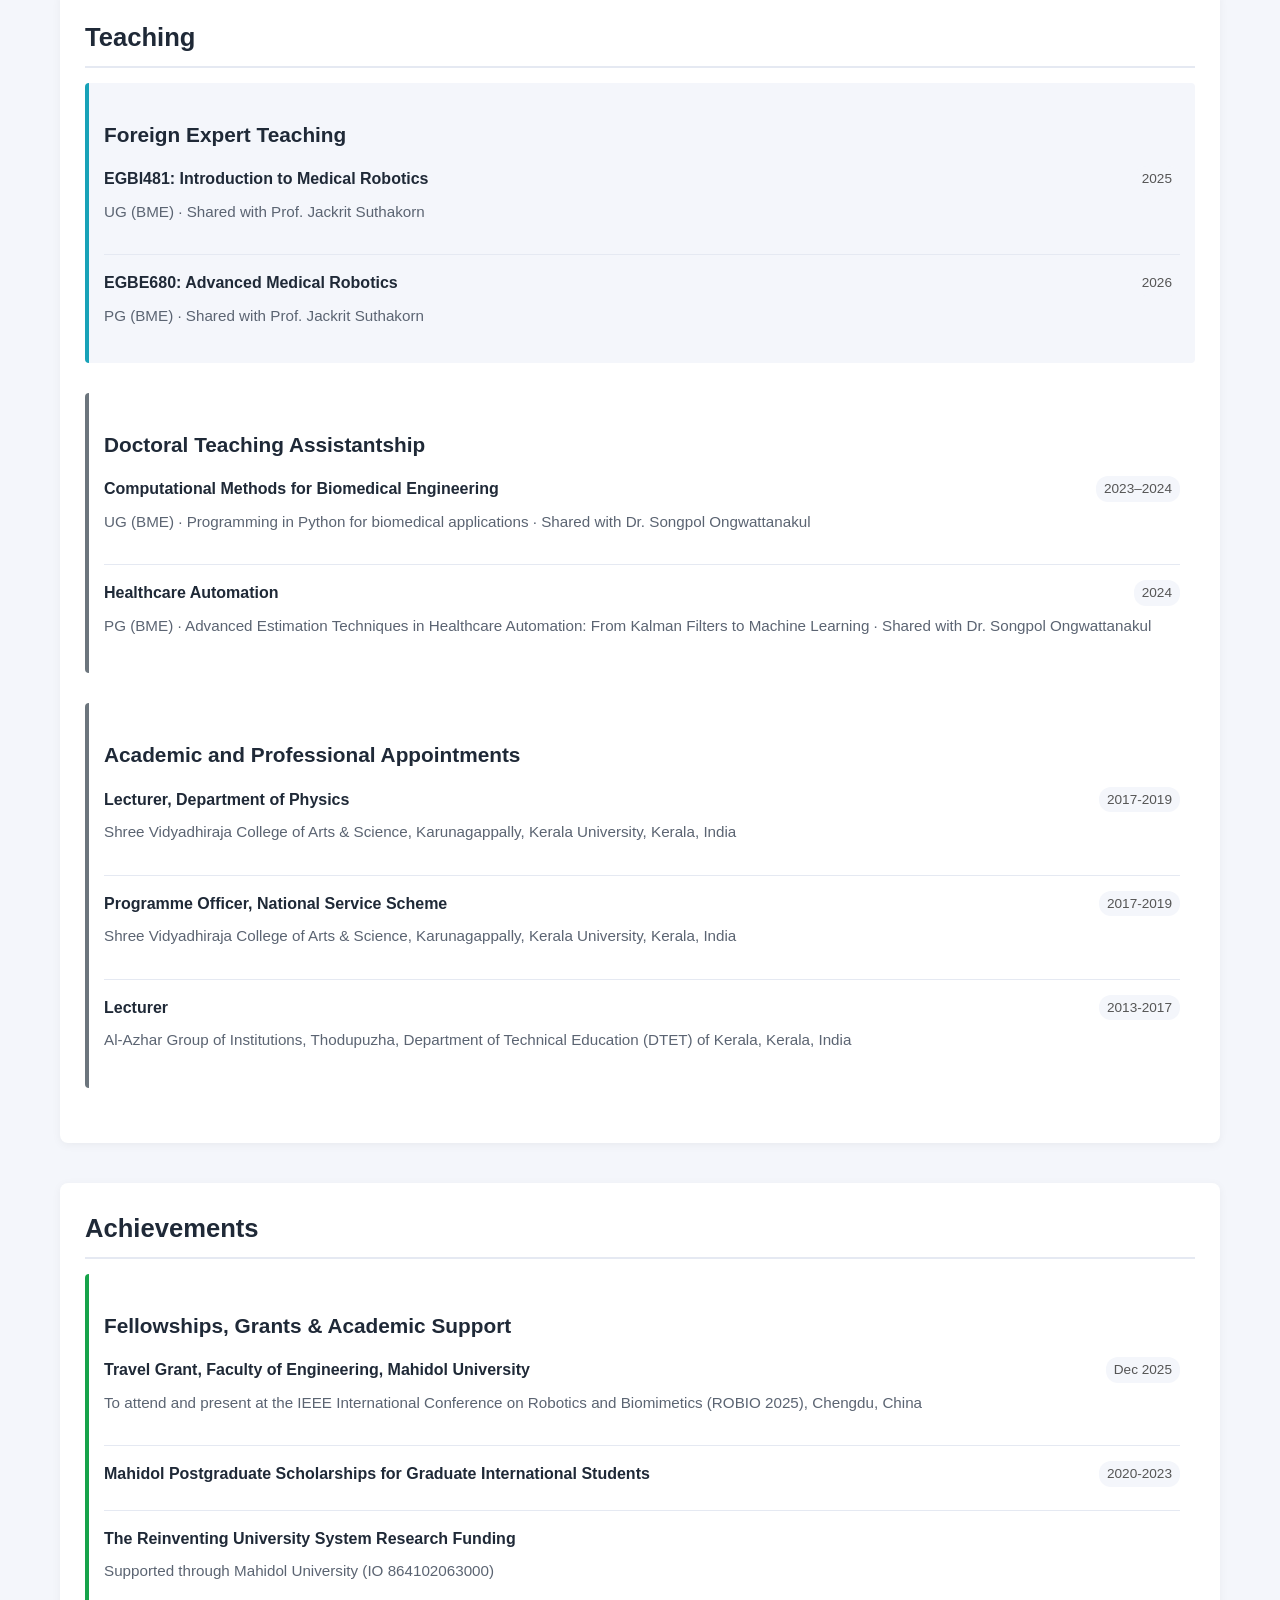
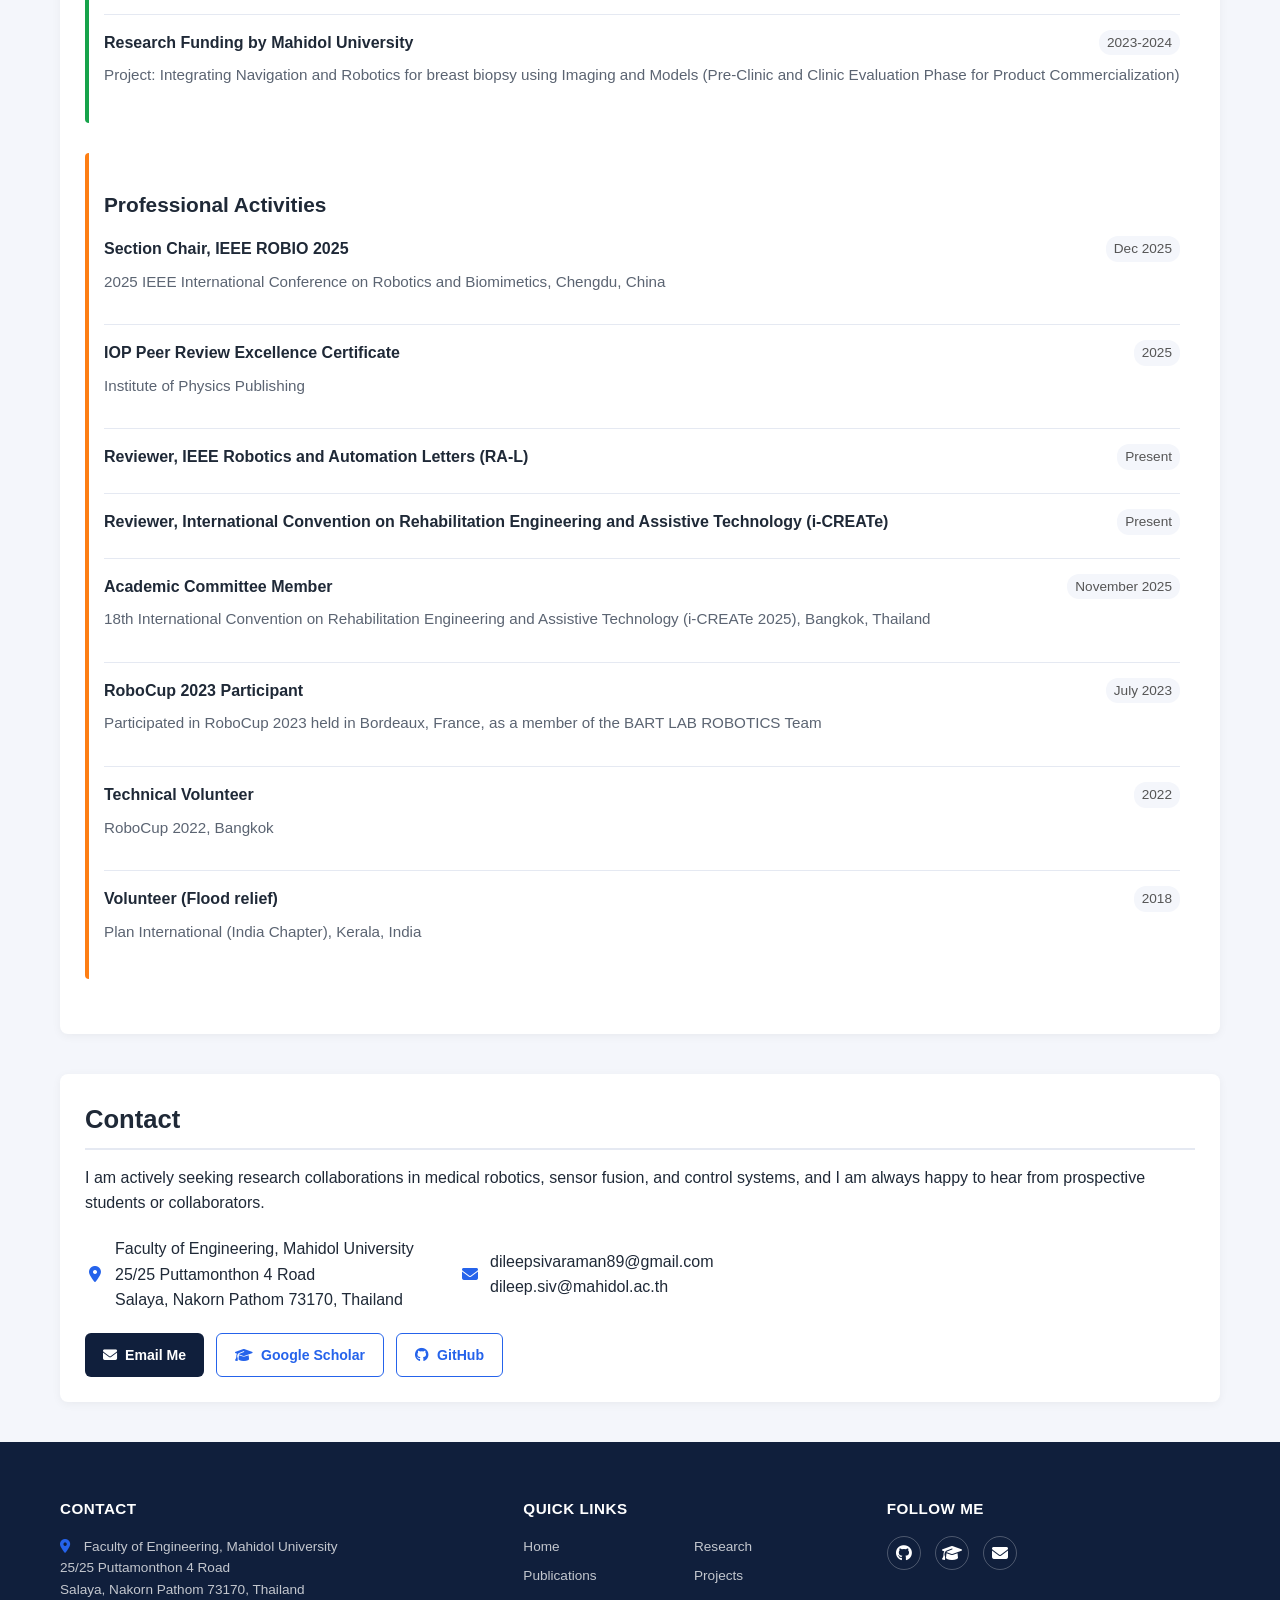
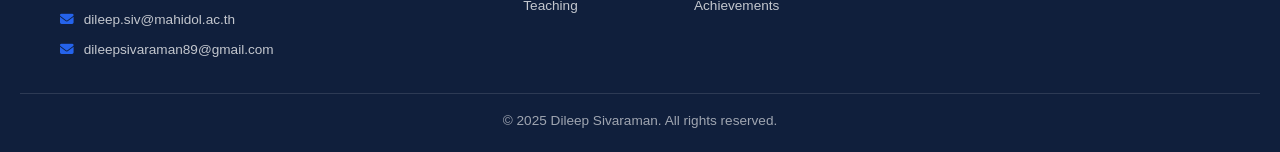
==== commit 11cc424c: "Update index.html" ====
--- a/index.html
+++ b/index.html
@@ -44,7 +44,7 @@
                         Mahidol University, Thailand
                     </p>
                     <div class="hero-buttons">
-                        <a href="Dileep_Sivaraman_CV_updated.pdf" target="_blank" class="btn btn-dark"><i class="fas fa-file-pdf"></i> Download CV</a>
+                        <a href="cv.pdf" target="_blank" class="btn btn-dark"><i class="fas fa-file-pdf"></i> Download CV</a>
                         <a href="https://scholar.google.com/citations?user=R_I4Ut0AAAAJ&hl=en&oi=ao" target="_blank" class="btn btn-outline"><i class="fas fa-graduation-cap"></i> Google Scholar</a>
                         <a href="https://github.com/dileepsivaraman007" target="_blank" class="btn btn-outline"><i class="fab fa-github"></i> GitHub</a>
                         <a href="mailto:dileepsivaraman89@gmail.com" class="btn btn-outline"><i class="fas fa-envelope"></i> Email Me</a>
--- a/styles.css
+++ b/styles.css
@@ -175,7 +175,7 @@
 
 .hero-grid {
     display: grid;
-    grid-template-columns: 240px 1fr;
+    grid-template-columns: 120px 1fr;
     gap: 40px;
     align-items: center;
     background: linear-gradient(120deg, #eef2fb, #f7f9fd);
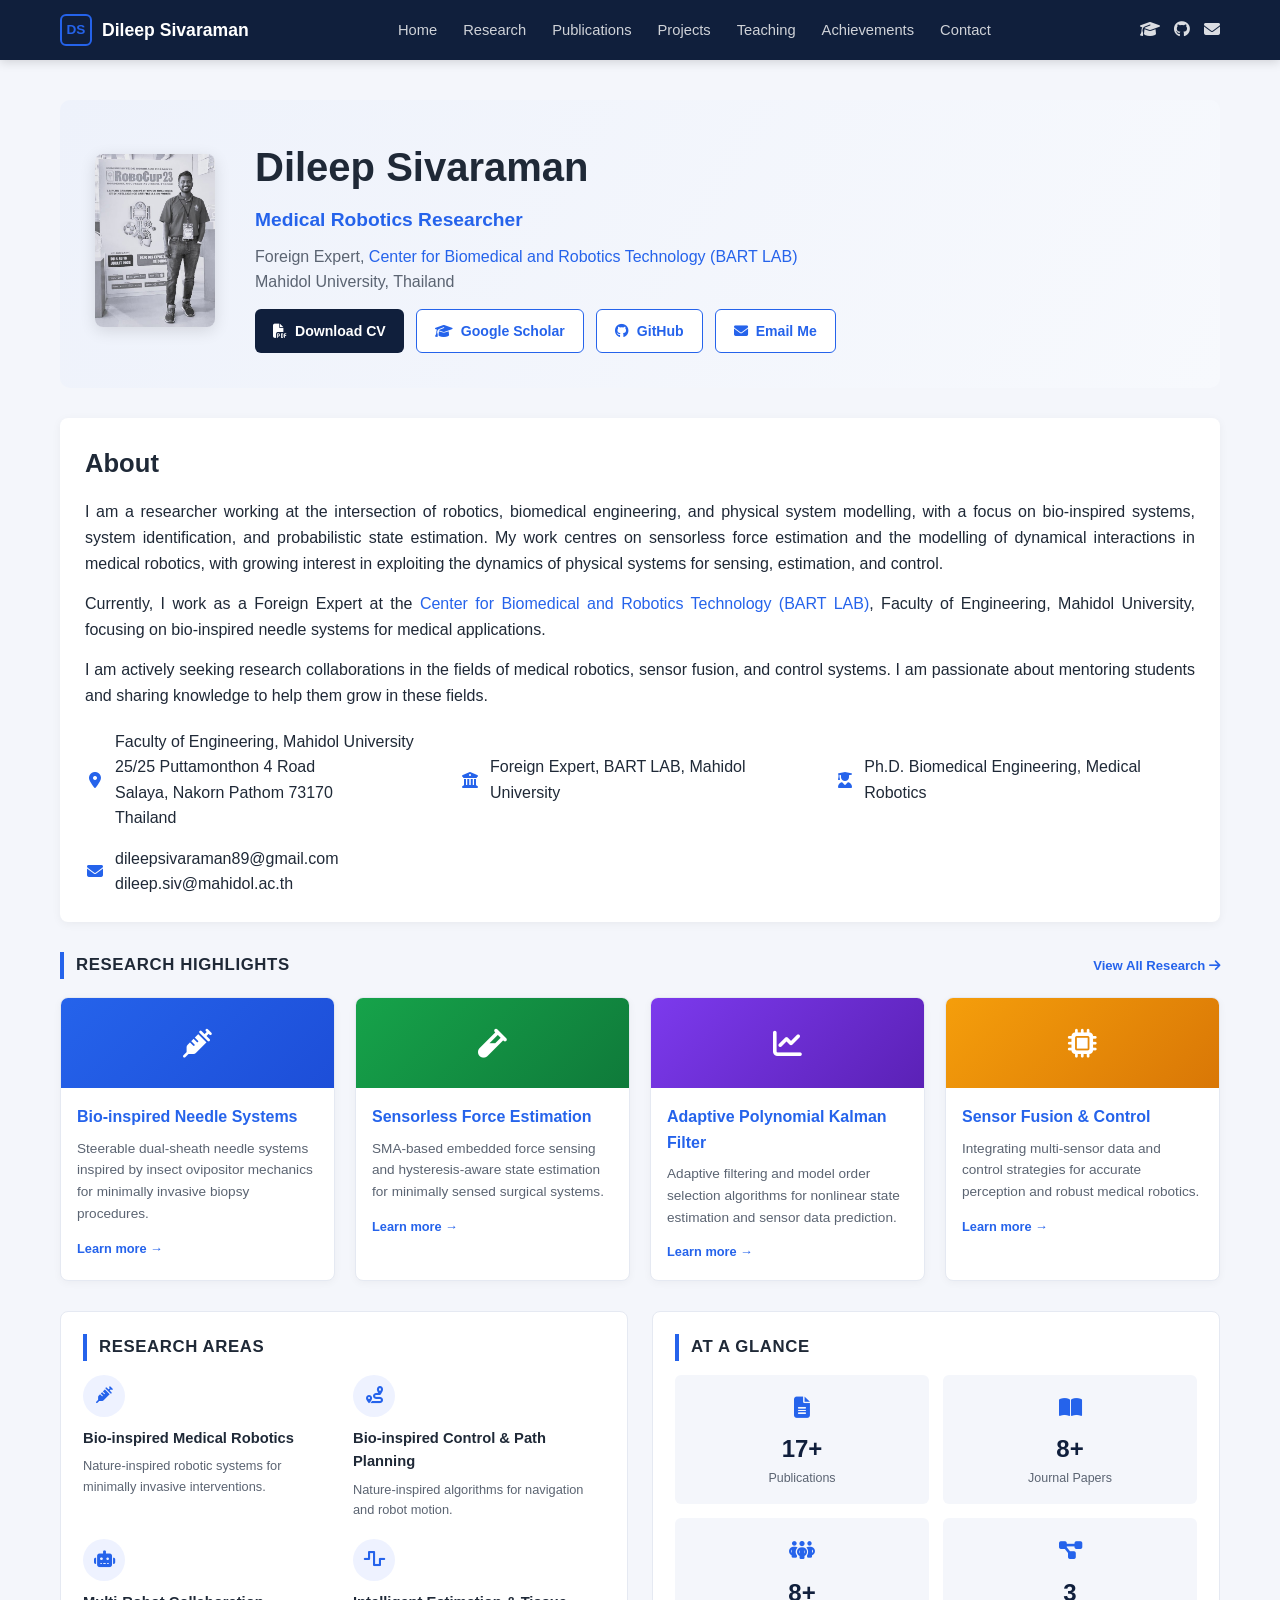
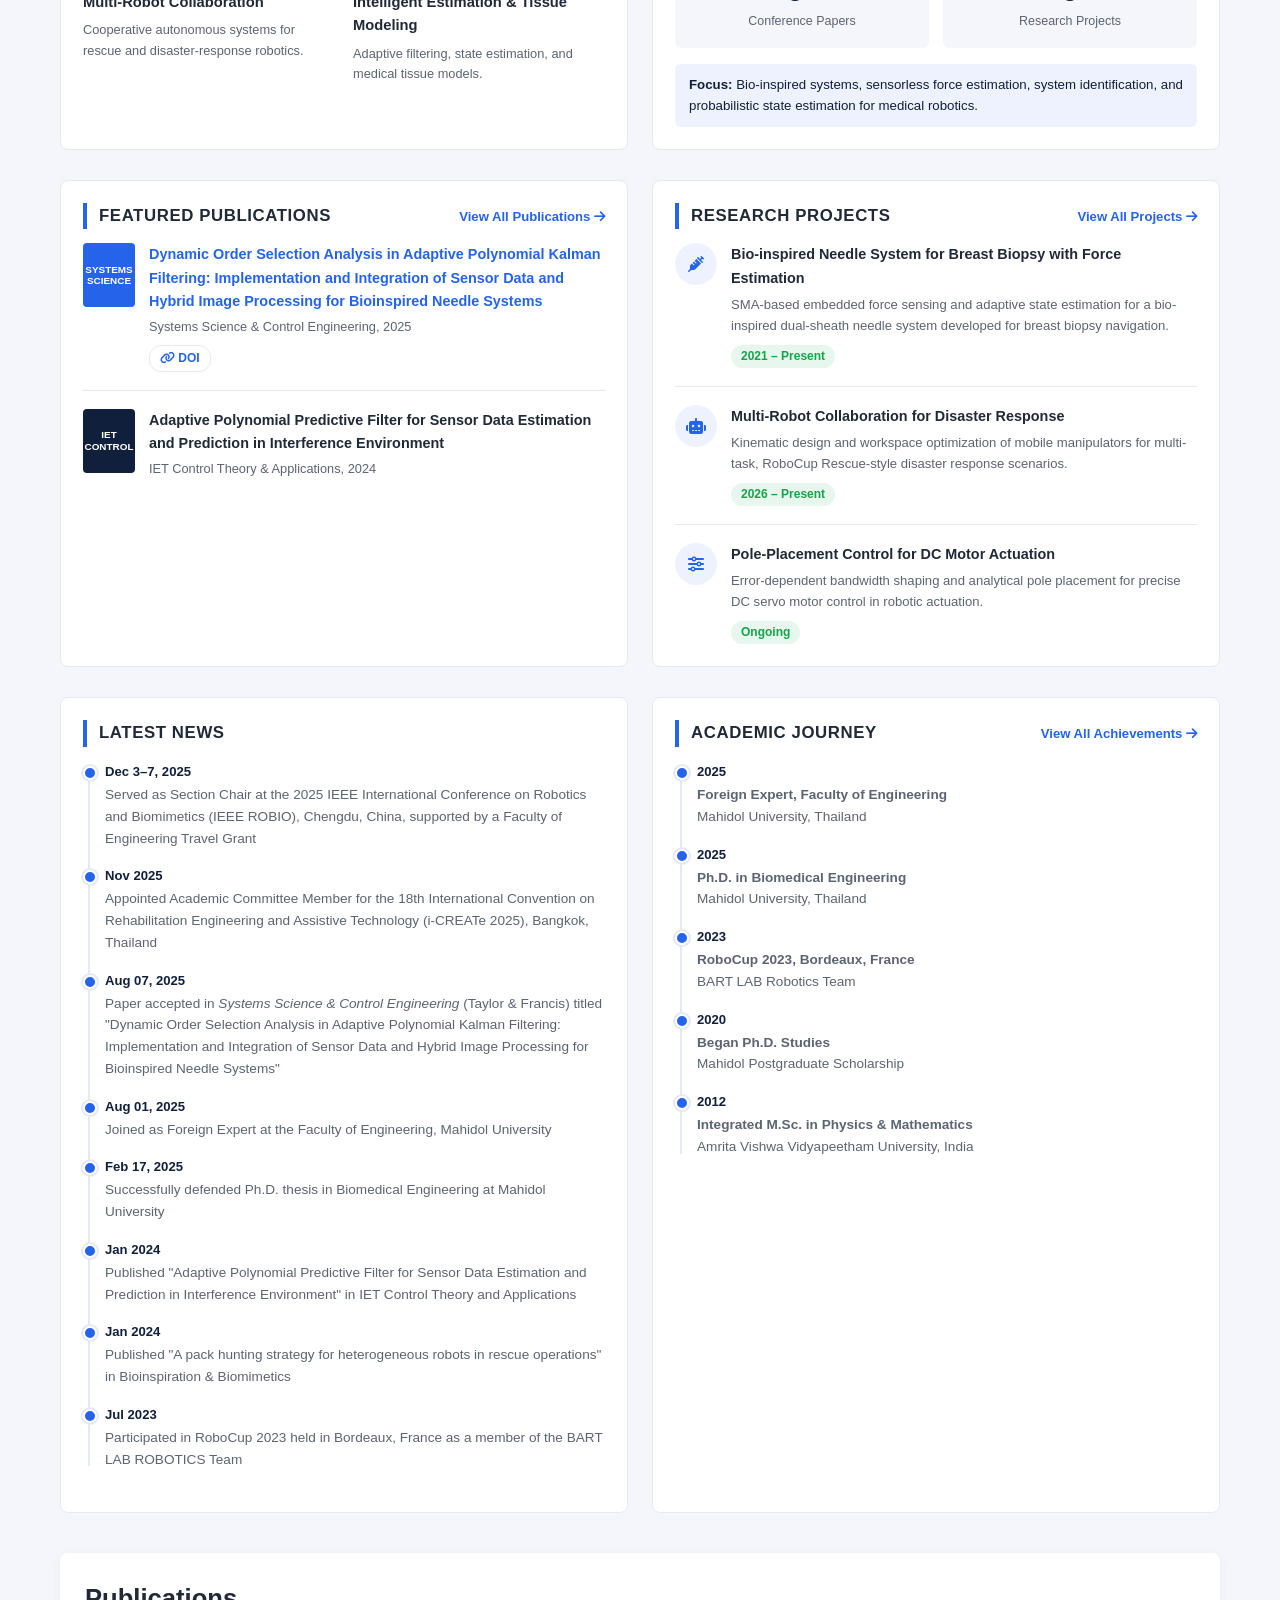
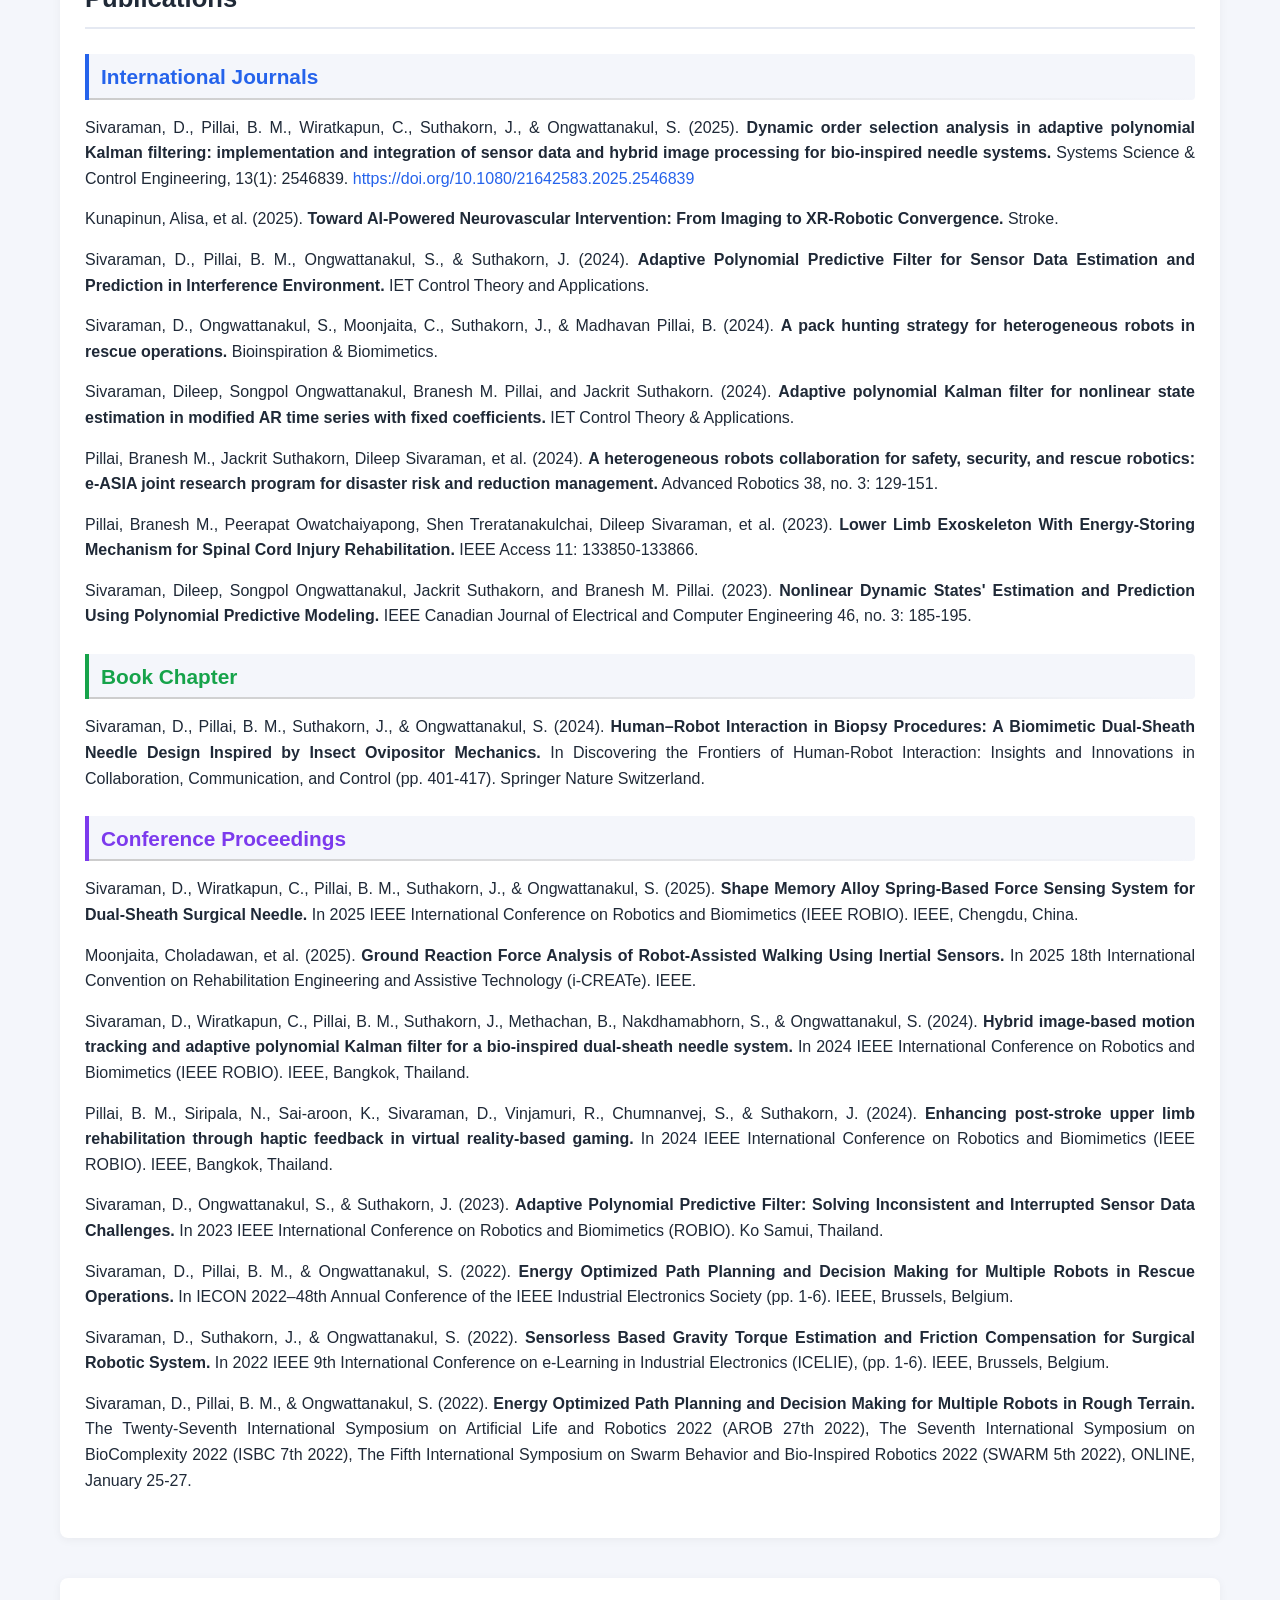
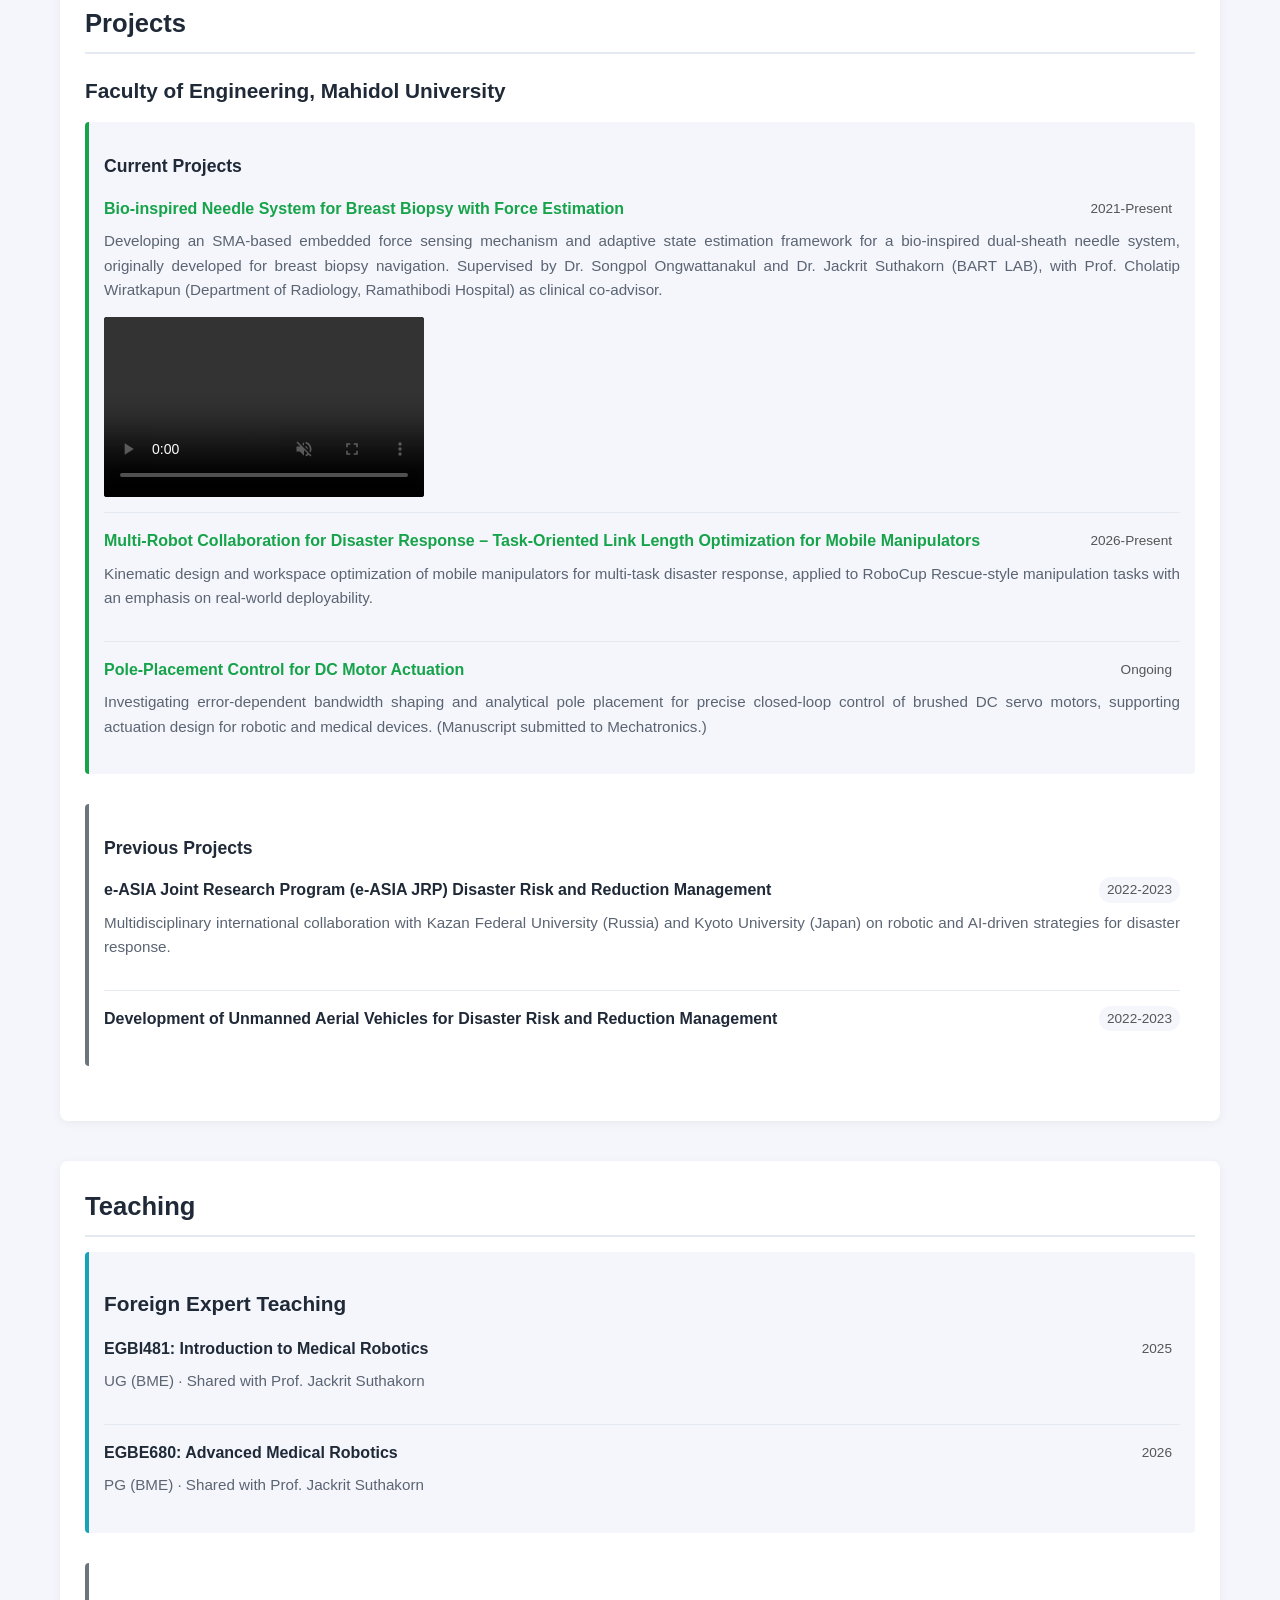
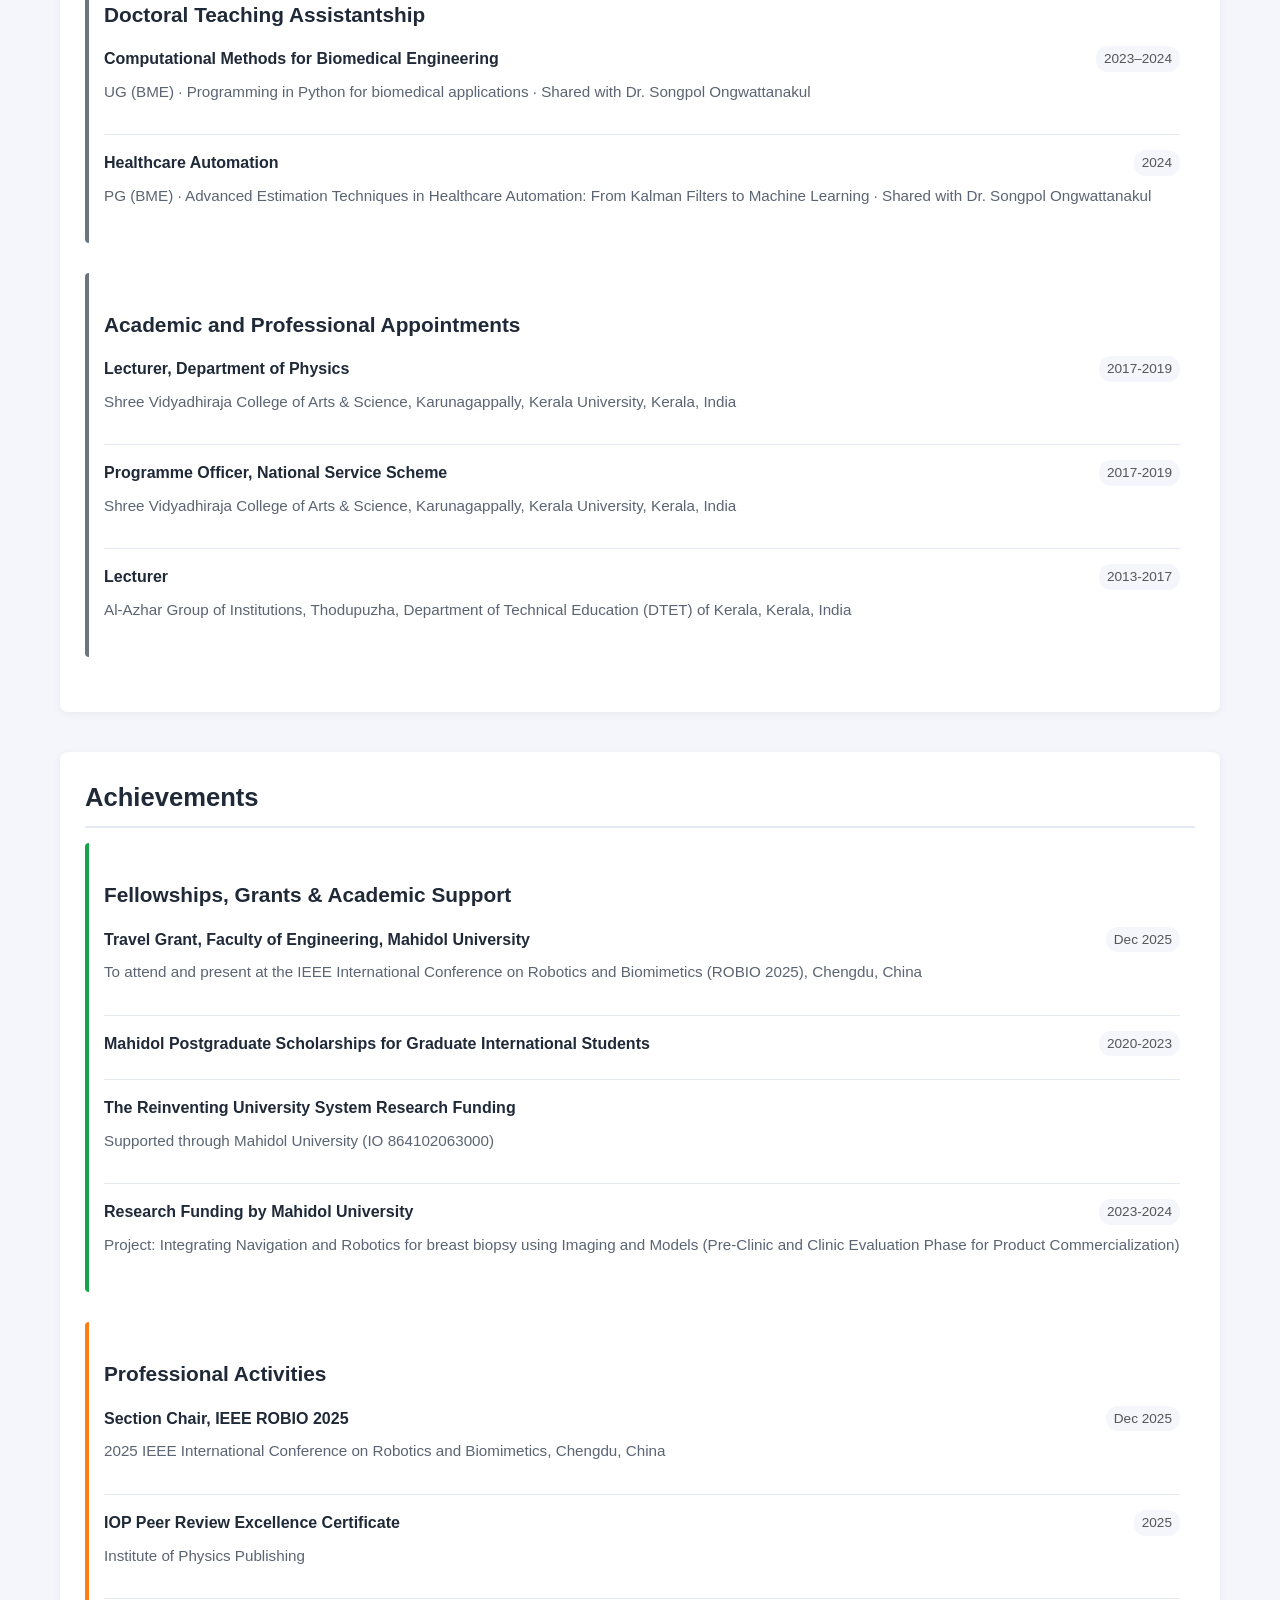
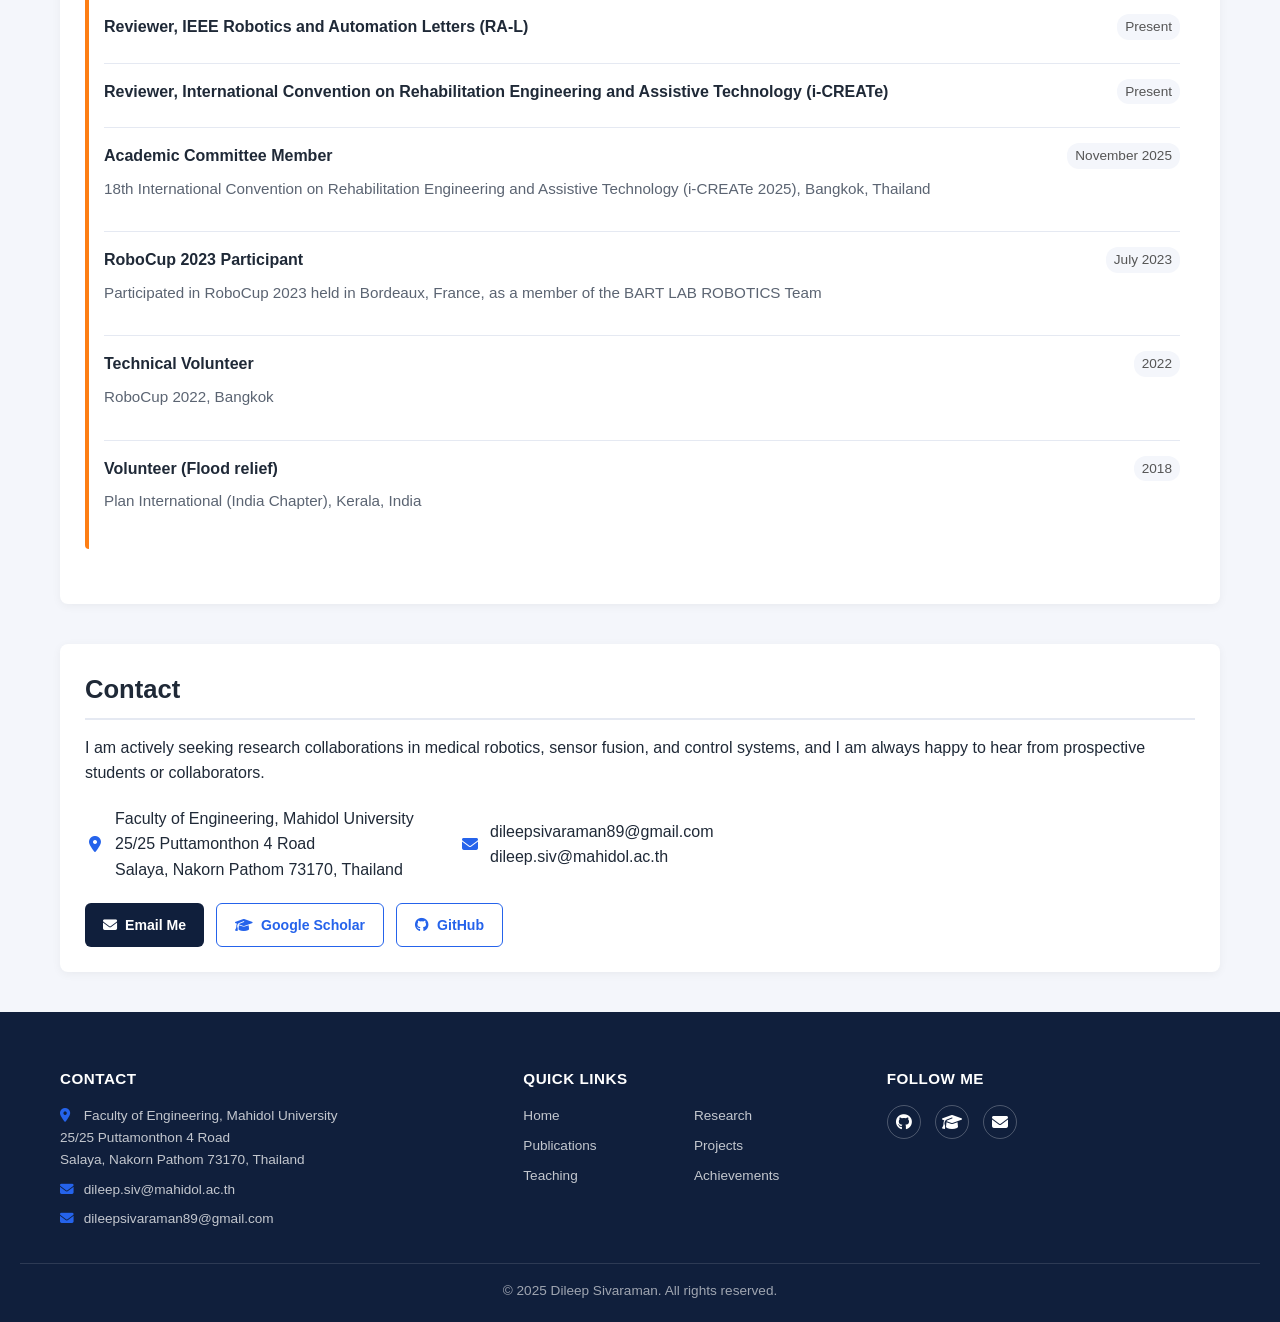
==== commit a6a8f4c4: "Update index.html" ====
--- a/index.html
+++ b/index.html
@@ -4,7 +4,7 @@
     <meta charset="UTF-8">
     <meta name="viewport" content="width=device-width, initial-scale=1.0">
     <title>Dileep Sivaraman</title>
-    <link rel="stylesheet" href="styles.css?v=2">
+    <link rel="stylesheet" href="styles.css?v=4">
     <link rel="stylesheet" href="https://cdnjs.cloudflare.com/ajax/libs/font-awesome/6.4.0/css/all.min.css">
 </head>
 <body>
@@ -17,7 +17,6 @@
                     <li><a href="#research">Research</a></li>
                     <li><a href="#publications">Publications</a></li>
                     <li><a href="#projects">Projects</a></li>
-                    <li><a href="#news">News</a></li>
                     <li><a href="#teaching">Teaching</a></li>
                     <li><a href="#achievements">Achievements</a></li>
                     <li><a href="#contact">Contact</a></li>
@@ -44,7 +43,7 @@
                         Mahidol University, Thailand
                     </p>
                     <div class="hero-buttons">
-                        <a href="cv.pdf" target="_blank" class="btn btn-dark"><i class="fas fa-file-pdf"></i> Download CV</a>
+                        <a href="Dileep_Sivaraman_CV_updated.pdf" target="_blank" class="btn btn-dark"><i class="fas fa-file-pdf"></i> Download CV</a>
                         <a href="https://scholar.google.com/citations?user=R_I4Ut0AAAAJ&hl=en&oi=ao" target="_blank" class="btn btn-outline"><i class="fas fa-graduation-cap"></i> Google Scholar</a>
                         <a href="https://github.com/dileepsivaraman007" target="_blank" class="btn btn-outline"><i class="fab fa-github"></i> GitHub</a>
                         <a href="mailto:dileepsivaraman89@gmail.com" class="btn btn-outline"><i class="fas fa-envelope"></i> Email Me</a>
@@ -237,16 +236,19 @@
                 <div class="panel">
                     <div class="section-label section-label-tight">
                         <h2>Latest News</h2>
-                        <a href="#news">View All News <i class="fas fa-arrow-right"></i></a>
-                    </div>
-                    <ul class="timeline">
-                        <li class="timeline-item">
-                            <span class="timeline-date">Dec 2025</span>
-                            <p>Served as Section Chair, IEEE ROBIO 2025, Chengdu, China</p>
+                    </div>
+                    <ul class="timeline timeline-scroll">
+                        <li class="timeline-item">
+                            <span class="timeline-date">Dec 3&ndash;7, 2025</span>
+                            <p>Served as Section Chair at the 2025 IEEE International Conference on Robotics and Biomimetics (IEEE ROBIO), Chengdu, China, supported by a Faculty of Engineering Travel Grant</p>
+                        </li>
+                        <li class="timeline-item">
+                            <span class="timeline-date">Nov 2025</span>
+                            <p>Appointed Academic Committee Member for the 18th International Convention on Rehabilitation Engineering and Assistive Technology (i-CREATe 2025), Bangkok, Thailand</p>
                         </li>
                         <li class="timeline-item">
                             <span class="timeline-date">Aug 07, 2025</span>
-                            <p>Paper accepted in Systems Science &amp; Control Engineering (Taylor &amp; Francis)</p>
+                            <p>Paper accepted in <em>Systems Science &amp; Control Engineering</em> (Taylor &amp; Francis) titled "Dynamic Order Selection Analysis in Adaptive Polynomial Kalman Filtering: Implementation and Integration of Sensor Data and Hybrid Image Processing for Bioinspired Needle Systems"</p>
                         </li>
                         <li class="timeline-item">
                             <span class="timeline-date">Aug 01, 2025</span>
@@ -254,11 +256,19 @@
                         </li>
                         <li class="timeline-item">
                             <span class="timeline-date">Feb 17, 2025</span>
-                            <p>Successfully defended Ph.D. thesis in Biomedical Engineering</p>
+                            <p>Successfully defended Ph.D. thesis in Biomedical Engineering at Mahidol University</p>
+                        </li>
+                        <li class="timeline-item">
+                            <span class="timeline-date">Jan 2024</span>
+                            <p>Published "Adaptive Polynomial Predictive Filter for Sensor Data Estimation and Prediction in Interference Environment" in IET Control Theory and Applications</p>
+                        </li>
+                        <li class="timeline-item">
+                            <span class="timeline-date">Jan 2024</span>
+                            <p>Published "A pack hunting strategy for heterogeneous robots in rescue operations" in Bioinspiration &amp; Biomimetics</p>
                         </li>
                         <li class="timeline-item">
                             <span class="timeline-date">Jul 2023</span>
-                            <p>Participated in RoboCup 2023, held in Bordeaux, France</p>
+                            <p>Participated in RoboCup 2023 held in Bordeaux, France as a member of the BART LAB ROBOTICS Team</p>
                         </li>
                     </ul>
                 </div>
@@ -417,43 +427,6 @@
             </ul>
           </div>
         </section>
-        <section id="news" class="section-content">
-            <h2>News</h2>
-            <ul class="timeline timeline-full">
-                <li class="timeline-item">
-                    <span class="timeline-date">Dec 3&ndash;7, 2025</span>
-                    <p>Served as Section Chair at the 2025 IEEE International Conference on Robotics and Biomimetics (IEEE ROBIO), Chengdu, China, supported by a Faculty of Engineering Travel Grant</p>
-                </li>
-                <li class="timeline-item">
-                    <span class="timeline-date">Nov 2025</span>
-                    <p>Appointed Academic Committee Member for the 18th International Convention on Rehabilitation Engineering and Assistive Technology (i-CREATe 2025), Bangkok, Thailand</p>
-                </li>
-                <li class="timeline-item">
-                    <span class="timeline-date">Aug 07, 2025</span>
-                    <p>Paper accepted in <em>Systems Science &amp; Control Engineering</em> (Taylor &amp; Francis) titled "Dynamic Order Selection Analysis in Adaptive Polynomial Kalman Filtering: Implementation and Integration of Sensor Data and Hybrid Image Processing for Bioinspired Needle Systems"</p>
-                </li>
-                <li class="timeline-item">
-                    <span class="timeline-date">Aug 01, 2025</span>
-                    <p>Joined as Foreign Expert at the Faculty of Engineering, Mahidol University</p>
-                </li>
-                <li class="timeline-item">
-                    <span class="timeline-date">Feb 17, 2025</span>
-                    <p>Successfully defended Ph.D. thesis in Biomedical Engineering at Mahidol University</p>
-                </li>
-                <li class="timeline-item">
-                    <span class="timeline-date">Jan 2024</span>
-                    <p>Published "Adaptive Polynomial Predictive Filter for Sensor Data Estimation and Prediction in Interference Environment" in IET Control Theory and Applications</p>
-                </li>
-                <li class="timeline-item">
-                    <span class="timeline-date">Jan 2024</span>
-                    <p>Published "A pack hunting strategy for heterogeneous robots in rescue operations" in Bioinspiration &amp; Biomimetics</p>
-                </li>
-                <li class="timeline-item">
-                    <span class="timeline-date">Jul 2023</span>
-                    <p>Participated in RoboCup 2023 held in Bordeaux, France as a member of the BART LAB ROBOTICS Team</p>
-                </li>
-            </ul>
-        </section>
         <section id="teaching" class="section-content">
           <h2>Teaching</h2>
           <div class="teaching-category current-teaching">
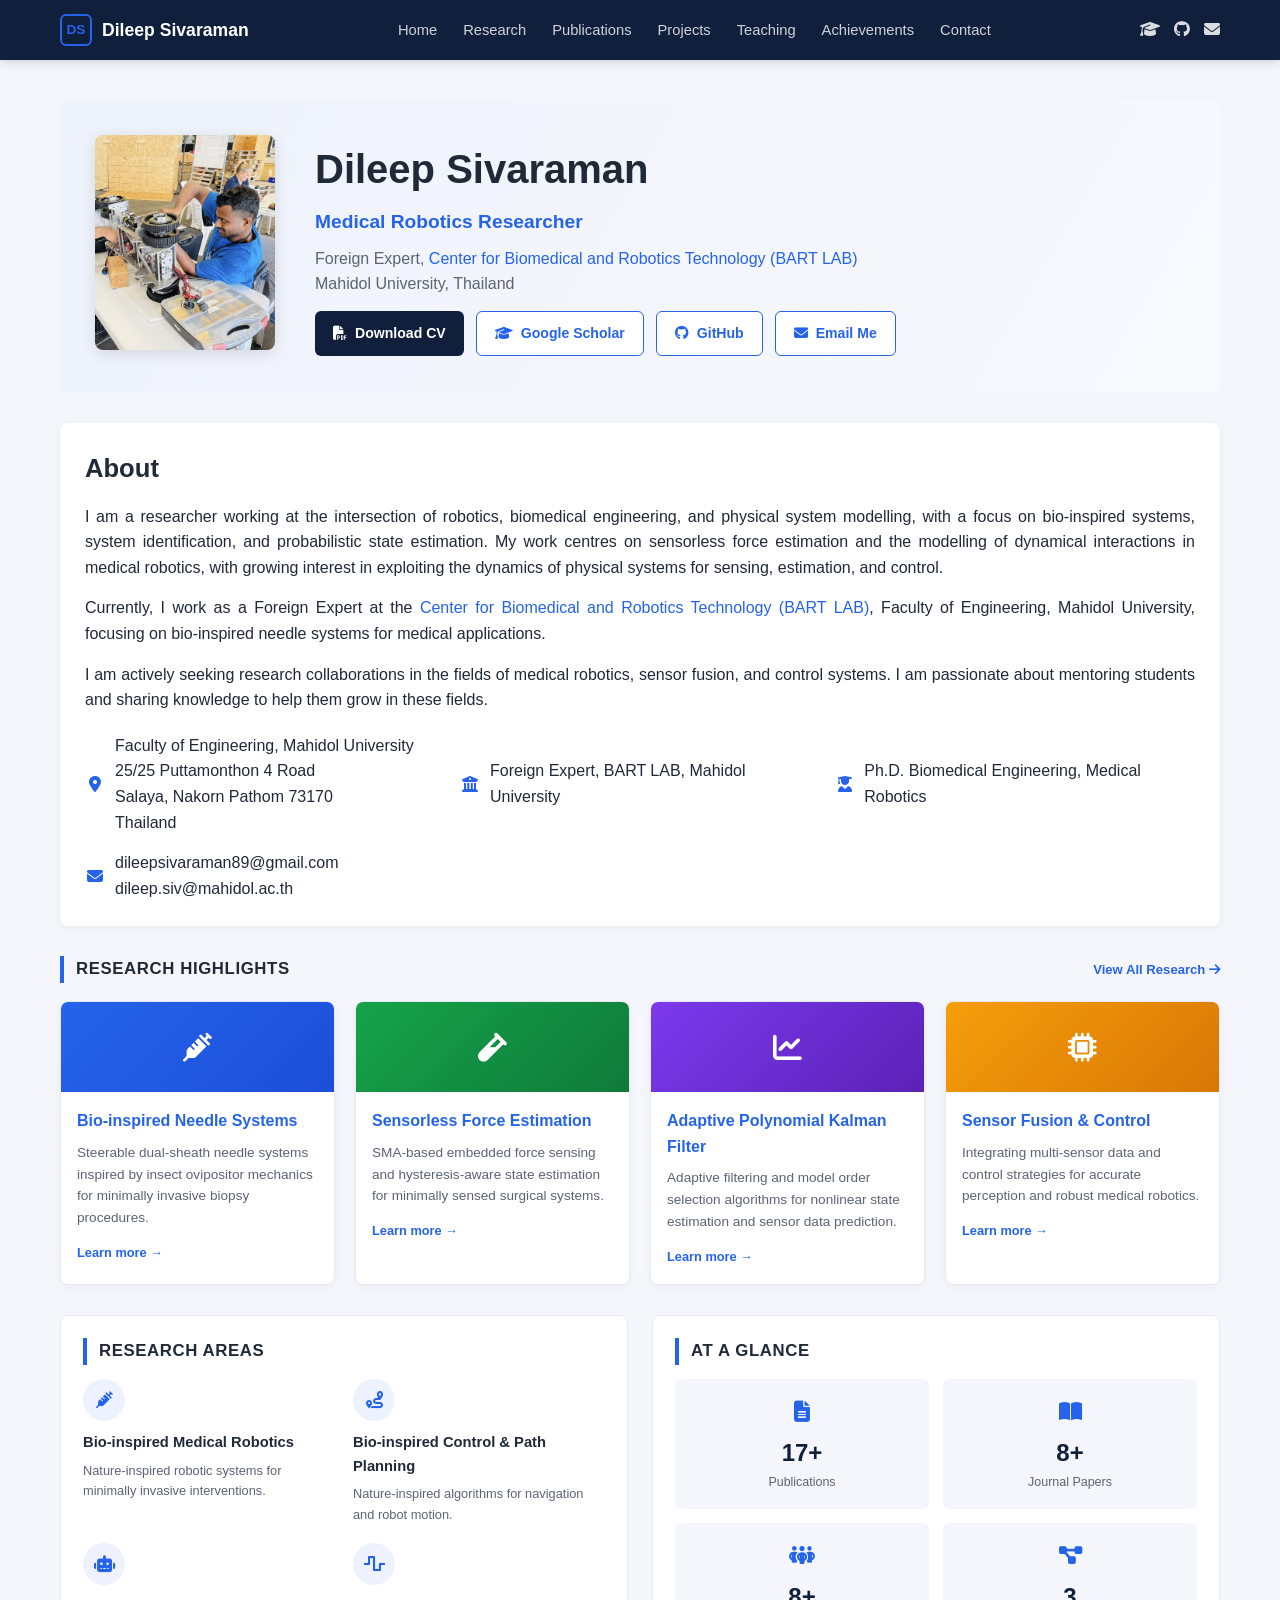
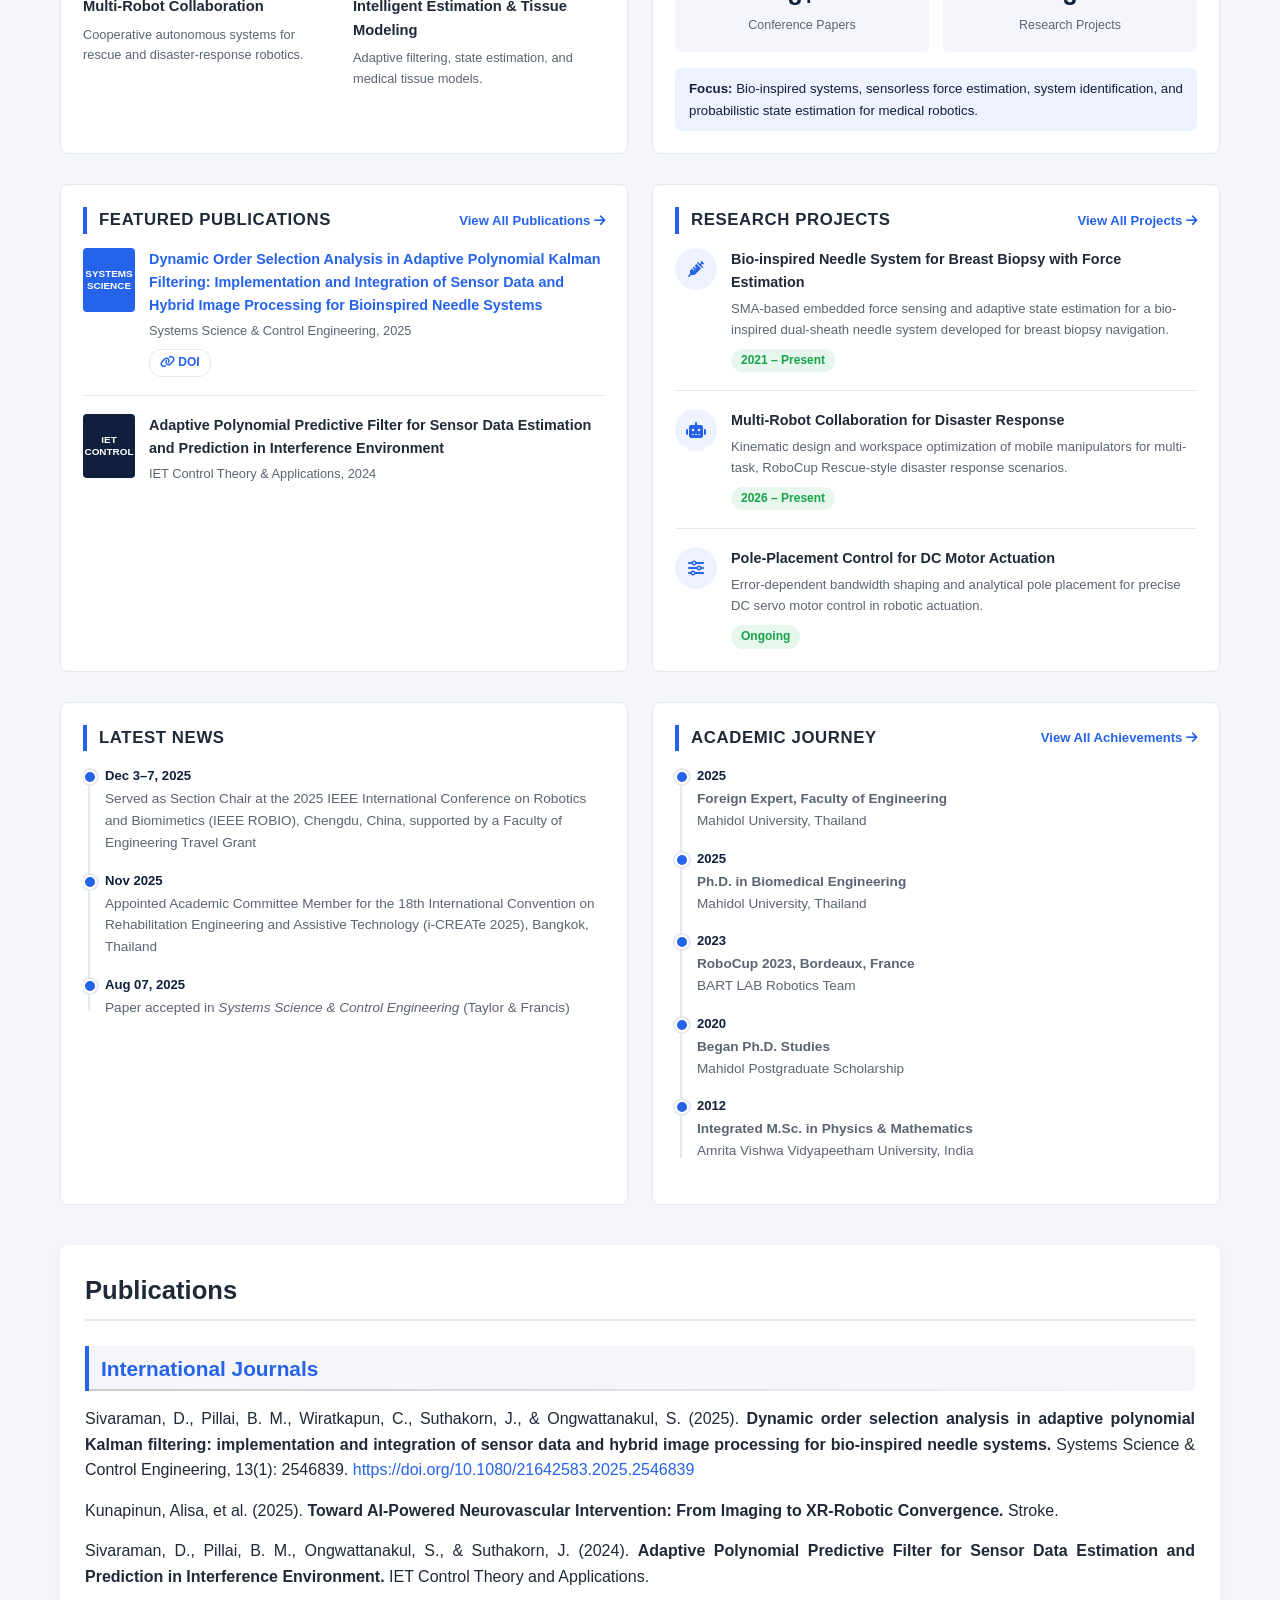
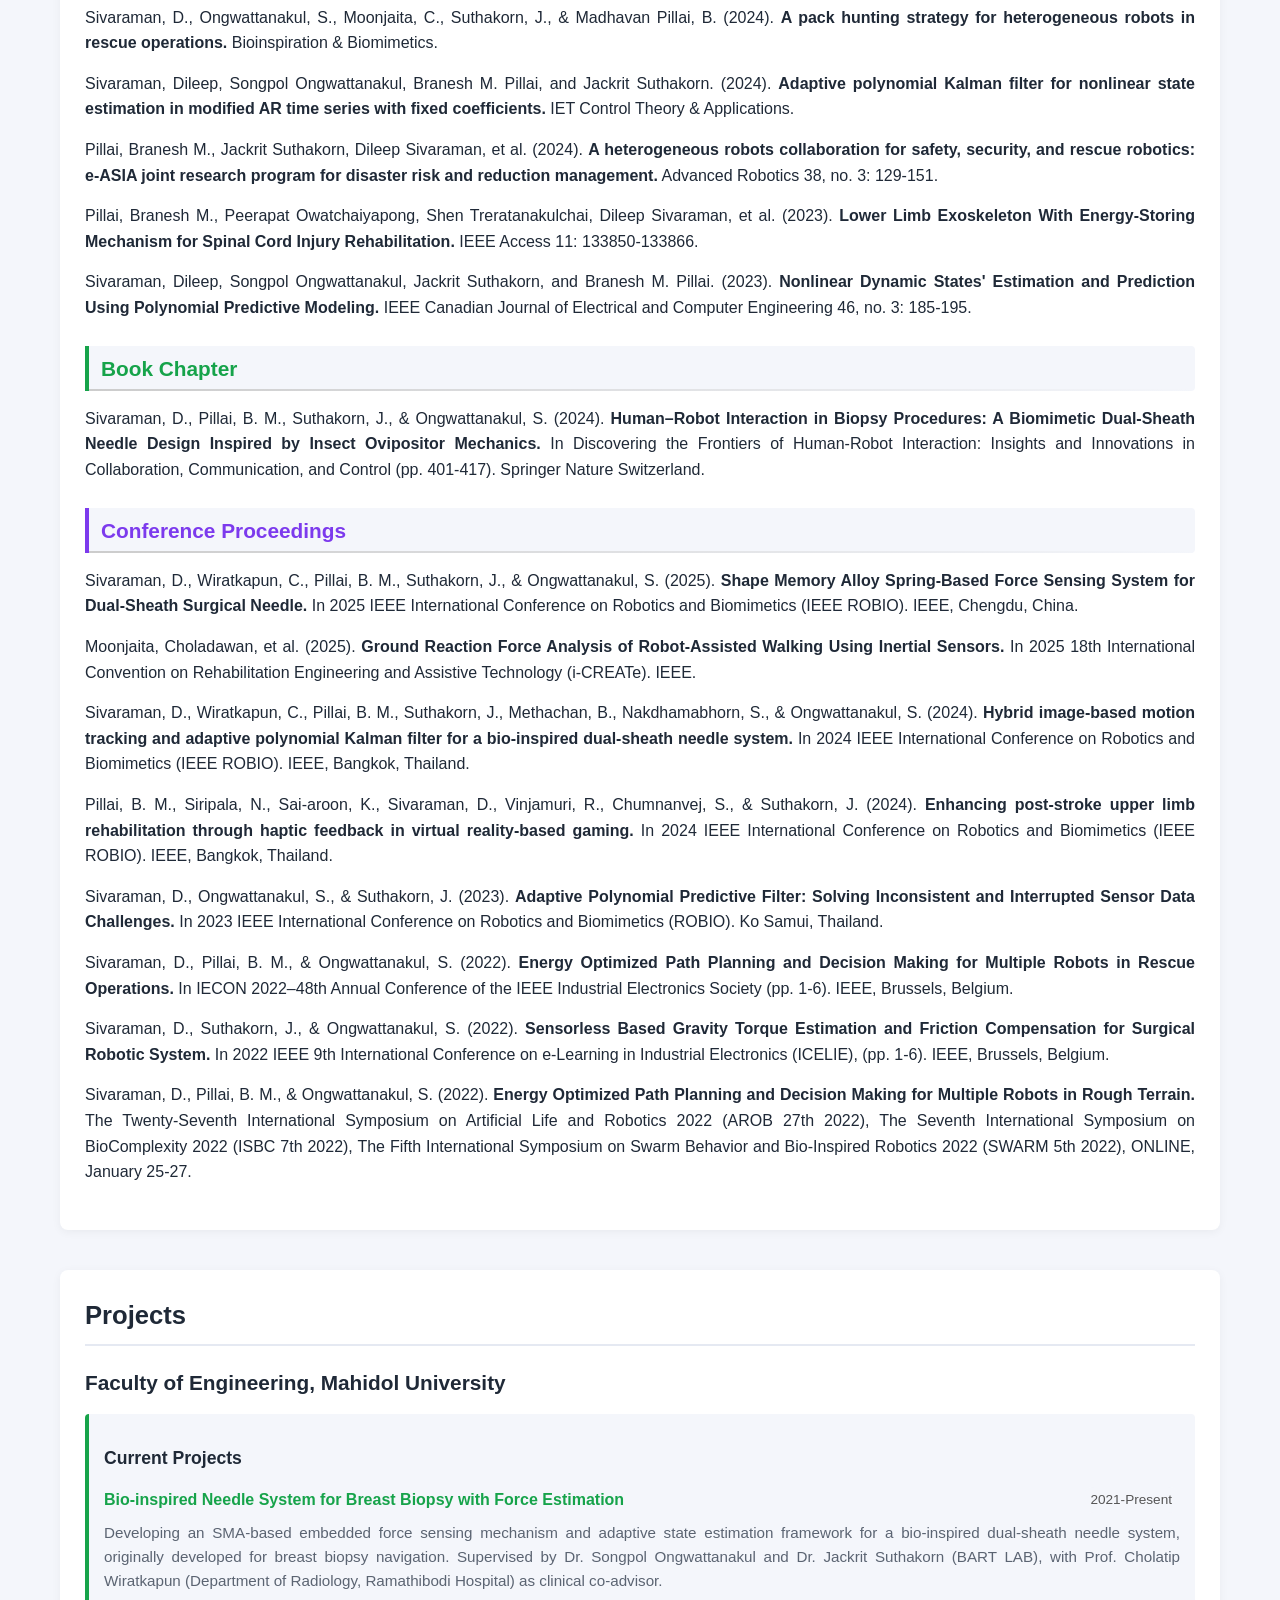
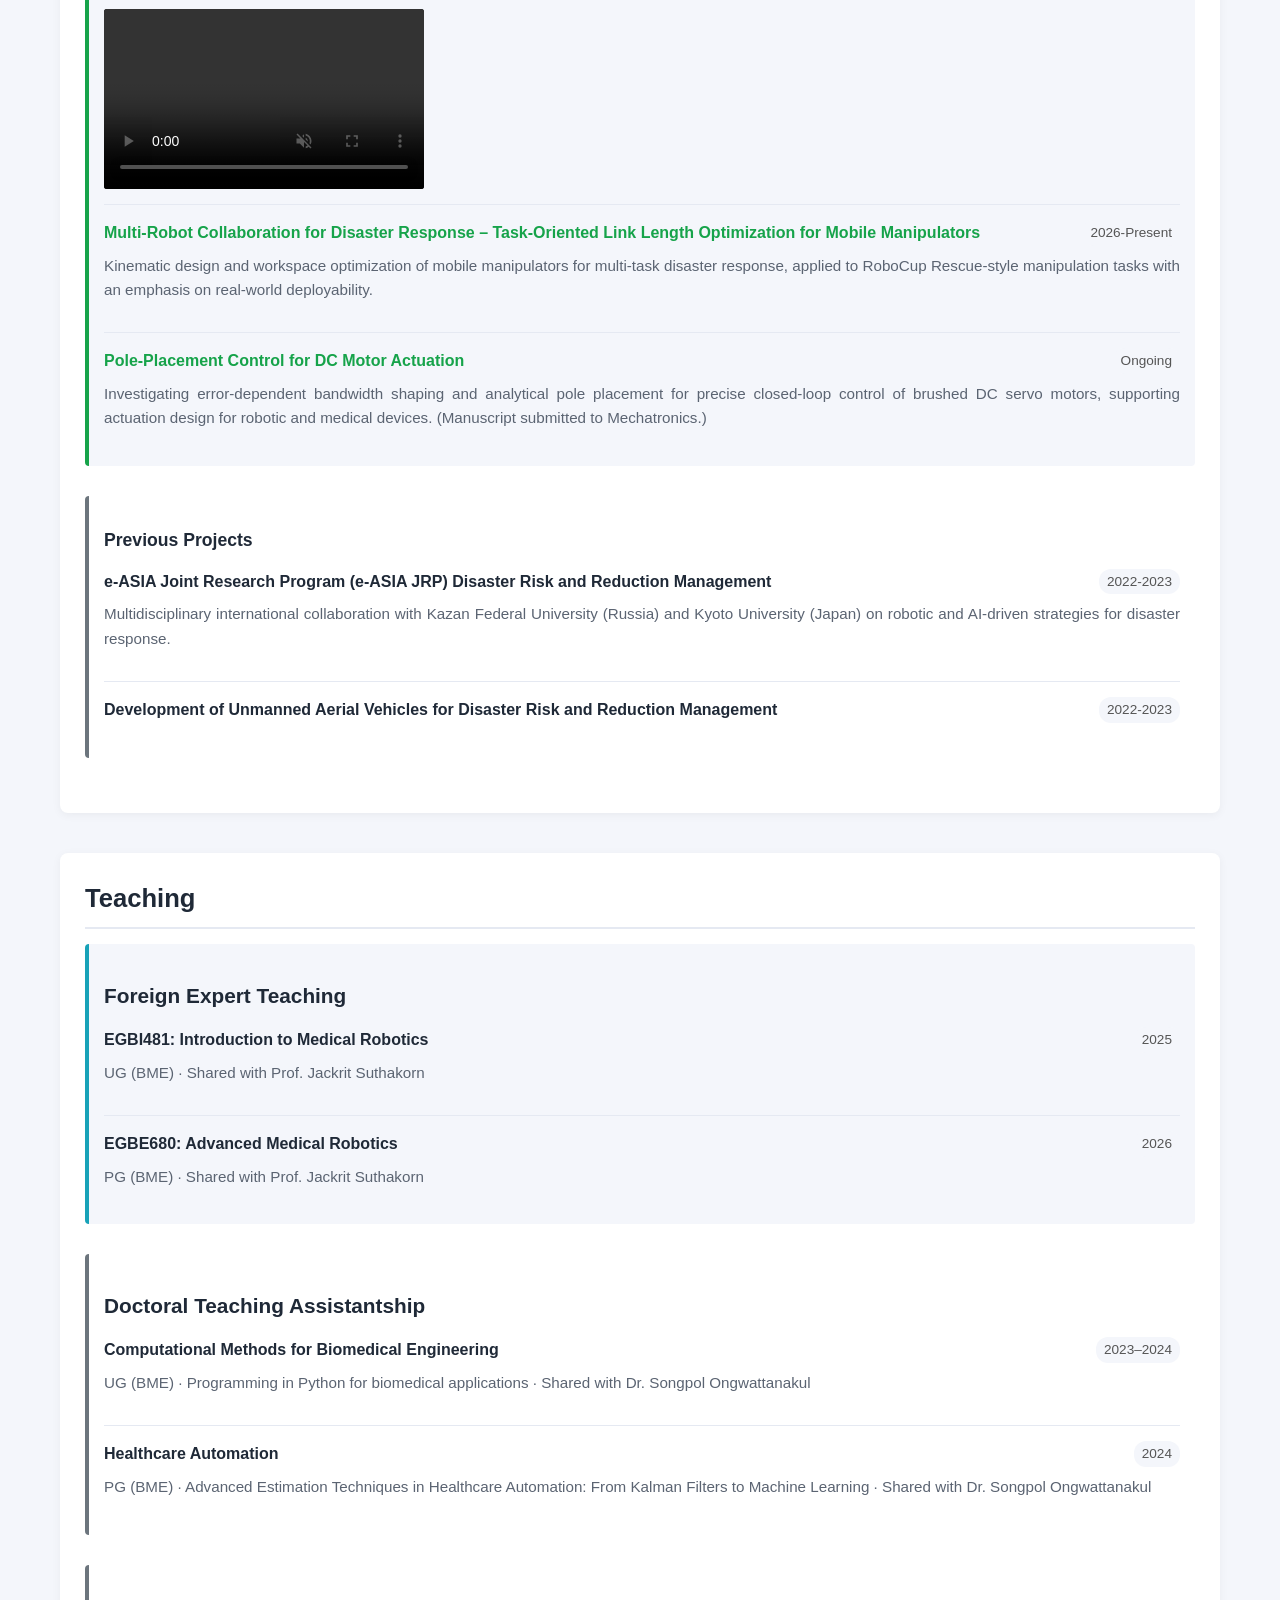
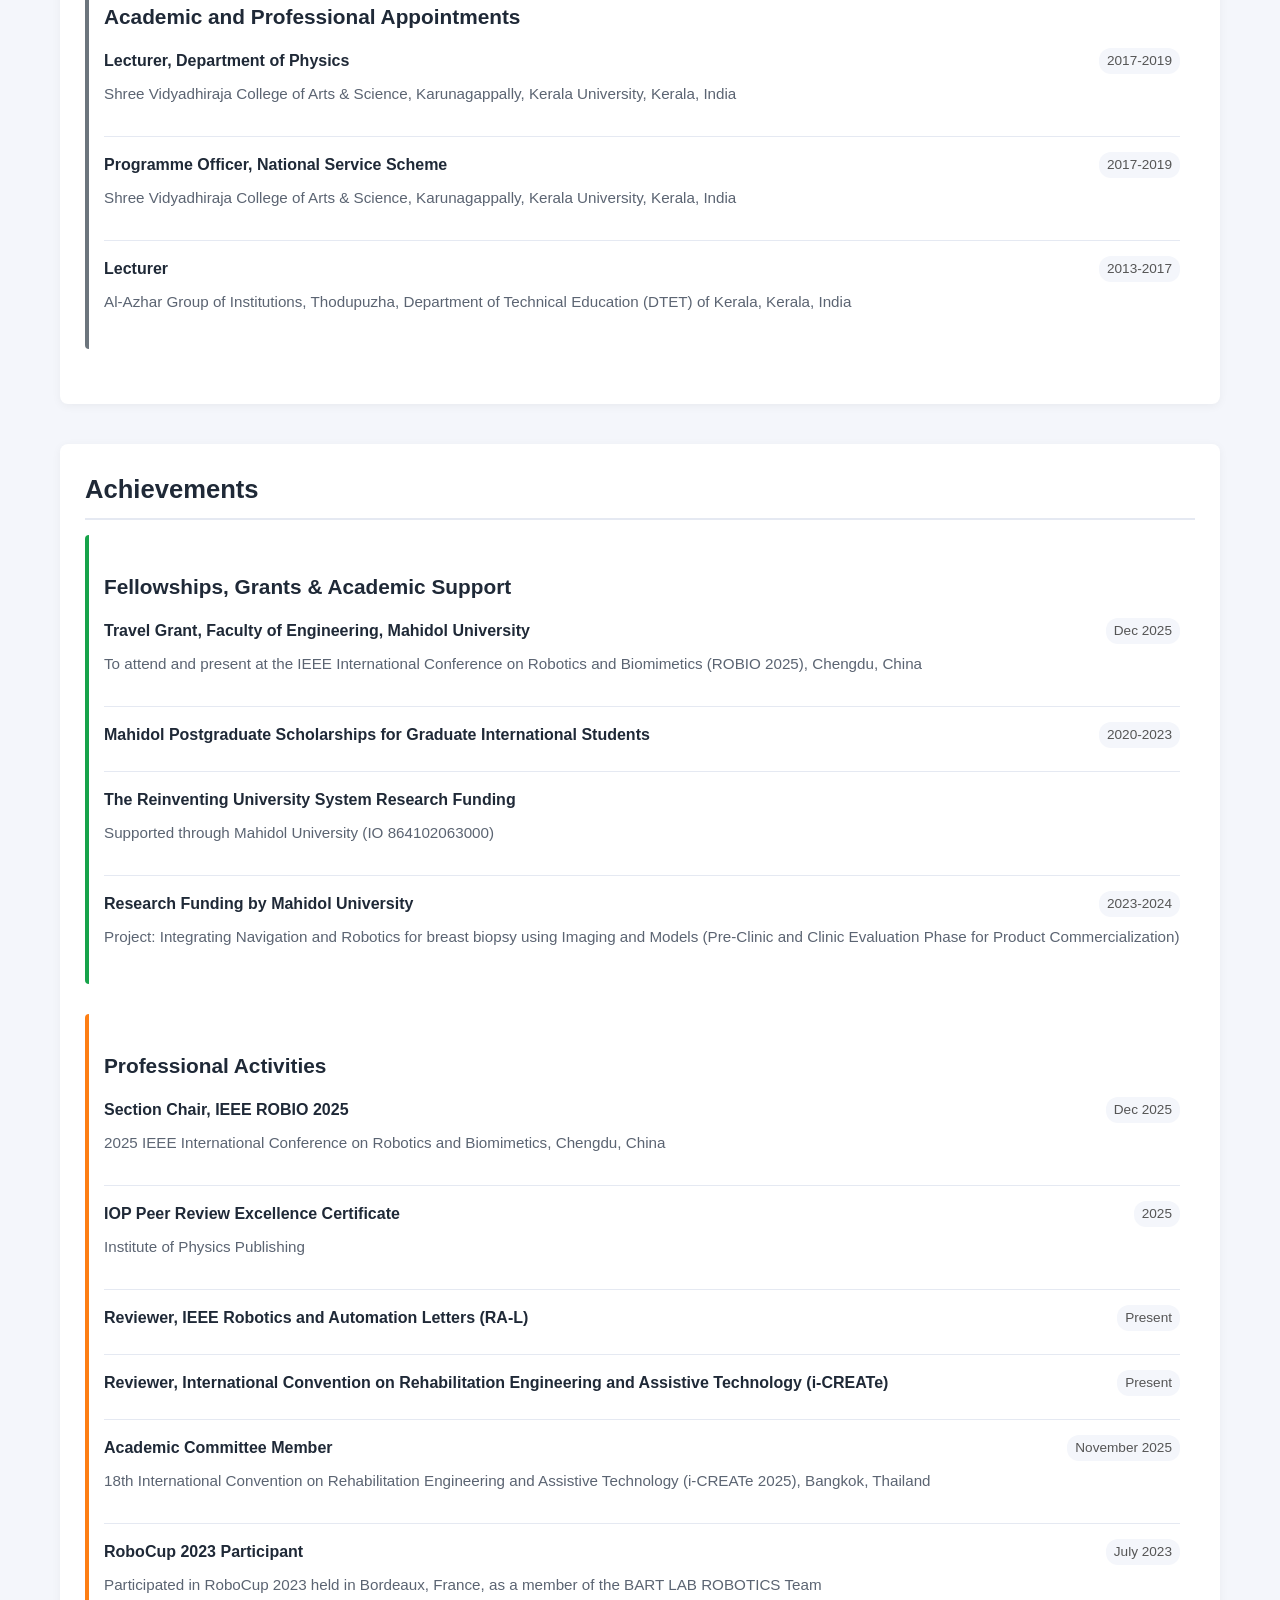
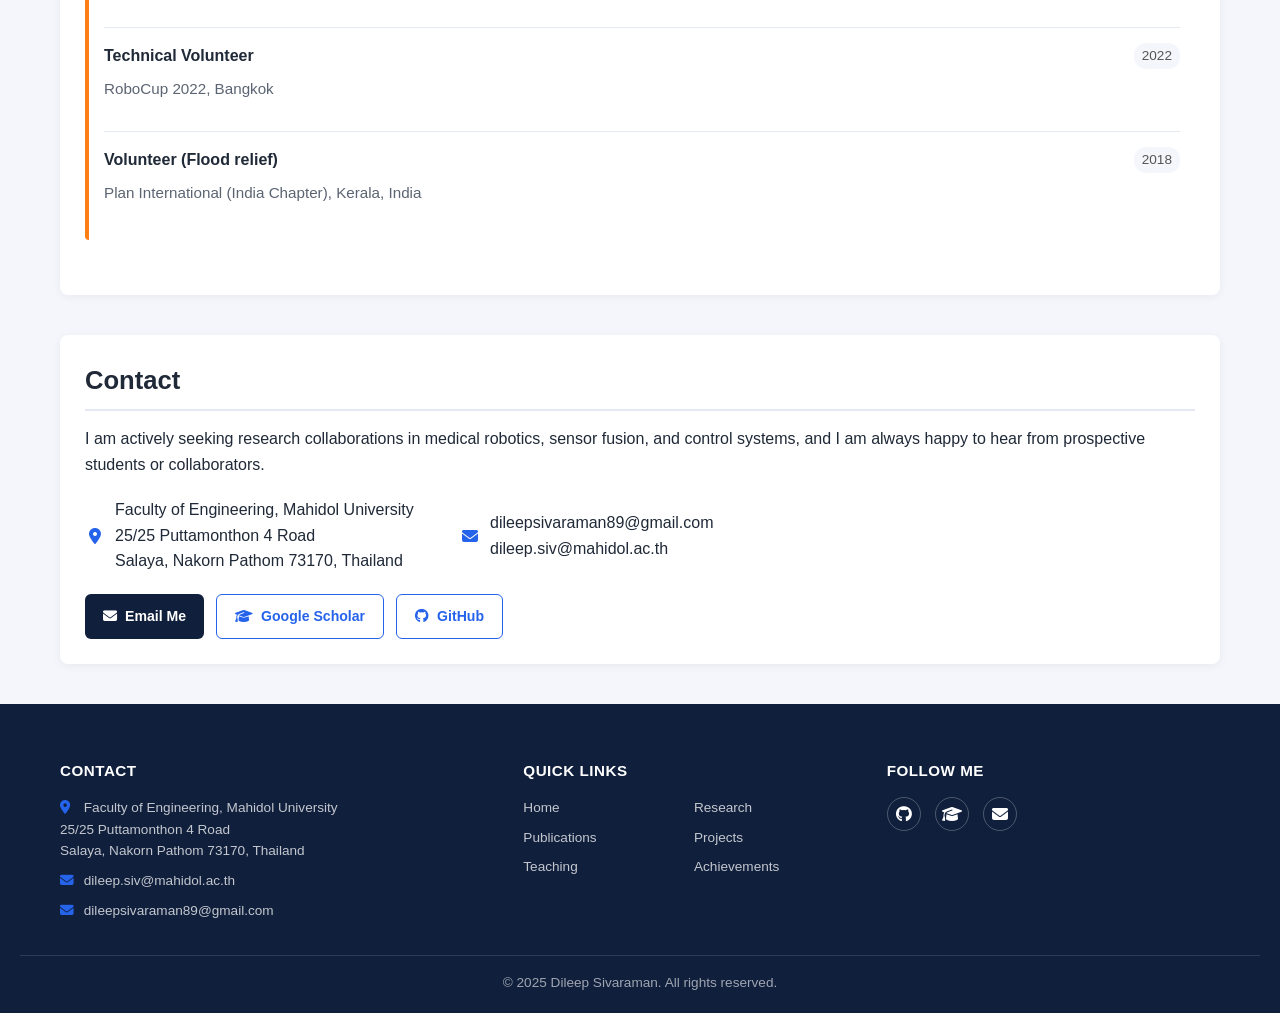
==== commit 63689dc1: "Update index.html" ====
--- a/index.html
+++ b/index.html
@@ -33,7 +33,7 @@
         <section id="home" class="hero">
             <div class="hero-grid">
                 <div class="hero-photo">
-                    <img src="profile-image.jpeg" alt="Dileep Sivaraman">
+                    <img src="profile-image.jpg" alt="Dileep Sivaraman">
                 </div>
                 <div class="hero-content">
                     <h1>Dileep Sivaraman</h1>
--- a/styles.css
+++ b/styles.css
@@ -175,7 +175,7 @@
 
 .hero-grid {
     display: grid;
-    grid-template-columns: 120px 1fr;
+    grid-template-columns: 180px 1fr;
     gap: 40px;
     align-items: center;
     background: linear-gradient(120deg, #eef2fb, #f7f9fd);
@@ -648,17 +648,19 @@
     margin-bottom: 0;
 }
 
-.timeline-full {
-    padding-left: 26px;
-}
-
-.timeline-full .timeline-date {
-    font-size: 0.88rem;
-}
-
-.timeline-full .timeline-item p {
-    font-size: 0.92rem;
-    color: var(--text-dark);
+.timeline-scroll {
+    max-height: 250px;
+    overflow-y: auto;
+    padding-right: 10px;
+}
+
+.timeline-scroll::-webkit-scrollbar {
+    width: 6px;
+}
+
+.timeline-scroll::-webkit-scrollbar-thumb {
+    background-color: var(--border-color);
+    border-radius: 3px;
 }
 
 /* ============ Publication List (detail section) ============ */
